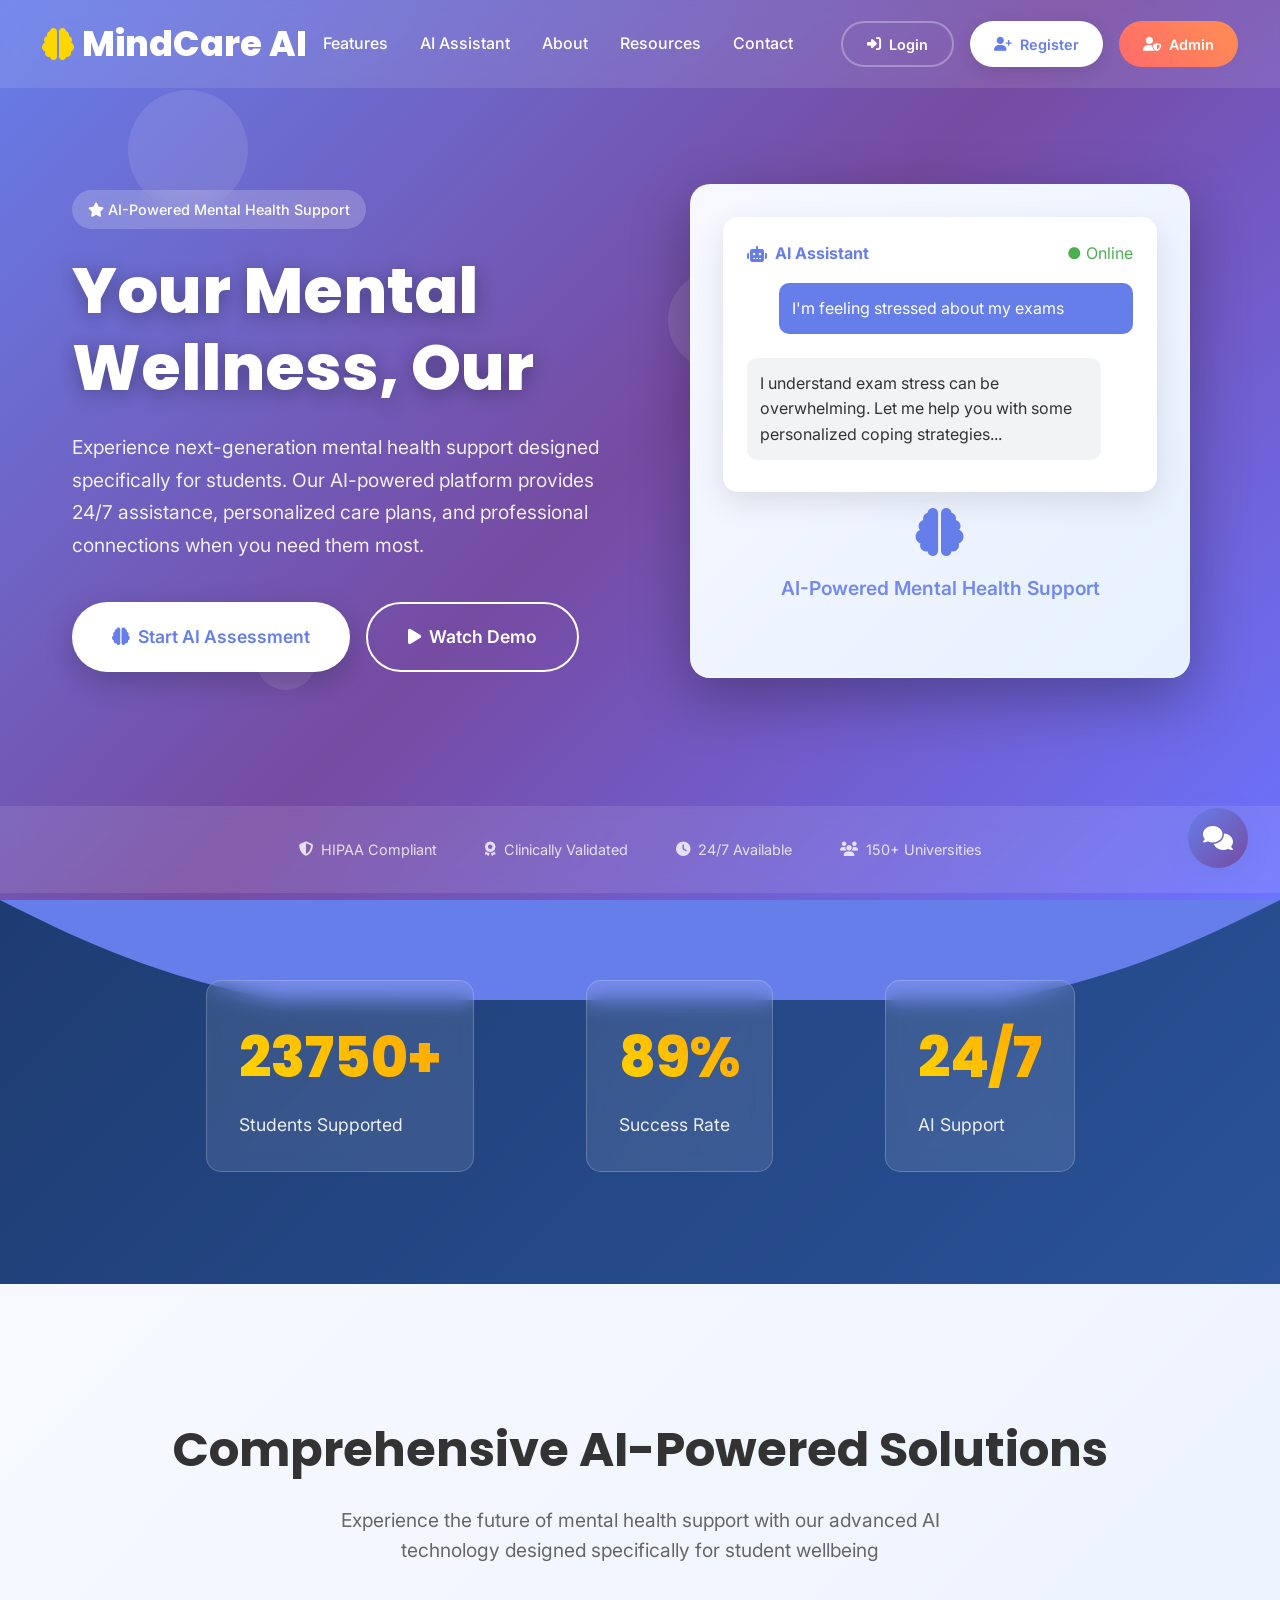
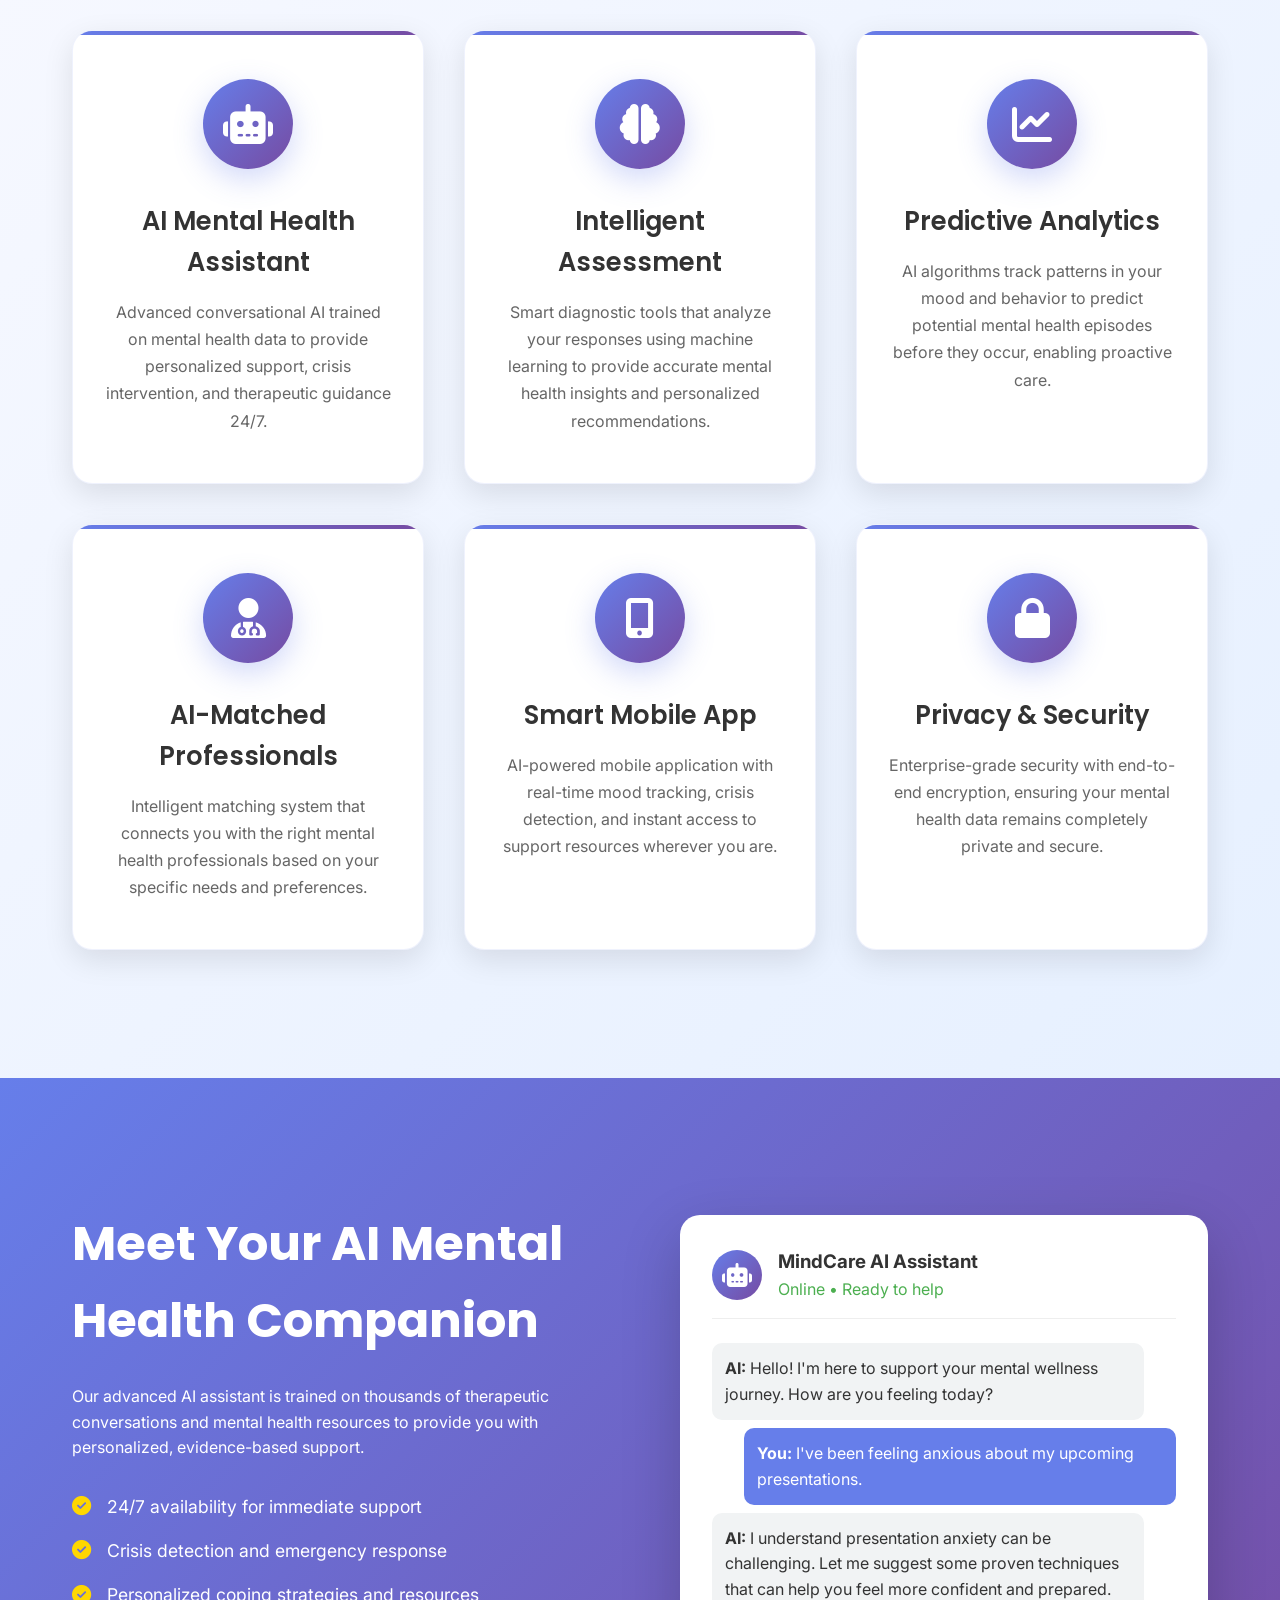
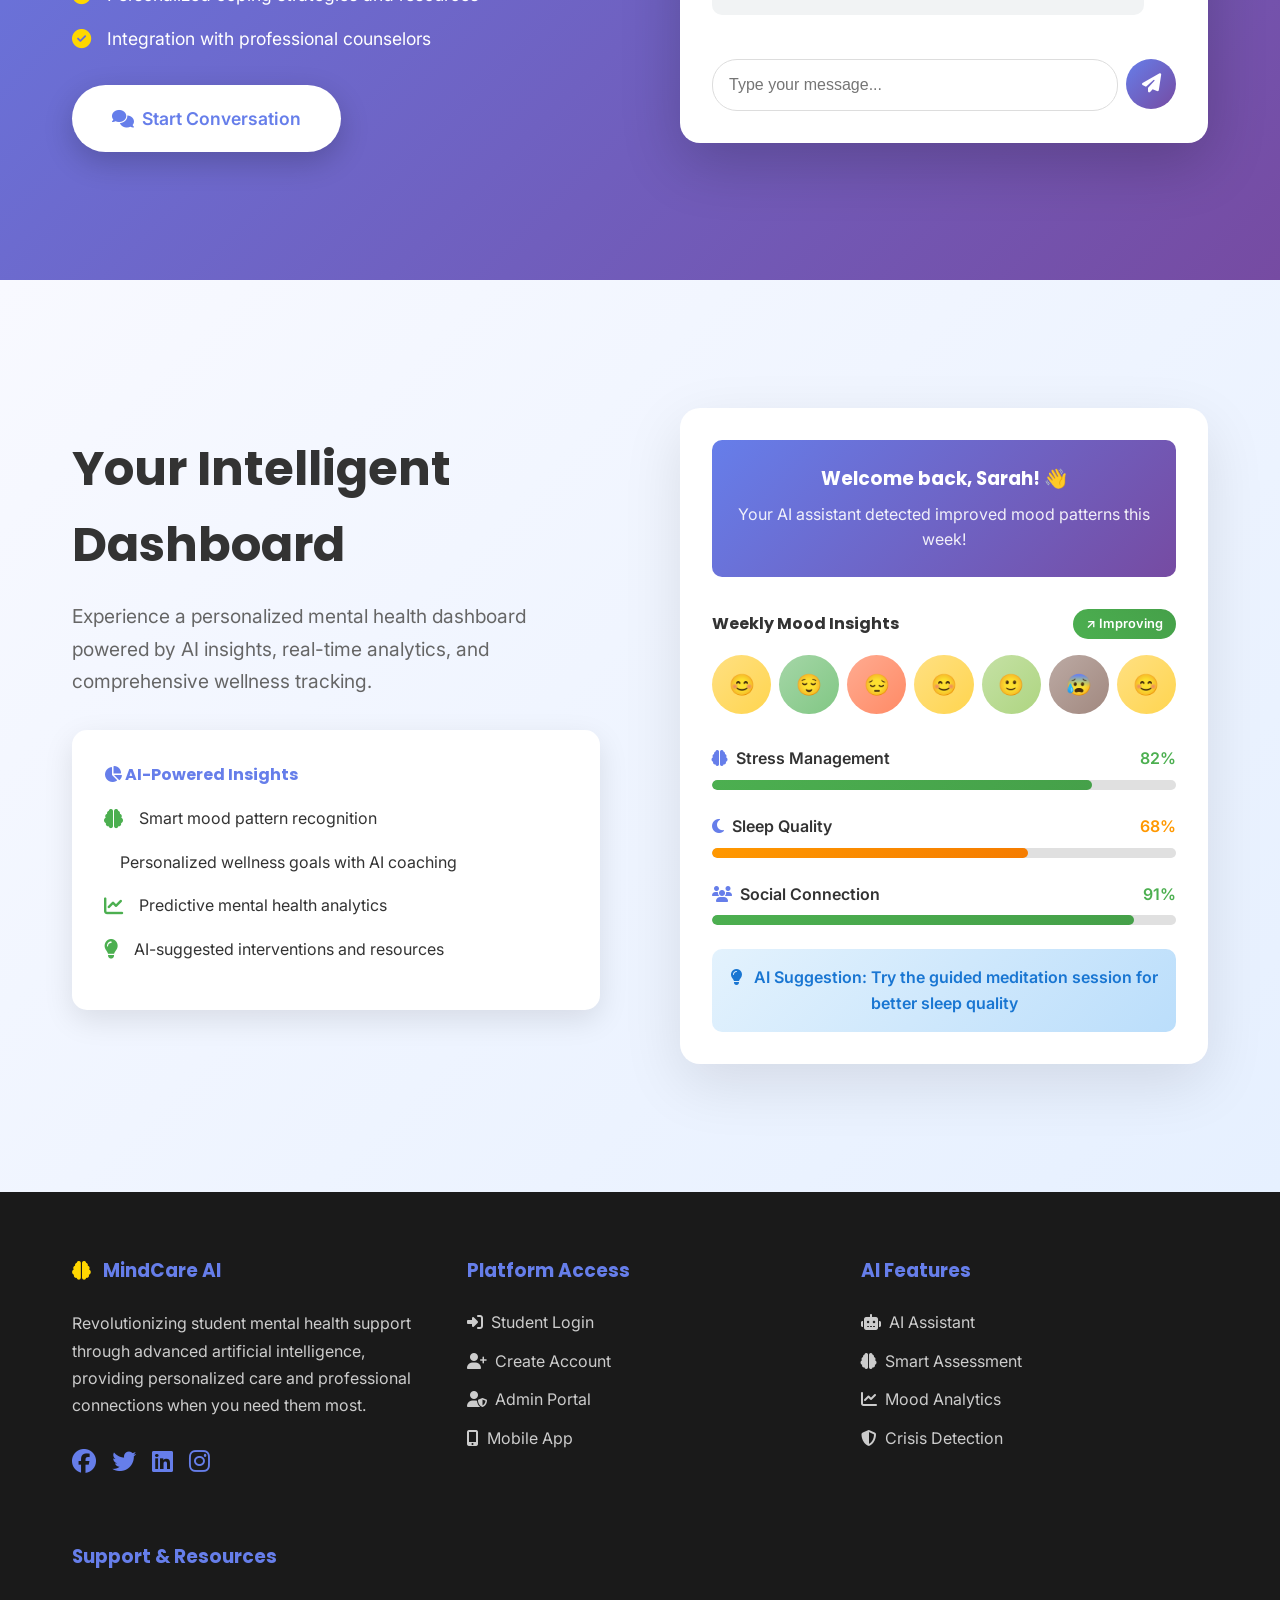
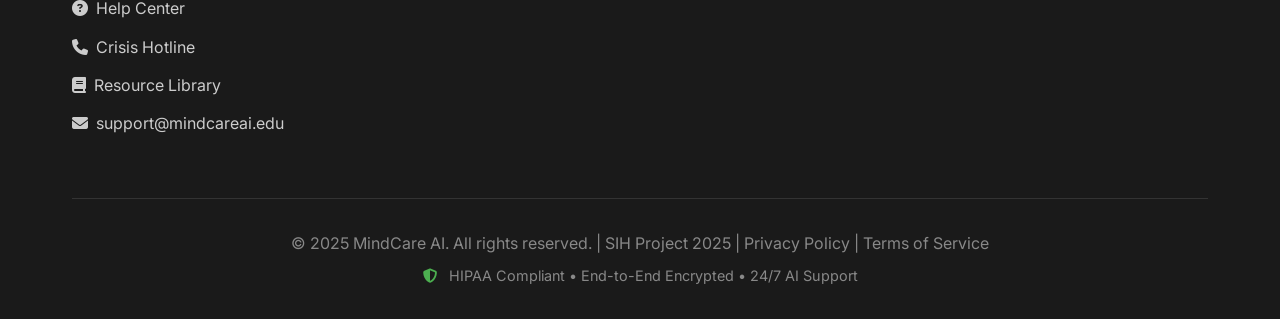
==== index.html @ 84173cb0 "Commit" ====
<!DOCTYPE html>
<html lang="en">
<head>
    <meta charset="UTF-8">
    <meta name="viewport" content="width=device-width, initial-scale=1.0">
    <title>MindCare AI - Intelligent Mental Health Support for Students</title>
    <link href="https://fonts.googleapis.com/css2?family=Poppins:wght@300;400;500;600;700;800&family=Inter:wght@300;400;500;600;700&display=swap" rel="stylesheet">
    <link rel="stylesheet" href="https://cdnjs.cloudflare.com/ajax/libs/font-awesome/6.4.0/css/all.min.css">
    <link rel="stylesheet" href="style.css">

</head>
<body>
    <div class="gradient-bg">
        <div class="floating-shapes">
            <div class="shape"></div>
            <div class="shape"></div>
            <div class="shape"></div>
            <div class="shape"></div>
        </div>
        
        <header>
            <nav>
                <a href="#" class="logo">
                    <i class="fas fa-brain"></i>
                    MindCare AI
                </a>
                <div class="nav-menu" id="navMenu">
                    <ul class="nav-links">
                        <li><a href="features.html">Features</a></li>
                        <li><a href="ai-assistant.html">AI Assistant</a></li>
                        <li><a href="about.html">About</a></li>
                        <li><a href="index.html">Resources</a></li>
                        <li><a href="index.html">Contact</a></li>
                    </ul>
                    <div class="auth-buttons">
                        <a href="login_page.html" class="btn-auth btn-login" onclick="openLogin()">
                            <i class="fas fa-sign-in-alt"></i>
                            Login
                        </a>
                        <a href="registration_page.html" class="btn-auth btn-register" onclick="openRegister()">
                            <i class="fas fa-user-plus"></i>
                            Register
                        </a>
                        <a href="admin_page.html" class="btn-auth btn-admin">
                            <i class="fas fa-user-shield"></i>
                            Admin
                        </a>
                    </div>
                </div>
                <button class="mobile-toggle" onclick="toggleMobileMenu()">
                    <i class="fas fa-bars"></i>
                </button>
            </nav>
        </header>

        <section class="hero">
            <div class="hero-content">
                <div class="hero-badge">
                    <i class="fas fa-star"></i>
                    AI-Powered Mental Health Support
                </div>
                <h1>Your Mental Wellness, Our AI Priority</h1>
                <p>Experience next-generation mental health support designed specifically for students. Our AI-powered platform provides 24/7 assistance, personalized care plans, and professional connections when you need them most.</p>
                <div class="cta-buttons">
                    <a href="#" class="btn btn-primary" onclick="startAssessment()">
                        <i class="fas fa-brain"></i>
                        Start AI Assessment
                    </a>
                    <a href="https://youtu.be/0v1TNq8cWiQ?si=-Yl5qDcn052f2ing" class="btn btn-secondary" onclick="learnMore()">
                        <i class="fas fa-play"></i>
                        Watch Demo
                    </a>
                </div>
            </div>
            <div class="hero-visual">
                <div class="hero-image">
                    <div class="ai-preview">
                        <div class="ai-header">
                            <i class="fas fa-robot"></i>
                            <strong>AI Assistant</strong>
                            <span style="color: #4CAF50; margin-left: auto;">● Online</span>
                        </div>
                        <div class="ai-messages">
                            <div class="message user-message">
                                I'm feeling stressed about my exams
                            </div>
                            <div class="message ai-message">
                                I understand exam stress can be overwhelming. Let me help you with some personalized coping strategies...
                            </div>
                        </div>
                    </div>
                    <div style="text-align: center; color: #667eea; font-weight: 600;">
                        <i class="fas fa-brain" style="font-size: 3rem; margin-bottom: 1rem;"></i>
                        <p>AI-Powered Mental Health Support</p>
                    </div>
                </div>
            </div>
        </section>

        <div class="trust-section">
            <div class="container">
                <div class="trust-logos">
                    <div class="trust-item">
                        <i class="fas fa-shield-alt"></i>
                        HIPAA Compliant
                    </div>
                    <div class="trust-item">
                        <i class="fas fa-award"></i>
                        Clinically Validated
                    </div>
                    <div class="trust-item">
                        <i class="fas fa-clock"></i>
                        24/7 Available
                    </div>
                    <div class="trust-item">
                        <i class="fas fa-users"></i>
                        150+ Universities
                    </div>
                </div>
            </div>
        </div>
    </div>

    <section class="stats">
        <div class="stats-container">
            <div class="stats-grid">
                <div class="stat-item">
                    <h3 id="students-helped">25,000+</h3>
                    <p>Students Supported</p>
                </div>
                <div class="stat-item">
                    <h3 id="success-rate">94%</h3>
                    <p>Success Rate</p>
                </div>
                <div class="stat-item">
                    <h3 id="response-time">24/7</h3>
                    <p>AI Support</p>
                </div>
            </div>
        </div>
    </section>

    <section class="features" id="features">
        <div class="container">
            <h2 class="section-title">Comprehensive AI-Powered Solutions</h2>
            <p class="section-subtitle">Experience the future of mental health support with our advanced AI technology designed specifically for student wellbeing</p>
            <div class="features-grid">
                <div class="feature-card">
                    <div class="feature-icon">
                        <i class="fas fa-robot"></i>
                    </div>
                    <h3>AI Mental Health Assistant</h3>
                    <p>Advanced conversational AI trained on mental health data to provide personalized support, crisis intervention, and therapeutic guidance 24/7.</p>
                </div>
                <div class="feature-card">
                    <div class="feature-icon">
                        <i class="fas fa-brain"></i>
                    </div>
                    <h3>Intelligent Assessment</h3>
                    <p>Smart diagnostic tools that analyze your responses using machine learning to provide accurate mental health insights and personalized recommendations.</p>
                </div>
                <div class="feature-card">
                    <div class="feature-icon">
                        <i class="fas fa-chart-line"></i>
                    </div>
                    <h3>Predictive Analytics</h3>
                    <p>AI algorithms track patterns in your mood and behavior to predict potential mental health episodes before they occur, enabling proactive care.</p>
                </div>
                <div class="feature-card">
                    <div class="feature-icon">
                        <i class="fas fa-user-md"></i>
                    </div>
                    <h3>AI-Matched Professionals</h3>
                    <p>Intelligent matching system that connects you with the right mental health professionals based on your specific needs and preferences.</p>
                </div>
                <div class="feature-card">
                    <div class="feature-icon">
                        <i class="fas fa-mobile-alt"></i>
                    </div>
                    <h3>Smart Mobile App</h3>
                    <p>AI-powered mobile application with real-time mood tracking, crisis detection, and instant access to support resources wherever you are.</p>
                </div>
                <div class="feature-card">
                    <div class="feature-icon">
                        <i class="fas fa-lock"></i>
                    </div>
                    <h3>Privacy & Security</h3>
                    <p>Enterprise-grade security with end-to-end encryption, ensuring your mental health data remains completely private and secure.</p>
                </div>
            </div>
        </div>
    </section>

    <section class="ai-section" id="ai-assistant">
        <div class="container">
            <div class="ai-container">
                <div class="ai-content">
                    <h2>Meet Your AI Mental Health Companion</h2>
                    <p>Our advanced AI assistant is trained on thousands of therapeutic conversations and mental health resources to provide you with personalized, evidence-based support.</p>
                    <ul class="ai-features">
                        <li><i class="fas fa-check-circle"></i>24/7 availability for immediate support</li>
                        <li><i class="fas fa-check-circle"></i>Crisis detection and emergency response</li>
                        <li><i class="fas fa-check-circle"></i>Personalized coping strategies and resources</li>
                        <li><i class="fas fa-check-circle"></i>Integration with professional counselors</li>
                    </ul>
                    <a href="#" class="btn btn-primary" onclick="openChatbot()">
                        <i class="fas fa-comments"></i>
                        Start Conversation
                    </a>
                </div>
                <div class="chatbot-demo">
                    <div class="chatbot-header">
                        <div class="bot-avatar">
                            <i class="fas fa-robot"></i>
                        </div>
                        <div>
                            <h3>MindCare AI Assistant</h3>
                            <p style="color: #4CAF50; margin: 0;">Online • Ready to help</p>
                        </div>
                    </div>
                    <div class="chat-messages" id="chatMessages">
                        <div class="message ai-message">
                            <p><strong>AI:</strong> Hello! I'm here to support your mental wellness journey. How are you feeling today?</p>
                        </div>
                        <div class="message user-message">
                            <p><strong>You:</strong> I've been feeling anxious about my upcoming presentations.</p>
                        </div>
                        <div class="message ai-message">
                            <p><strong>AI:</strong> I understand presentation anxiety can be challenging. Let me suggest some proven techniques that can help you feel more confident and prepared.</p>
                        </div>
                    </div>
                    <div class="chat-input">
                        <input type="text" placeholder="Type your message..." id="chatInput" onkeypress="handleChatInput(event)">
                        <button class="chat-send" onclick="sendMessage()">
                            <i class="fas fa-paper-plane"></i>
                        </button>
                    </div>
                </div>
            </div>
        </div>
    </section>

    <section class="dashboard-preview" style="background: linear-gradient(135deg, #f8f9ff 0%, #e6f0ff 100%); padding: 8rem 0;">
        <div class="container">
            <div class="dashboard-container" style="display: grid; grid-template-columns: 1fr 1fr; gap: 5rem; align-items: center;">
                <div>
                    <h2 class="section-title" style="text-align: left; font-family: 'Poppins', sans-serif;">Your Intelligent Dashboard</h2>
                    <p style="font-size: 1.2rem; margin-bottom: 2rem; color: #666; line-height: 1.7;">Experience a personalized mental health dashboard powered by AI insights, real-time analytics, and comprehensive wellness tracking.</p>
                    <div style="background: white; padding: 2rem; border-radius: 15px; box-shadow: 0 10px 30px rgba(0,0,0,0.1); margin-bottom: 2rem;">
                        <h4 style="color: #667eea; margin-bottom: 1rem; font-family: 'Poppins', sans-serif;">
                            <i class="fas fa-chart-pie"></i> AI-Powered Insights
                        </h4>
                        <ul style="list-style: none; margin: 0;">
                            <li style="display: flex; align-items: center; margin-bottom: 0.8rem; font-size: 1rem;">
                                <span style="color: #4CAF50; font-size: 1.2rem; margin-right: 1rem;"><i class="fas fa-brain"></i></span>
                                Smart mood pattern recognition
                            </li>
                            <li style="display: flex; align-items: center; margin-bottom: 0.8rem; font-size: 1rem;">
                                <span style="color: #4CAF50; font-size: 1.2rem; margin-right: 1rem;"><i class="fas fa-target"></i></span>
                                Personalized wellness goals with AI coaching
                            </li>
                            <li style="display: flex; align-items: center; margin-bottom: 0.8rem; font-size: 1rem;">
                                <span style="color: #4CAF50; font-size: 1.2rem; margin-right: 1rem;"><i class="fas fa-chart-line"></i></span>
                                Predictive mental health analytics
                            </li>
                            <li style="display: flex; align-items: center; margin-bottom: 0.8rem; font-size: 1rem;">
                                <span style="color: #4CAF50; font-size: 1.2rem; margin-right: 1rem;"><i class="fas fa-lightbulb"></i></span>
                                AI-suggested interventions and resources
                            </li>
                        </ul>
                    </div>
                </div>
                <div class="dashboard-mockup" style="background: white; border-radius: 20px; padding: 2rem; box-shadow: 0 20px 60px rgba(0,0,0,0.1); position: relative; overflow: hidden;">
                    <div class="dashboard-header" style="background: linear-gradient(135deg, #667eea, #764ba2); color: white; padding: 1.5rem; border-radius: 10px; margin-bottom: 2rem; text-align: center;">
                        <h3 style="margin: 0 0 0.5rem 0; font-family: 'Poppins', sans-serif;">Welcome back, Sarah! 👋</h3>
                        <p style="margin: 0; opacity: 0.9;">Your AI assistant detected improved mood patterns this week!</p>
                    </div>
                    
                    <div style="margin-bottom: 2rem;">
                        <div style="display: flex; justify-content: space-between; align-items: center; margin-bottom: 1rem;">
                            <h4 style="color: #333; margin: 0; font-family: 'Poppins', sans-serif;">Weekly Mood Insights</h4>
                            <span style="background: linear-gradient(45deg, #4CAF50, #45a049); color: white; padding: 0.3rem 0.8rem; border-radius: 20px; font-size: 0.8rem; font-weight: 600;">↗ Improving</span>
                        </div>
                        <div class="mood-tracker" style="display: grid; grid-template-columns: repeat(7, 1fr); gap: 0.5rem;">
                            <div class="mood-day" style="aspect-ratio: 1; border-radius: 50%; background: linear-gradient(135deg, #FFE082, #FFD54F); display: flex; align-items: center; justify-content: center; font-size: 1.3rem; cursor: pointer; transition: all 0.3s ease;">😊</div>
                            <div class="mood-day" style="aspect-ratio: 1; border-radius: 50%; background: linear-gradient(135deg, #A5D6A7, #81C784); display: flex; align-items: center; justify-content: center; font-size: 1.3rem; cursor: pointer; transition: all 0.3s ease;">😌</div>
                            <div class="mood-day" style="aspect-ratio: 1; border-radius: 50%; background: linear-gradient(135deg, #FFAB91, #FF8A65); display: flex; align-items: center; justify-content: center; font-size: 1.3rem; cursor: pointer; transition: all 0.3s ease;">😔</div>
                            <div class="mood-day" style="aspect-ratio: 1; border-radius: 50%; background: linear-gradient(135deg, #FFE082, #FFD54F); display: flex; align-items: center; justify-content: center; font-size: 1.3rem; cursor: pointer; transition: all 0.3s ease;">😊</div>
                            <div class="mood-day" style="aspect-ratio: 1; border-radius: 50%; background: linear-gradient(135deg, #C5E1A5, #AED581); display: flex; align-items: center; justify-content: center; font-size: 1.3rem; cursor: pointer; transition: all 0.3s ease;">🙂</div>
                            <div class="mood-day" style="aspect-ratio: 1; border-radius: 50%; background: linear-gradient(135deg, #BCAAA4, #A1887F); display: flex; align-items: center; justify-content: center; font-size: 1.3rem; cursor: pointer; transition: all 0.3s ease;">😰</div>
                            <div class="mood-day" style="aspect-ratio: 1; border-radius: 50%; background: linear-gradient(135deg, #FFE082, #FFD54F); display: flex; align-items: center; justify-content: center; font-size: 1.3rem; cursor: pointer; transition: all 0.3s ease;">😊</div>
                        </div>
                    </div>
                    
                    <div class="progress-bars">
                        <div class="progress-item" style="margin-bottom: 1.5rem;">
                            <div class="progress-label" style="display: flex; justify-content: space-between; margin-bottom: 0.5rem; font-weight: 600; color: #333;">
                                <span><i class="fas fa-brain" style="color: #667eea; margin-right: 0.5rem;"></i>Stress Management</span>
                                <span style="color: #4CAF50;">82%</span>
                            </div>
                            <div class="progress-bar" style="height: 10px; background: #e0e0e0; border-radius: 5px; overflow: hidden;">
                                <div class="progress-fill" style="height: 100%; background: linear-gradient(135deg, #4CAF50, #45a049); border-radius: 5px; transition: width 0.3s ease; width: 82%;"></div>
                            </div>
                        </div>
                        <div class="progress-item" style="margin-bottom: 1.5rem;">
                            <div class="progress-label" style="display: flex; justify-content: space-between; margin-bottom: 0.5rem; font-weight: 600; color: #333;">
                                <span><i class="fas fa-moon" style="color: #667eea; margin-right: 0.5rem;"></i>Sleep Quality</span>
                                <span style="color: #FF9800;">68%</span>
                            </div>
                            <div class="progress-bar" style="height: 10px; background: #e0e0e0; border-radius: 5px; overflow: hidden;">
                                <div class="progress-fill" style="height: 100%; background: linear-gradient(135deg, #FF9800, #F57C00); border-radius: 5px; transition: width 0.3s ease; width: 68%;"></div>
                            </div>
                        </div>
                        <div class="progress-item" style="margin-bottom: 1.5rem;">
                            <div class="progress-label" style="display: flex; justify-content: space-between; margin-bottom: 0.5rem; font-weight: 600; color: #333;">
                                <span><i class="fas fa-users" style="color: #667eea; margin-right: 0.5rem;"></i>Social Connection</span>
                                <span style="color: #4CAF50;">91%</span>
                            </div>
                            <div class="progress-bar" style="height: 10px; background: #e0e0e0; border-radius: 5px; overflow: hidden;">
                                <div class="progress-fill" style="height: 100%; background: linear-gradient(135deg, #4CAF50, #45a049); border-radius: 5px; transition: width 0.3s ease; width: 91%;"></div>
                            </div>
                        </div>
                    </div>
                    
                    <div style="background: linear-gradient(135deg, #E3F2FD, #BBDEFB); padding: 1rem; border-radius: 10px; text-align: center; margin-top: 1rem;">
                        <p style="margin: 0; color: #1976D2; font-weight: 600;">
                            <i class="fas fa-lightbulb" style="margin-right: 0.5rem;"></i>
                            AI Suggestion: Try the guided meditation session for better sleep quality
                        </p>
                    </div>
                </div>
            </div>
        </div>
    </section>

    <footer>
        <div class="container">
            <div class="footer-content">
                <div class="footer-section">
                    <h3>
                        <i class="fas fa-brain" style="color: #FFD700; margin-right: 0.5rem;"></i>
                        MindCare AI
                    </h3>
                    <p style="margin-bottom: 1.5rem; line-height: 1.7; color: #ccc;">Revolutionizing student mental health support through advanced artificial intelligence, providing personalized care and professional connections when you need them most.</p>
                    <div style="display: flex; gap: 1rem;">
                        <a href="#" style="color: #667eea; font-size: 1.5rem;"><i class="fab fa-facebook"></i></a>
                        <a href="#" style="color: #667eea; font-size: 1.5rem;"><i class="fab fa-twitter"></i></a>
                        <a href="#" style="color: #667eea; font-size: 1.5rem;"><i class="fab fa-linkedin"></i></a>
                        <a href="#" style="color: #667eea; font-size: 1.5rem;"><i class="fab fa-instagram"></i></a>
                    </div>
                </div>
                <div class="footer-section">
                    <h3>Platform Access</h3>
                    <a href="login_page.html" onclick="openLogin()"><i class="fas fa-sign-in-alt" style="margin-right: 0.5rem;"></i>Student Login</a>
                    <a href="registration_page.html" onclick="openRegister()"><i class="fas fa-user-plus" style="margin-right: 0.5rem;"></i>Create Account</a>
                    <a href="admin_page.html" onclick="openAdmin()"><i class="fas fa-user-shield" style="margin-right: 0.5rem;"></i>Admin Portal</a>
                    <a href="index.html"><i class="fas fa-mobile-alt" style="margin-right: 0.5rem;"></i>Mobile App</a>
                </div>
                <div class="footer-section">
                    <h3>AI Features</h3>
                    <a href="#"><i class="fas fa-robot" style="margin-right: 0.5rem;"></i>AI Assistant</a>
                    <a href="#"><i class="fas fa-brain" style="margin-right: 0.5rem;"></i>Smart Assessment</a>
                    <a href="#"><i class="fas fa-chart-line" style="margin-right: 0.5rem;"></i>Mood Analytics</a>
                    <a href="#"><i class="fas fa-shield-alt" style="margin-right: 0.5rem;"></i>Crisis Detection</a>
                </div>
                <div class="footer-section">
                    <h3>Support & Resources</h3>
                    <a href="#"><i class="fas fa-question-circle" style="margin-right: 0.5rem;"></i>Help Center</a>
                    <a href="#"><i class="fas fa-phone" style="margin-right: 0.5rem;"></i>Crisis Hotline</a>
                    <a href="#"><i class="fas fa-book" style="margin-right: 0.5rem;"></i>Resource Library</a>
                    <a href="#"><i class="fas fa-envelope" style="margin-right: 0.5rem;"></i>support@mindcareai.edu</a>
                </div>
            </div>
            <div class="footer-bottom">
                <p>&copy; 2025 MindCare AI. All rights reserved. | SIH Project 2025 | Privacy Policy | Terms of Service</p>
                <p style="margin-top: 0.5rem; font-size: 0.9rem;">
                    <i class="fas fa-shield-alt" style="color: #4CAF50; margin-right: 0.5rem;"></i>
                    HIPAA Compliant • End-to-End Encrypted • 24/7 AI Support
                </p>
            </div>
        </div>
    </footer>

    <!-- Floating Chat Button -->
    <div class="floating-chat" onclick="toggleFloatingChat()">
        <i class="fas fa-comments"></i>
    </div>

    <script>
        // Mobile menu toggle
        function toggleMobileMenu() {
            const navMenu = document.getElementById('navMenu');
            navMenu.classList.toggle('active');
        }

        // Auth functions
        function openLogin() {
            alert('Login Portal: This will redirect to the student login page with secure authentication.');
        }

        function openRegister() {
            alert('Registration: This will open the student registration form with university verification.');
        }

        function openAdmin() {
            alert('Admin Portal: This will redirect to the administrative dashboard for authorized personnel only.');
        }

        // Interactive features
        function startAssessment() {
            alert('AI Assessment: Starting comprehensive mental health evaluation powered by machine learning algorithms.');
        }

        function learnMore() {
            document.getElementById('features').scrollIntoView({ behavior: 'smooth' });
        }

        function openChatbot() {
            alert('AI Chatbot: Launching intelligent mental health assistant with 24/7 support capabilities.');
        }

        // Chat functionality
        function handleChatInput(event) {
            if (event.key === 'Enter') {
                sendMessage();
            }
        }

        function sendMessage() {
            const input = document.getElementById('chatInput');
            const messages = document.getElementById('chatMessages');
            
            if (input.value.trim() !== '') {
                // Add user message
                const userMessage = document.createElement('div');
                userMessage.className = 'message user-message';
                userMessage.innerHTML = `<p><strong>You:</strong> ${input.value}</p>`;
                messages.appendChild(userMessage);
                
                // Simulate AI response
                setTimeout(() => {
                    const aiMessage = document.createElement('div');
                    aiMessage.className = 'message ai-message';
                    aiMessage.innerHTML = `<p><strong>AI:</strong> I understand your concern. Let me provide you with some personalized support and resources that can help with your situation.</p>`;
                    messages.appendChild(aiMessage);
                    messages.scrollTop = messages.scrollHeight;
                }, 1500);
                
                input.value = '';
                messages.scrollTop = messages.scrollHeight;
            }
        }

        // Floating chat toggle
        function toggleFloatingChat() {
            alert('Quick Chat: Opening instant AI assistance for immediate mental health support.');
        }

        // Animate stats on scroll
        function animateStats() {
            const stats = [
                { element: 'students-helped', target: 25000, suffix: '+' },
                { element: 'success-rate', target: 94, suffix: '%' },
                { element: 'universities', target: 200, suffix: '+' },
            ];

            stats.forEach(stat => {
                const element = document.getElementById(stat.element);
                let current = 0;
                const increment = stat.target / 100;
                const timer = setInterval(() => {
                    current += increment;
                    if (current >= stat.target) {
                        current = stat.target;
                        clearInterval(timer);
                    }
                    element.textContent = Math.floor(current) + stat.suffix;
                }, 20);
            });
        }

        // Intersection Observer for animations
        const observer = new IntersectionObserver((entries) => {
            entries.forEach(entry => {
                if (entry.isIntersecting) {
                    if (entry.target.classList.contains('stats')) {
                        animateStats();
                        observer.unobserve(entry.target);
                    }
                    entry.target.style.opacity = '1';
                    entry.target.style.transform = 'translateY(0)';
                }
            });
        });

        // Enhanced scroll animations
        document.addEventListener('DOMContentLoaded', () => {
            // Observe stats section
            const statsSection = document.querySelector('.stats');
            if (statsSection) {
                observer.observe(statsSection);
            }
            
            // Add animation classes to elements
            const animateElements = document.querySelectorAll('.feature-card, .stat-item');
            animateElements.forEach(el => {
                el.style.opacity = '0';
                el.style.transform = 'translateY(30px)';
                el.style.transition = 'all 0.6s ease-out';
                observer.observe(el);
            });
            
            // Smooth scrolling for navigation
            document.querySelectorAll('a[href^="#"]').forEach(anchor => {
                anchor.addEventListener('click', function (e) {
                    e.preventDefault();
                    const target = document.querySelector(this.getAttribute('href'));
                    if (target) {
                        target.scrollIntoView({ behavior: 'smooth' });
                    }
                });
            });

            // Interactive mood tracker
            document.querySelectorAll('.mood-day').forEach((day, index) => {
                day.addEventListener('click', () => {
                    day.style.transform = 'scale(1.2)';
                    setTimeout(() => {
                        day.style.transform = 'scale(1)';
                    }, 200);
                });
            });

            // Add hover effects to feature cards
            document.querySelectorAll('.feature-card').forEach(card => {
                card.addEventListener('mouseenter', () => {
                    card.style.transform = 'translateY(-10px) scale(1.02)';
                });
                card.addEventListener('mouseleave', () => {
                    card.style.transform = 'translateY(0) scale(1)';
                });
            });
        });

        // Add typing effect to hero text
        function typeWriter(element, text, speed = 50) {
            let i = 0;
            element.innerHTML = '';
            function type() {
                if (i < text.length) {
                    element.innerHTML += text.charAt(i);
                    i++;
                    setTimeout(type, speed);
                }
            }
            type();
        }

        // Enhanced loading animations
        window.addEventListener('load', () => {
            const heroTitle = document.querySelector('.hero h1');
            if (heroTitle) {
                const originalText = heroTitle.textContent;
                typeWriter(heroTitle, originalText, 80);
            }
        });
    </script>
</body>
</html>
---- style.css ----
* {
            margin: 0;
            padding: 0;
            box-sizing: border-box;
        }

        body {
            font-family: 'Inter', -apple-system, BlinkMacSystemFont, sans-serif;
            line-height: 1.6;
            color: #333;
            overflow-x: hidden;
        }

        .gradient-bg {
            background: linear-gradient(135deg, #667eea 0%, #764ba2 50%, #6B73FF 100%);
            min-height: 100vh;
            position: relative;
        }

        .floating-shapes {
            position: absolute;
            width: 100%;
            height: 100%;
            overflow: hidden;
            z-index: 1;
        }

        .shape {
            position: absolute;
            background: rgba(255, 255, 255, 0.1);
            border-radius: 50%;
            animation: float 8s ease-in-out infinite;
        }

        .shape:nth-child(1) {
            width: 120px;
            height: 120px;
            top: 10%;
            left: 10%;
            animation-delay: 0s;
        }

        .shape:nth-child(2) {
            width: 80px;
            height: 80px;
            top: 50%;
            right: 15%;
            animation-delay: 2s;
        }

        .shape:nth-child(3) {
            width: 60px;
            height: 60px;
            top: 70%;
            left: 20%;
            animation-delay: 4s;
        }

        .shape:nth-child(4) {
            width: 100px;
            height: 100px;
            top: 30%;
            right: 40%;
            animation-delay: 6s;
        }

        @keyframes float {
            0%, 100% { transform: translateY(0px) rotate(0deg); }
            50% { transform: translateY(-30px) rotate(180deg); }
        }

        /* Header Styles */
        header {
            display: flex;
            align-items: center;
            justify-content: center;
            position: relative;
            z-index: 10;
            padding: 1rem 0;
            backdrop-filter: blur(10px);
            background: rgba(255, 255, 255, 0.1);
        }

        nav {
            max-width: 1200px;
            margin: 0 auto;
            /* padding: 0 2rem; */
            display: flex;
            justify-content: space-between;
            align-items: center;
        }

        .logo {
            font-family: 'Poppins', sans-serif;
            font-size: 2.2rem;
            font-weight: 800;
            color: white;
            text-decoration: none;
            display: flex;
            align-items: center;
            gap: 0.5rem;
        }

        .logo i {
            font-size: 2rem;
            color: #FFD700;
        }

        .nav-menu {
            display: flex;
            align-items: center;
            gap: 2rem;
        }

        .nav-links {
            display: flex;
            list-style: none;
            /* gap: 2rem; */
        }

        .nav-links a {
            color: white;
            text-decoration: none;
            font-weight: 500;
            transition: all 0.3s ease;
            padding: 0.5rem 1rem;
            border-radius: 25px;
            position: relative;
        }

        .nav-links a:hover {
            background: rgba(255, 255, 255, 0.2);
            transform: translateY(-2px);
        }

        .auth-buttons {
            display: flex;
            gap: 1rem;
        }

        .btn-auth {
            padding: 0.6rem 1.5rem;
            border: none;
            border-radius: 25px;
            font-size: 0.9rem;
            font-weight: 600;
            cursor: pointer;
            transition: all 0.3s ease;
            text-decoration: none;
            display: inline-flex;
            align-items: center;
            gap: 0.5rem;
        }

        .btn-login {
            background: transparent;
            color: white;
            border: 2px solid rgba(255, 255, 255, 0.3);
        }

        .btn-register {
            background: white;
            color: #667eea;
            box-shadow: 0 4px 15px rgba(0, 0, 0, 0.1);
        }

        .btn-admin {
            background: linear-gradient(45deg, #FF6B6B, #FF8E53);
            color: white;
            border: none;
        }

        .btn-auth:hover {
            transform: translateY(-2px);
            box-shadow: 0 8px 25px rgba(0, 0, 0, 0.2);
        }

        /* Mobile menu toggle */
        .mobile-toggle {
            display: none;
            background: none;
            border: none;
            color: white;
            font-size: 1.5rem;
            cursor: pointer;
        }

        /* Hero Section */
        .hero {
            position: relative;
            z-index: 10;
            max-width: 1200px;
            margin: 0 auto;
            padding: 6rem 2rem;
            display: grid;
            grid-template-columns: 1fr 1fr;
            gap: 4rem;
            align-items: center;
        }

        .hero-content {
            color: white;
        }

        .hero-badge {
            background: rgba(255, 255, 255, 0.2);
            color: white;
            padding: 0.5rem 1rem;
            border-radius: 25px;
            font-size: 0.9rem;
            font-weight: 500;
            display: inline-block;
            margin-bottom: 1.5rem;
            backdrop-filter: blur(10px);
        }

        .hero h1 {
            font-family: 'Poppins', sans-serif;
            font-size: clamp(2.5rem, 5vw, 4.5rem);
            font-weight: 800;
            margin-bottom: 1.5rem;
            text-shadow: 0 4px 20px rgba(0, 0, 0, 0.3);
            line-height: 1.2;
        }

        .hero p {
            font-size: 1.2rem;
            margin-bottom: 2.5rem;
            opacity: 0.9;
            line-height: 1.7;
        }

        .cta-buttons {
            display: flex;
            gap: 1rem;
            flex-wrap: wrap;
        }

        .btn {
            padding: 1.2rem 2.5rem;
            border: none;
            border-radius: 50px;
            font-size: 1.1rem;
            font-weight: 600;
            cursor: pointer;
            transition: all 0.3s ease;
            text-decoration: none;
            display: inline-flex;
            align-items: center;
            gap: 0.5rem;
        }

        .btn-primary {
            background: white;
            color: #667eea;
            box-shadow: 0 10px 30px rgba(0, 0, 0, 0.2);
        }

        .btn-secondary {
            background: transparent;
            color: white;
            border: 2px solid white;
        }

        .btn:hover {
            transform: translateY(-3px);
            box-shadow: 0 15px 40px rgba(0, 0, 0, 0.3);
        }

        .hero-visual {
            position: relative;
            display: flex;
            justify-content: center;
            align-items: center;
        }

        .hero-image {
            width: 100%;
            max-width: 500px;
            height: auto;
            border-radius: 20px;
            box-shadow: 0 20px 60px rgba(0, 0, 0, 0.3);
            background: linear-gradient(135deg, #f8f9ff 0%, #e6f0ff 100%);
            padding: 2rem;
            backdrop-filter: blur(10px);
            border: 1px solid rgba(255, 255, 255, 0.2);
        }

        .ai-preview {
            background: white;
            border-radius: 15px;
            padding: 1.5rem;
            margin-bottom: 1rem;
            box-shadow: 0 10px 30px rgba(0, 0, 0, 0.1);
        }

        .ai-header {
            display: flex;
            align-items: center;
            gap: 0.5rem;
            margin-bottom: 1rem;
            color: #667eea;
        }

        .ai-messages {
    display: flex;
    flex-direction: column;
    gap: 1rem;
}

        .message {
            padding: 0.8rem;
            border-radius: 10px;
            margin-bottom: 0.5rem;
        }

        .user-message {
            background: #667eea;
            color: white;
            margin-left: 2rem;
        }

        .ai-message {
            background: #f1f3f4;
            color: #333;
            margin-right: 2rem;
        }

        /* Trust Indicators */
        .trust-section {
            background: rgba(255, 255, 255, 0.1);
            backdrop-filter: blur(10px);
            padding: 2rem 0;
            margin-top: 2rem;
        }

        .trust-logos {
            display: flex;
            justify-content: center;
            align-items: center;
            gap: 3rem;
            flex-wrap: wrap;
            opacity: 0.8;
        }

        .trust-item {
            color: white;
            font-size: 0.9rem;
            display: flex;
            align-items: center;
            gap: 0.5rem;
        }

        /* Statistics Section */
        .stats {
            background: linear-gradient(135deg, #1e3c72 0%, #2a5298 100%);
            padding: 5rem 0;
            color: white;
            position: relative;
        }

        .stats::before {
            content: '';
            position: absolute;
            top: 0;
            left: 0;
            right: 0;
            height: 100px;
            background: url("data:image/svg+xml,%3Csvg xmlns='http://www.w3.org/2000/svg' viewBox='0 0 1200 120'%3E%3Cpath d='M1200,120V0H0C120,60 240,120 600,120C960,120 1080,60 1200,0V120Z' fill='%23667eea'/%3E%3C/svg%3E") no-repeat center top;
            background-size: cover;
        }

        .stats-container {
            max-width: 1200px;
            margin: 0 auto;
            padding: 0 2rem;
        }

        .stats-grid {
            display: flex;
            flex-direction: row;
            /* grid-template-columns: repeat(auto-fit, minmax(220px, 1fr)); */
            gap: 7rem;
            justify-content: center;
            margin-bottom: 2rem;
        }


        .stat-item {
            background: rgba(255, 255, 255, 0.1);
            padding: 2rem;
            border-radius: 15px;
            backdrop-filter: blur(10px);
            border: 1px solid rgba(255, 255, 255, 0.2);
        }

        .stat-card {
    background: white;
    padding: 2rem;
    margin: 0.5rem;   /* 👈 adds spacing around each card */
    border-radius: 15px;
    box-shadow: 0 10px 30px rgba(0, 0, 0, 0.1);
    position: relative;
    overflow: hidden;
    transition: all 0.3s ease;
}


        .stat-item h3 {
            font-family: 'Poppins', sans-serif;
            font-size: 3.5rem;
            font-weight: 800;
            margin-bottom: 0.5rem;
            background: linear-gradient(45deg, #FFD700, #FFA500);
            -webkit-background-clip: text;
            -webkit-text-fill-color: transparent;
            background-clip: text;
        }

        .stat-item p {
            font-size: 1.1rem;
            opacity: 0.9;
        }

        /* Features Section */
        .features {
            background: linear-gradient(135deg, #f8f9ff 0%, #e6f0ff 100%);
            padding: 8rem 0;
        }

        .container {
            max-width: 1200px;
            margin: 0 auto;
            padding: 0 2rem;
        }

        .section-title {
            text-align: center;
            font-family: 'Poppins', sans-serif;
            font-size: 3rem;
            font-weight: 700;
            margin-bottom: 1rem;
            color: #333;
        }

        .section-subtitle {
            text-align: center;
            font-size: 1.2rem;
            color: #666;
            margin-bottom: 4rem;
            max-width: 600px;
            margin-left: auto;
            margin-right: auto;
        }

        .features-grid {
            display: grid;
            grid-template-columns: repeat(auto-fit, minmax(350px, 1fr));
            gap: 2.5rem;
            margin-top: 4rem;
        }

        .feature-card {
            background: white;
            padding: 3rem 2rem;
            border-radius: 20px;
            text-align: center;
            transition: all 0.3s ease;
            box-shadow: 0 10px 30px rgba(0, 0, 0, 0.1);
            border: 1px solid rgba(102, 126, 234, 0.1);
            position: relative;
            overflow: hidden;
        }

        .feature-card::before {
            content: '';
            position: absolute;
            top: 0;
            left: 0;
            right: 0;
            height: 4px;
            background: linear-gradient(90deg, #667eea, #764ba2);
        }

        .feature-card:hover {
            transform: translateY(-10px);
            box-shadow: 0 25px 60px rgba(102, 126, 234, 0.2);
        }

        .feature-icon {
            width: 90px;
            height: 90px;
            background: linear-gradient(135deg, #667eea, #764ba2);
            border-radius: 50%;
            display: flex;
            align-items: center;
            justify-content: center;
            margin: 0 auto 2rem;
            font-size: 2.5rem;
            color: white;
            box-shadow: 0 10px 30px rgba(102, 126, 234, 0.3);
        }

        .feature-card h3 {
            font-family: 'Poppins', sans-serif;
            font-size: 1.6rem;
            font-weight: 600;
            margin-bottom: 1rem;
            color: #333;
        }

        .feature-card p {
            color: #666;
            line-height: 1.7;
        }

        /* AI Chatbot Section */
        .ai-section {
            background: linear-gradient(135deg, #667eea 0%, #764ba2 100%);
            padding: 8rem 0;
            color: white;
        }

        .ai-container {
            display: grid;
            grid-template-columns: 1fr 1fr;
            gap: 5rem;
            align-items: center;
        }

        .ai-content h2 {
            font-family: 'Poppins', sans-serif;
            font-size: 3rem;
            font-weight: 700;
            margin-bottom: 1.5rem;
        }

        .ai-features {
            list-style: none;
            margin: 2rem 0;
        }

        .ai-features li {
            display: flex;
            align-items: center;
            margin-bottom: 1rem;
            font-size: 1.1rem;
        }

        .ai-features li i {
            color: #FFD700;
            margin-right: 1rem;
            font-size: 1.2rem;
        }

        .chatbot-demo {
            background: white;
            border-radius: 20px;
            padding: 2rem;
            color: #333;
            box-shadow: 0 20px 60px rgba(0, 0, 0, 0.2);
        }

        .chatbot-header {
            display: flex;
            align-items: center;
            gap: 1rem;
            margin-bottom: 1.5rem;
            padding-bottom: 1rem;
            border-bottom: 1px solid #eee;
        }

        .bot-avatar {
            width: 50px;
            height: 50px;
            background: linear-gradient(135deg, #667eea, #764ba2);
            border-radius: 50%;
            display: flex;
            align-items: center;
            justify-content: center;
            color: white;
            font-size: 1.5rem;
        }

        .chat-messages {
            height: 300px;
            overflow-y: auto;
            margin-bottom: 1rem;
        }

        .chat-input {
            display: flex;
            gap: 0.5rem;
        }

        .chat-input input {
            flex: 1;
            padding: 1rem;
            border: 1px solid #ddd;
            border-radius: 25px;
            font-size: 1rem;
        }

        .chat-send {
            background: linear-gradient(135deg, #667eea, #764ba2);
            color: white;
            border: none;
            border-radius: 50%;
            width: 50px;
            height: 50px;
            cursor: pointer;
            font-size: 1.2rem;
        }

        /* Footer */
        footer {
            background: #1a1a1a;
            color: white;
            padding: 4rem 0 2rem;
        }

        .footer-content {
            display: grid;
            grid-template-columns: repeat(auto-fit, minmax(250px, 1fr));
            gap: 3rem;
            margin-bottom: 3rem;
        }

        .footer-section h3 {
            font-family: 'Poppins', sans-serif;
            margin-bottom: 1.5rem;
            color: #667eea;
        }

        .footer-section a {
            color: #ccc;
            text-decoration: none;
            display: block;
            margin-bottom: 0.8rem;
            transition: color 0.3s ease;
        }

        .footer-section a:hover {
            color: #667eea;
        }

        .footer-bottom {
            text-align: center;
            padding-top: 2rem;
            border-top: 1px solid #333;
            color: #888;
        }

        /* Floating Chat Button */
        .floating-chat {
            position: fixed;
            bottom: 2rem;
            right: 2rem;
            width: 60px;
            height: 60px;
            background: linear-gradient(135deg, #667eea, #764ba2);
            border-radius: 50%;
            display: flex;
            align-items: center;
            justify-content: center;
            color: white;
            font-size: 1.5rem;
            cursor: pointer;
            box-shadow: 0 4px 20px rgba(102, 126, 234, 0.4);
            z-index: 1000;
            animation: pulse 2s infinite;
        }

        @keyframes pulse {
            0% { box-shadow: 0 0 0 0 rgba(102, 126, 234, 0.7); }
            70% { box-shadow: 0 0 0 10px rgba(102, 126, 234, 0); }
            100% { box-shadow: 0 0 0 0 rgba(102, 126, 234, 0); }
        }

        /* Responsive Design */
        @media (max-width: 768px) {
            .mobile-toggle {
                display: block;
            }
            
            .nav-menu {
                position: absolute;
                top: 100%;
                left: 0;
                right: 0;
                background: rgba(102, 126, 234, 0.95);
                backdrop-filter: blur(10px);
                flex-direction: column;
                padding: 2rem;
                transform: translateY(-100%);
                opacity: 0;
                visibility: hidden;
                transition: all 0.3s ease;
            }
            
            .nav-menu.active {
                transform: translateY(0);
                opacity: 1;
                visibility: visible;
            }
            
            .nav-links {
                flex-direction: column;
                gap: 1rem;
            }
            
            .hero {
                grid-template-columns: 1fr;
                text-align: center;
                padding: 4rem 2rem;
            }
            
            .ai-container {
                grid-template-columns: 1fr;
                gap: 3rem;
            }
            
            .cta-buttons {
                justify-content: center;
            }
            
            .features-grid {
                grid-template-columns: 1fr;
            }
        }

/* NAvbar features */
        * {
            margin: 0;
            padding: 0;
            box-sizing: border-box;
        }

        body {
            font-family: 'Inter', -apple-system, BlinkMacSystemFont, sans-serif;
            line-height: 1.6;
            color: #333;
            overflow-x: hidden;
        }

        .gradient-bg {
            background: linear-gradient(135deg, #667eea 0%, #764ba2 50%, #6B73FF 100%);
            min-height: 100vh;
            position: relative;
        }

        .floating-shapes {
            position: absolute;
            width: 100%;
            height: 100%;
            overflow: hidden;
            z-index: 1;
        }

        .shape {
            position: absolute;
            background: rgba(255, 255, 255, 0.1);
            border-radius: 50%;
            animation: float 8s ease-in-out infinite;
        }

        .shape:nth-child(1) {
            width: 120px;
            height: 120px;
            top: 10%;
            left: 10%;
            animation-delay: 0s;
        }

        .shape:nth-child(2) {
            width: 80px;
            height: 80px;
            top: 50%;
            right: 15%;
            animation-delay: 2s;
        }

        .shape:nth-child(3) {
            width: 60px;
            height: 60px;
            top: 70%;
            left: 20%;
            animation-delay: 4s;
        }

        .shape:nth-child(4) {
            width: 100px;
            height: 100px;
            top: 30%;
            right: 40%;
            animation-delay: 6s;
        }

        @keyframes float {
            0%, 100% { transform: translateY(0px) rotate(0deg); }
            50% { transform: translateY(-30px) rotate(180deg); }
        }

        /* Header Styles */
        header {
            display: flex;
            align-items: center;
            justify-content: center;
            position: relative;
            z-index: 10;
            padding: 1rem 0;
            backdrop-filter: blur(10px);
            background: rgba(255, 255, 255, 0.1);
        }

        nav {
            max-width: 1200px;
            margin: 0 auto;
            /* padding: 0 2rem; */
            display: flex;
            justify-content: space-between;
            align-items: center;
        }

        .logo {
            font-family: 'Poppins', sans-serif;
            font-size: 2.2rem;
            font-weight: 800;
            color: white;
            text-decoration: none;
            display: flex;
            align-items: center;
            gap: 0.5rem;
        }

        .logo i {
            font-size: 2rem;
            color: #FFD700;
        }

        .nav-menu {
            display: flex;
            align-items: center;
            gap: 2rem;
        }

        .nav-links {
            display: flex;
            list-style: none;
            /* gap: 2rem; */
        }

        .nav-links a {
            color: white;
            text-decoration: none;
            font-weight: 500;
            transition: all 0.3s ease;
            padding: 0.5rem 1rem;
            border-radius: 25px;
            position: relative;
        }

        .nav-links a:hover {
            background: rgba(255, 255, 255, 0.2);
            transform: translateY(-2px);
        }

        .auth-buttons {
            display: flex;
            gap: 1rem;
        }

        .btn-auth {
            padding: 0.6rem 1.5rem;
            border: none;
            border-radius: 25px;
            font-size: 0.9rem;
            font-weight: 600;
            cursor: pointer;
            transition: all 0.3s ease;
            text-decoration: none;
            display: inline-flex;
            align-items: center;
            gap: 0.5rem;
        }

        .btn-login {
            background: transparent;
            color: white;
            border: 2px solid rgba(255, 255, 255, 0.3);
        }

        .btn-register {
            background: white;
            color: #667eea;
            box-shadow: 0 4px 15px rgba(0, 0, 0, 0.1);
        }

        .btn-admin {
            background: linear-gradient(45deg, #FF6B6B, #FF8E53);
            color: white;
            border: none;
        }

        .btn-auth:hover {
            transform: translateY(-2px);
            box-shadow: 0 8px 25px rgba(0, 0, 0, 0.2);
        }

        /* Mobile menu toggle */
        .mobile-toggle {
            display: none;
            background: none;
            border: none;
            color: white;
            font-size: 1.5rem;
            cursor: pointer;
        }

        /* Hero Section */
        .hero {
            position: relative;
            z-index: 10;
            max-width: 1200px;
            margin: 0 auto;
            padding: 6rem 2rem;
            display: grid;
            grid-template-columns: 1fr 1fr;
            gap: 4rem;
            align-items: center;
        }

        .hero-content {
            color: white;
        }

        .hero-badge {
            background: rgba(255, 255, 255, 0.2);
            color: white;
            padding: 0.5rem 1rem;
            border-radius: 25px;
            font-size: 0.9rem;
            font-weight: 500;
            display: inline-block;
            margin-bottom: 1.5rem;
            backdrop-filter: blur(10px);
        }

        .hero h1 {
            font-family: 'Poppins', sans-serif;
            font-size: clamp(2.5rem, 5vw, 4.5rem);
            font-weight: 800;
            margin-bottom: 1.5rem;
            text-shadow: 0 4px 20px rgba(0, 0, 0, 0.3);
            line-height: 1.2;
        }

        .hero p {
            font-size: 1.2rem;
            margin-bottom: 2.5rem;
            opacity: 0.9;
            line-height: 1.7;
        }

        .cta-buttons {
            display: flex;
            gap: 1rem;
            flex-wrap: wrap;
        }

        .btn {
            padding: 1.2rem 2.5rem;
            border: none;
            border-radius: 50px;
            font-size: 1.1rem;
            font-weight: 600;
            cursor: pointer;
            transition: all 0.3s ease;
            text-decoration: none;
            display: inline-flex;
            align-items: center;
            gap: 0.5rem;
        }

        .btn-primary {
            background: white;
            color: #667eea;
            box-shadow: 0 10px 30px rgba(0, 0, 0, 0.2);
        }

        .btn-secondary {
            background: transparent;
            color: white;
            border: 2px solid white;
        }

        .btn:hover {
            transform: translateY(-3px);
            box-shadow: 0 15px 40px rgba(0, 0, 0, 0.3);
        }

        .hero-visual {
            position: relative;
            display: flex;
            justify-content: center;
            align-items: center;
        }

        .hero-image {
            width: 100%;
            max-width: 500px;
            height: auto;
            border-radius: 20px;
            box-shadow: 0 20px 60px rgba(0, 0, 0, 0.3);
            background: linear-gradient(135deg, #f8f9ff 0%, #e6f0ff 100%);
            padding: 2rem;
            backdrop-filter: blur(10px);
            border: 1px solid rgba(255, 255, 255, 0.2);
        }

        .ai-preview {
            background: white;
            border-radius: 15px;
            padding: 1.5rem;
            margin-bottom: 1rem;
            box-shadow: 0 10px 30px rgba(0, 0, 0, 0.1);
        }

        .ai-header {
            display: flex;
            align-items: center;
            gap: 0.5rem;
            margin-bottom: 1rem;
            color: #667eea;
        }

        .ai-messages {
    display: flex;
    flex-direction: column;
    gap: 1rem;
}

        .message {
            padding: 0.8rem;
            border-radius: 10px;
            margin-bottom: 0.5rem;
        }

        .user-message {
            background: #667eea;
            color: white;
            margin-left: 2rem;
        }

        .ai-message {
            background: #f1f3f4;
            color: #333;
            margin-right: 2rem;
        }

        /* Trust Indicators */
        .trust-section {
            background: rgba(255, 255, 255, 0.1);
            backdrop-filter: blur(10px);
            padding: 2rem 0;
            margin-top: 2rem;
        }

        .trust-logos {
            display: flex;
            justify-content: center;
            align-items: center;
            gap: 3rem;
            flex-wrap: wrap;
            opacity: 0.8;
        }

        .trust-item {
            color: white;
            font-size: 0.9rem;
            display: flex;
            align-items: center;
            gap: 0.5rem;
        }

        /* Statistics Section */
        .stats {
            background: linear-gradient(135deg, #1e3c72 0%, #2a5298 100%);
            padding: 5rem 0;
            color: white;
            position: relative;
        }

        .stats::before {
            content: '';
            position: absolute;
            top: 0;
            left: 0;
            right: 0;
            height: 100px;
            background: url("data:image/svg+xml,%3Csvg xmlns='http://www.w3.org/2000/svg' viewBox='0 0 1200 120'%3E%3Cpath d='M1200,120V0H0C120,60 240,120 600,120C960,120 1080,60 1200,0V120Z' fill='%23667eea'/%3E%3C/svg%3E") no-repeat center top;
            background-size: cover;
        }

        .stats-container {
            max-width: 1200px;
            margin: 0 auto;
            padding: 0 2rem;
        }

        .stats-grid {
            display: flex;
            flex-direction: row;
            /* grid-template-columns: repeat(auto-fit, minmax(220px, 1fr)); */
            gap: 7rem;
            justify-content: center;
            margin-bottom: 2rem;
        }


        .stat-item {
            background: rgba(255, 255, 255, 0.1);
            padding: 2rem;
            border-radius: 15px;
            backdrop-filter: blur(10px);
            border: 1px solid rgba(255, 255, 255, 0.2);
        }

        .stat-card {
    background: white;
    padding: 2rem;
    margin: 0.5rem;   /* 👈 adds spacing around each card */
    border-radius: 15px;
    box-shadow: 0 10px 30px rgba(0, 0, 0, 0.1);
    position: relative;
    overflow: hidden;
    transition: all 0.3s ease;
}


        .stat-item h3 {
            font-family: 'Poppins', sans-serif;
            font-size: 3.5rem;
            font-weight: 800;
            margin-bottom: 0.5rem;
            background: linear-gradient(45deg, #FFD700, #FFA500);
            -webkit-background-clip: text;
            -webkit-text-fill-color: transparent;
            background-clip: text;
        }

        .stat-item p {
            font-size: 1.1rem;
            opacity: 0.9;
        }

        /* Features Section */
        .features {
            background: linear-gradient(135deg, #f8f9ff 0%, #e6f0ff 100%);
            padding: 8rem 0;
        }

        .container {
            max-width: 1200px;
            margin: 0 auto;
            padding: 0 2rem;
        }

        .section-title {
            text-align: center;
            font-family: 'Poppins', sans-serif;
            font-size: 3rem;
            font-weight: 700;
            margin-bottom: 1rem;
            color: #333;
        }

        .section-subtitle {
            text-align: center;
            font-size: 1.2rem;
            color: #666;
            margin-bottom: 4rem;
            max-width: 600px;
            margin-left: auto;
            margin-right: auto;
        }

        .features-grid {
            display: grid;
            grid-template-columns: repeat(auto-fit, minmax(350px, 1fr));
            gap: 2.5rem;
            margin-top: 4rem;
        }

        .feature-card {
            background: white;
            padding: 3rem 2rem;
            border-radius: 20px;
            text-align: center;
            transition: all 0.3s ease;
            box-shadow: 0 10px 30px rgba(0, 0, 0, 0.1);
            border: 1px solid rgba(102, 126, 234, 0.1);
            position: relative;
            overflow: hidden;
        }

        .feature-card::before {
            content: '';
            position: absolute;
            top: 0;
            left: 0;
            right: 0;
            height: 4px;
            background: linear-gradient(90deg, #667eea, #764ba2);
        }

        .feature-card:hover {
            transform: translateY(-10px);
            box-shadow: 0 25px 60px rgba(102, 126, 234, 0.2);
        }

        .feature-icon {
            width: 90px;
            height: 90px;
            background: linear-gradient(135deg, #667eea, #764ba2);
            border-radius: 50%;
            display: flex;
            align-items: center;
            justify-content: center;
            margin: 0 auto 2rem;
            font-size: 2.5rem;
            color: white;
            box-shadow: 0 10px 30px rgba(102, 126, 234, 0.3);
        }

        .feature-card h3 {
            font-family: 'Poppins', sans-serif;
            font-size: 1.6rem;
            font-weight: 600;
            margin-bottom: 1rem;
            color: #333;
        }

        .feature-card p {
            color: #666;
            line-height: 1.7;
        }

        /* AI Chatbot Section */
        .ai-section {
            background: linear-gradient(135deg, #667eea 0%, #764ba2 100%);
            padding: 8rem 0;
            color: white;
        }

        .ai-container {
            display: grid;
            grid-template-columns: 1fr 1fr;
            gap: 5rem;
            align-items: center;
        }

        .ai-content h2 {
            font-family: 'Poppins', sans-serif;
            font-size: 3rem;
            font-weight: 700;
            margin-bottom: 1.5rem;
        }

        .ai-features {
            list-style: none;
            margin: 2rem 0;
        }

        .ai-features li {
            display: flex;
            align-items: center;
            margin-bottom: 1rem;
            font-size: 1.1rem;
        }

        .ai-features li i {
            color: #FFD700;
            margin-right: 1rem;
            font-size: 1.2rem;
        }

        .chatbot-demo {
            background: white;
            border-radius: 20px;
            padding: 2rem;
            color: #333;
            box-shadow: 0 20px 60px rgba(0, 0, 0, 0.2);
        }

        .chatbot-header {
            display: flex;
            align-items: center;
            gap: 1rem;
            margin-bottom: 1.5rem;
            padding-bottom: 1rem;
            border-bottom: 1px solid #eee;
        }

        .bot-avatar {
            width: 50px;
            height: 50px;
            background: linear-gradient(135deg, #667eea, #764ba2);
            border-radius: 50%;
            display: flex;
            align-items: center;
            justify-content: center;
            color: white;
            font-size: 1.5rem;
        }

        .chat-messages {
            height: 300px;
            overflow-y: auto;
            margin-bottom: 1rem;
        }

        .chat-input {
            display: flex;
            gap: 0.5rem;
        }

        .chat-input input {
            flex: 1;
            padding: 1rem;
            border: 1px solid #ddd;
            border-radius: 25px;
            font-size: 1rem;
        }

        .chat-send {
            background: linear-gradient(135deg, #667eea, #764ba2);
            color: white;
            border: none;
            border-radius: 50%;
            width: 50px;
            height: 50px;
            cursor: pointer;
            font-size: 1.2rem;
        }

        /* Footer */
        footer {
            background: #1a1a1a;
            color: white;
            padding: 4rem 0 2rem;
        }

        .footer-content {
            display: grid;
            grid-template-columns: repeat(auto-fit, minmax(250px, 1fr));
            gap: 3rem;
            margin-bottom: 3rem;
        }

        .footer-section h3 {
            font-family: 'Poppins', sans-serif;
            margin-bottom: 1.5rem;
            color: #667eea;
        }

        .footer-section a {
            color: #ccc;
            text-decoration: none;
            display: block;
            margin-bottom: 0.8rem;
            transition: color 0.3s ease;
        }

        .footer-section a:hover {
            color: #667eea;
        }

        .footer-bottom {
            text-align: center;
            padding-top: 2rem;
            border-top: 1px solid #333;
            color: #888;
        }

        /* Floating Chat Button */
        .floating-chat {
            position: fixed;
            bottom: 2rem;
            right: 2rem;
            width: 60px;
            height: 60px;
            background: linear-gradient(135deg, #667eea, #764ba2);
            border-radius: 50%;
            display: flex;
            align-items: center;
            justify-content: center;
            color: white;
            font-size: 1.5rem;
            cursor: pointer;
            box-shadow: 0 4px 20px rgba(102, 126, 234, 0.4);
            z-index: 1000;
            animation: pulse 2s infinite;
        }

        @keyframes pulse {
            0% { box-shadow: 0 0 0 0 rgba(102, 126, 234, 0.7); }
            70% { box-shadow: 0 0 0 10px rgba(102, 126, 234, 0); }
            100% { box-shadow: 0 0 0 0 rgba(102, 126, 234, 0); }
        }

        /* Responsive Design */
        @media (max-width: 768px) {
            .mobile-toggle {
                display: block;
            }
            
            .nav-menu {
                position: absolute;
                top: 100%;
                left: 0;
                right: 0;
                background: rgba(102, 126, 234, 0.95);
                backdrop-filter: blur(10px);
                flex-direction: column;
                padding: 2rem;
                transform: translateY(-100%);
                opacity: 0;
                visibility: hidden;
                transition: all 0.3s ease;
            }
            
            .nav-menu.active {
                transform: translateY(0);
                opacity: 1;
                visibility: visible;
            }
            
            .nav-links {
                flex-direction: column;
                gap: 1rem;
            }
            
            .hero {
                grid-template-columns: 1fr;
                text-align: center;
                padding: 4rem 2rem;
            }
            
            .ai-container {
                grid-template-columns: 1fr;
                gap: 3rem;
            }
            
            .cta-buttons {
                justify-content: center;
            }
            
            .features-grid {
                grid-template-columns: 1fr;
            }
        }
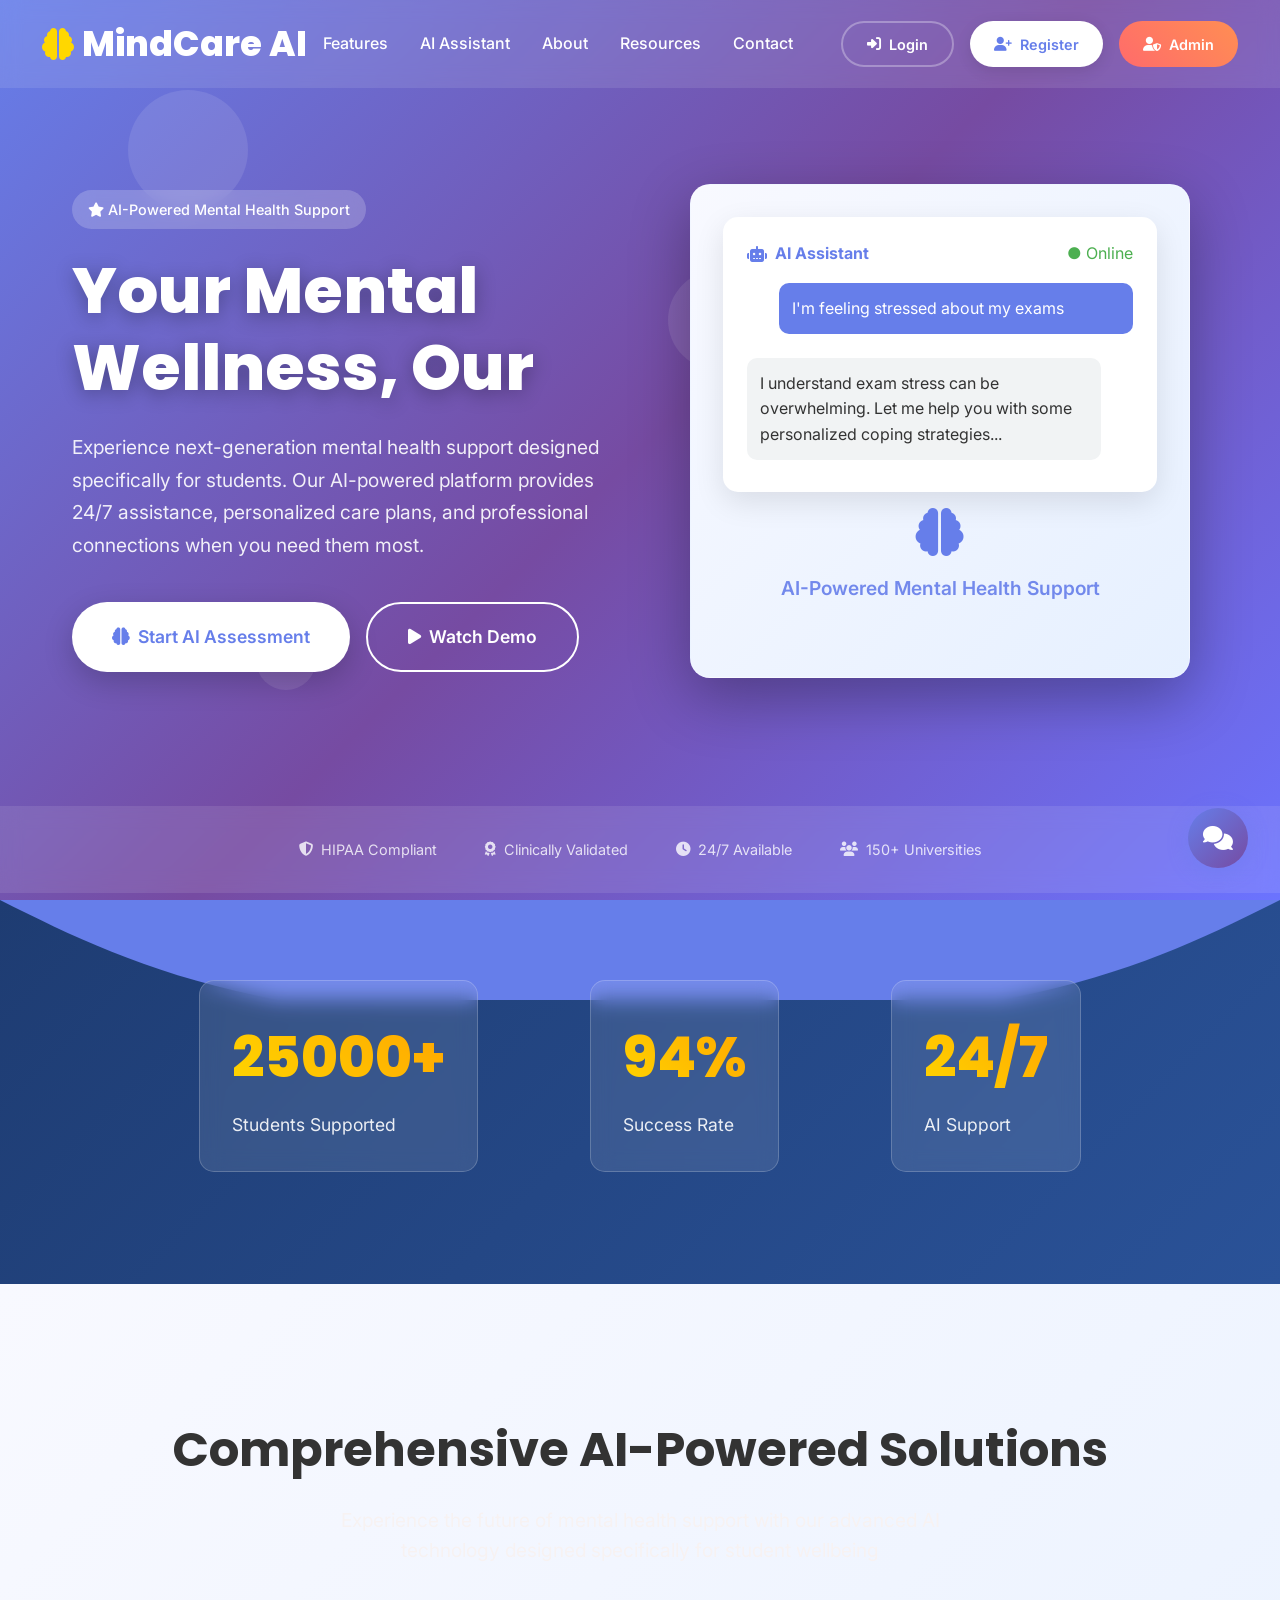
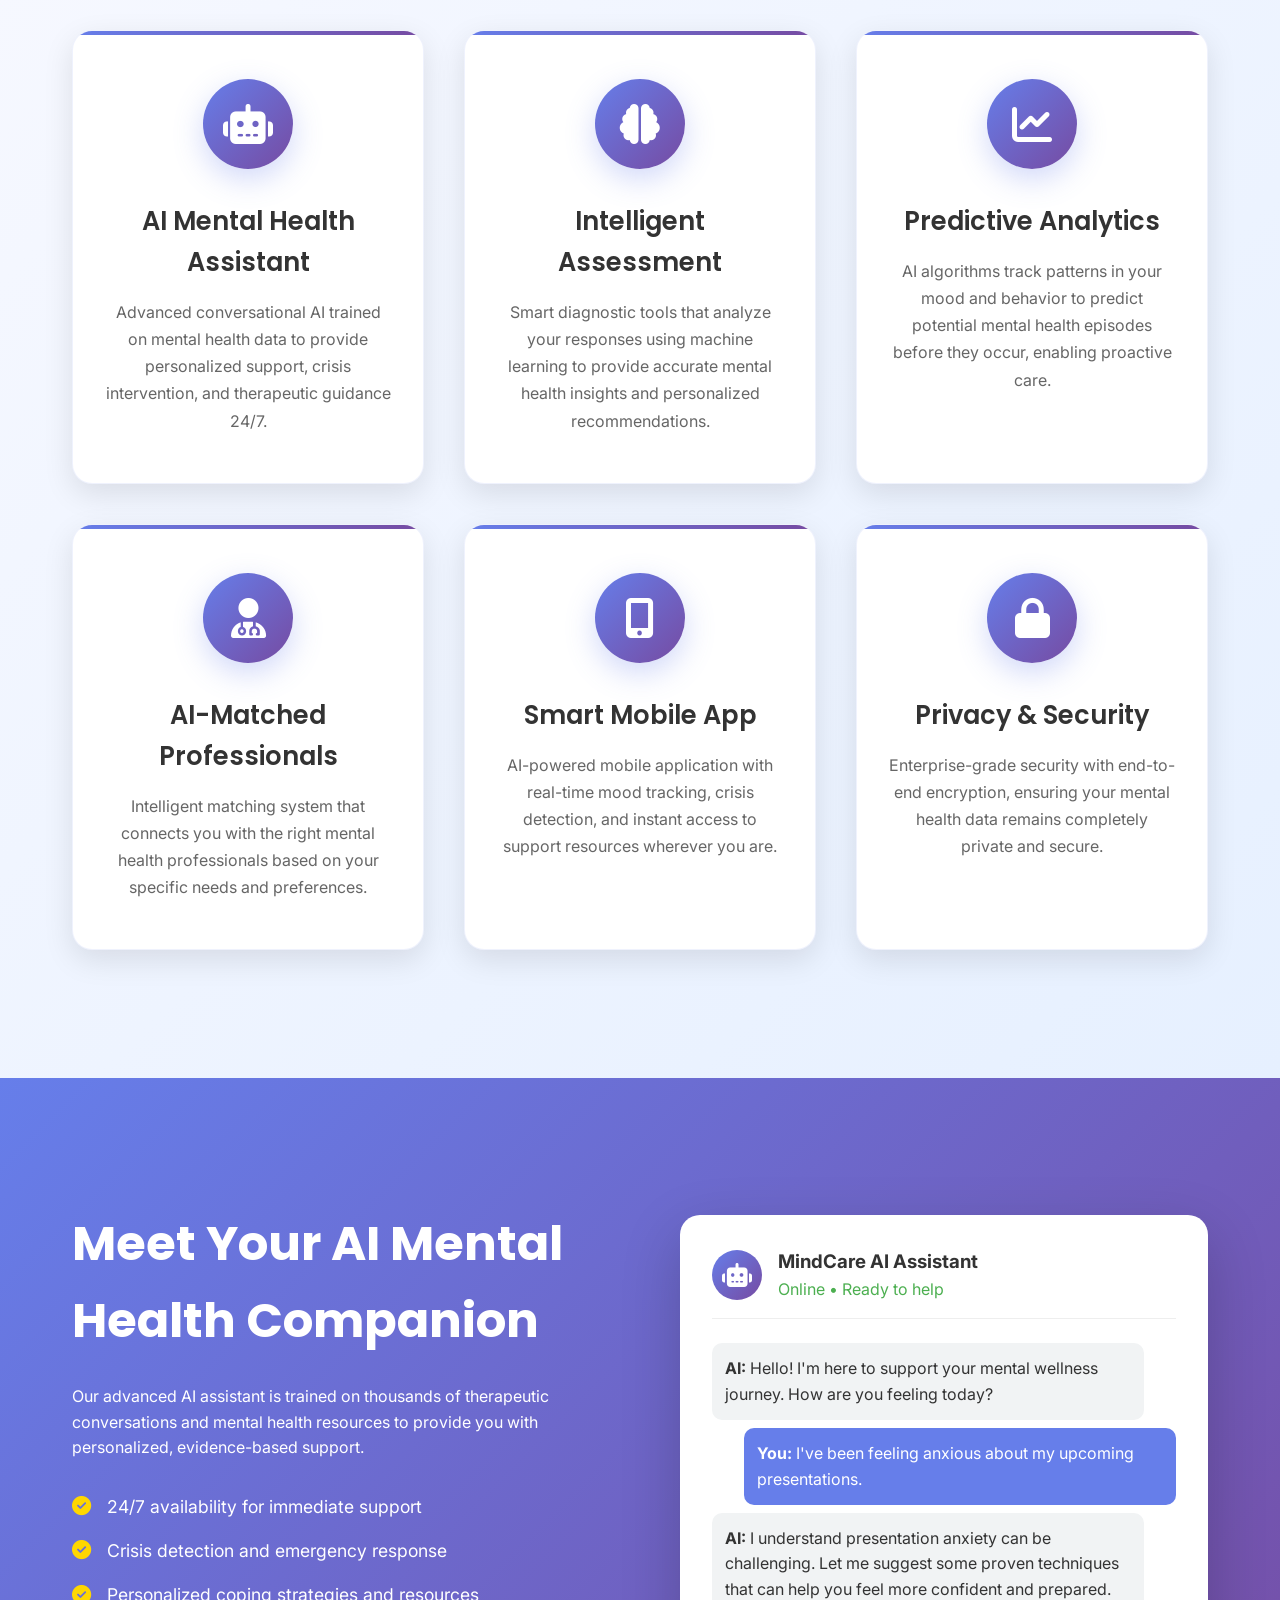
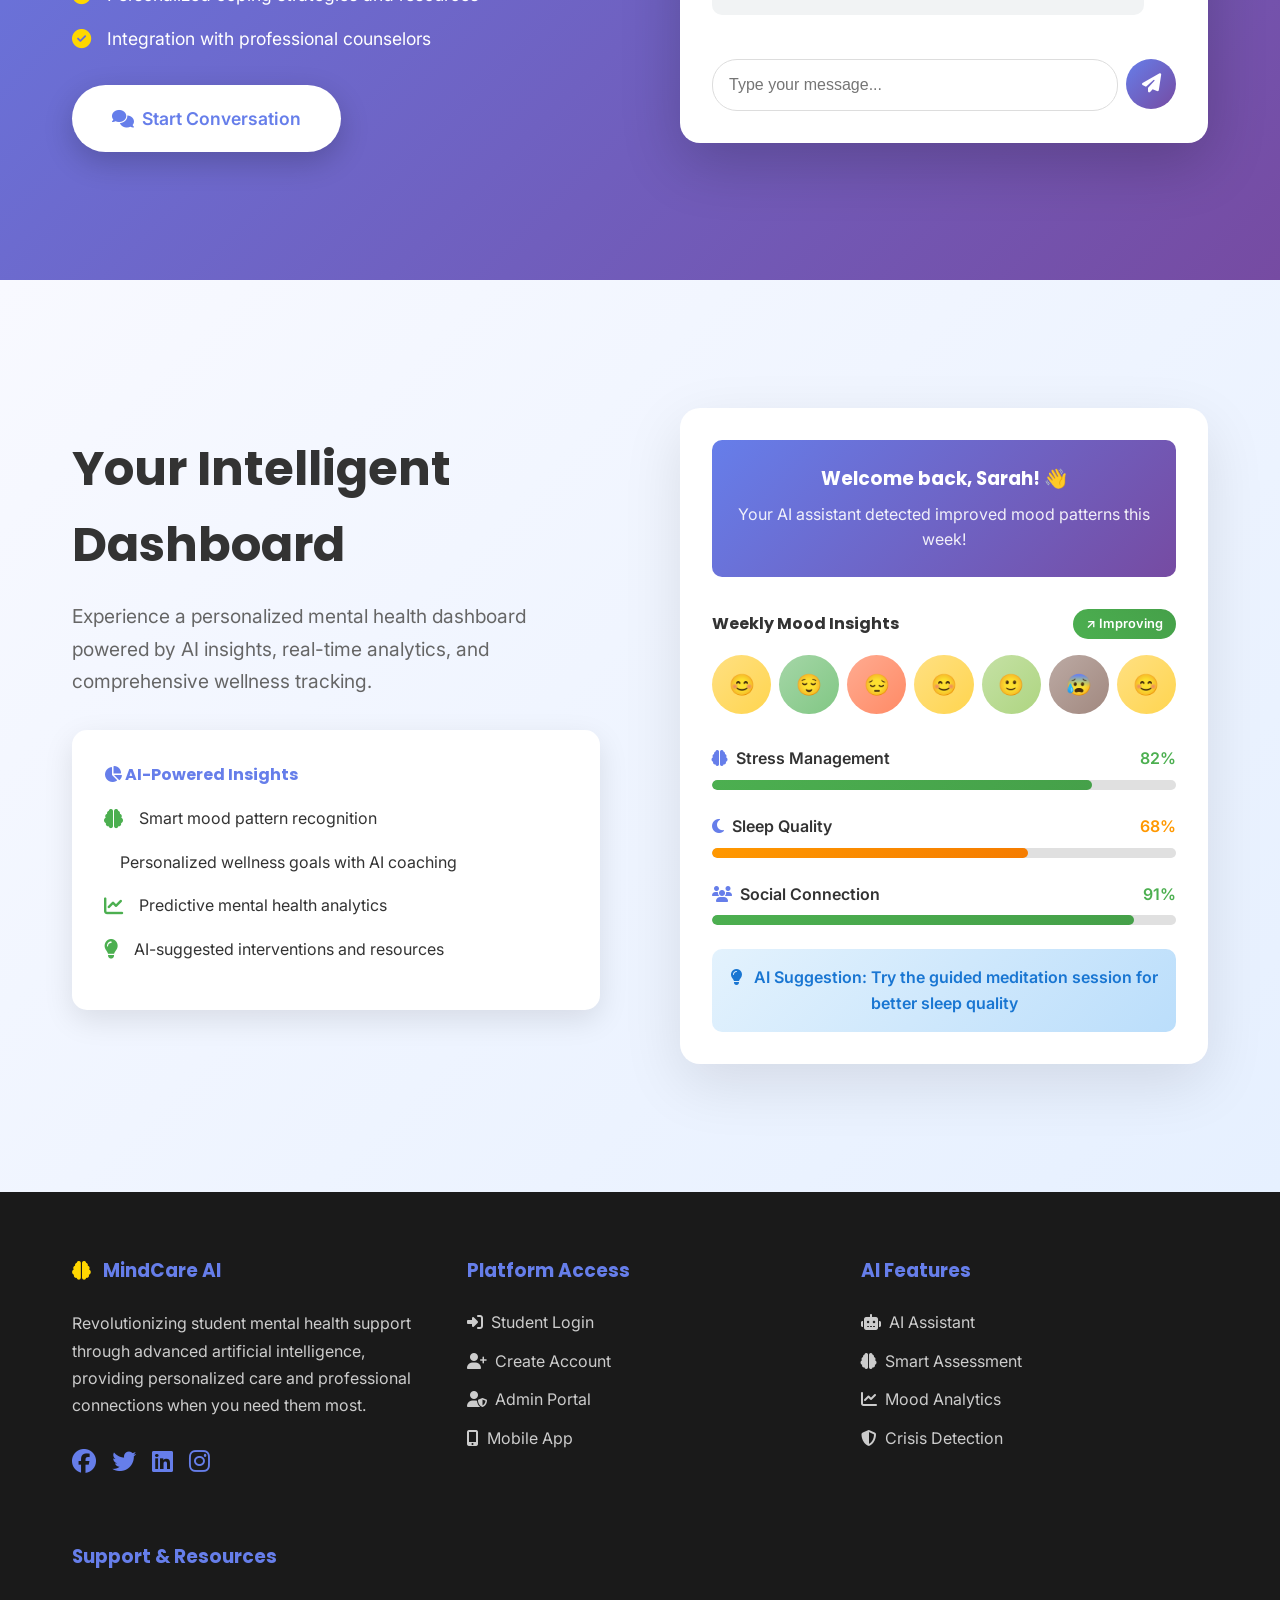
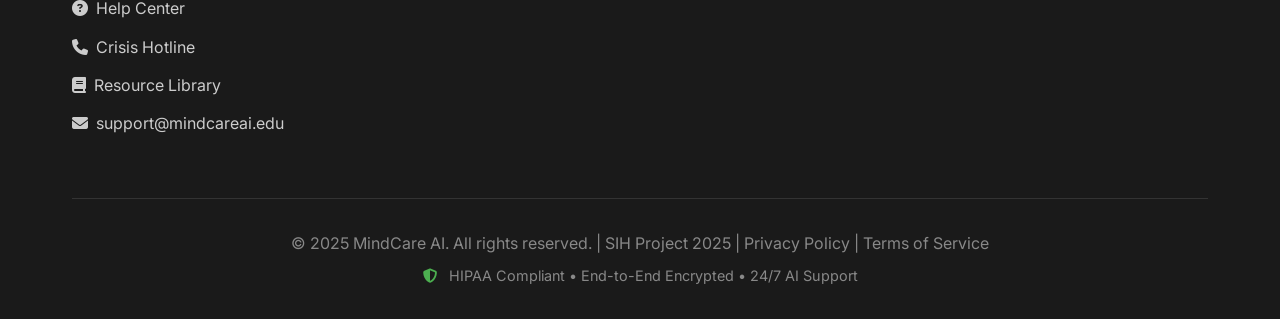
==== commit 97a1dc2e: "commit" ====
--- a/index.html
+++ b/index.html
@@ -29,7 +29,7 @@
                         <li><a href="features.html">Features</a></li>
                         <li><a href="ai-assistant.html">AI Assistant</a></li>
                         <li><a href="about.html">About</a></li>
-                        <li><a href="index.html">Resources</a></li>
+                        <li><a href="resources.html">Resources</a></li>
                         <li><a href="index.html">Contact</a></li>
                     </ul>
                     <div class="auth-buttons">
@@ -41,7 +41,7 @@
                             <i class="fas fa-user-plus"></i>
                             Register
                         </a>
-                        <a href="admin_page.html" class="btn-auth btn-admin">
+                        <a href="admin_login.html" class="btn-auth btn-admin">
                             <i class="fas fa-user-shield"></i>
                             Admin
                         </a>
--- a/style.css
+++ b/style.css
@@ -1178,7 +1178,7 @@
         .section-subtitle {
             text-align: center;
             font-size: 1.2rem;
-            color: #666;
+            color: #f7f2f2;
             margin-bottom: 4rem;
             max-width: 600px;
             margin-left: auto;
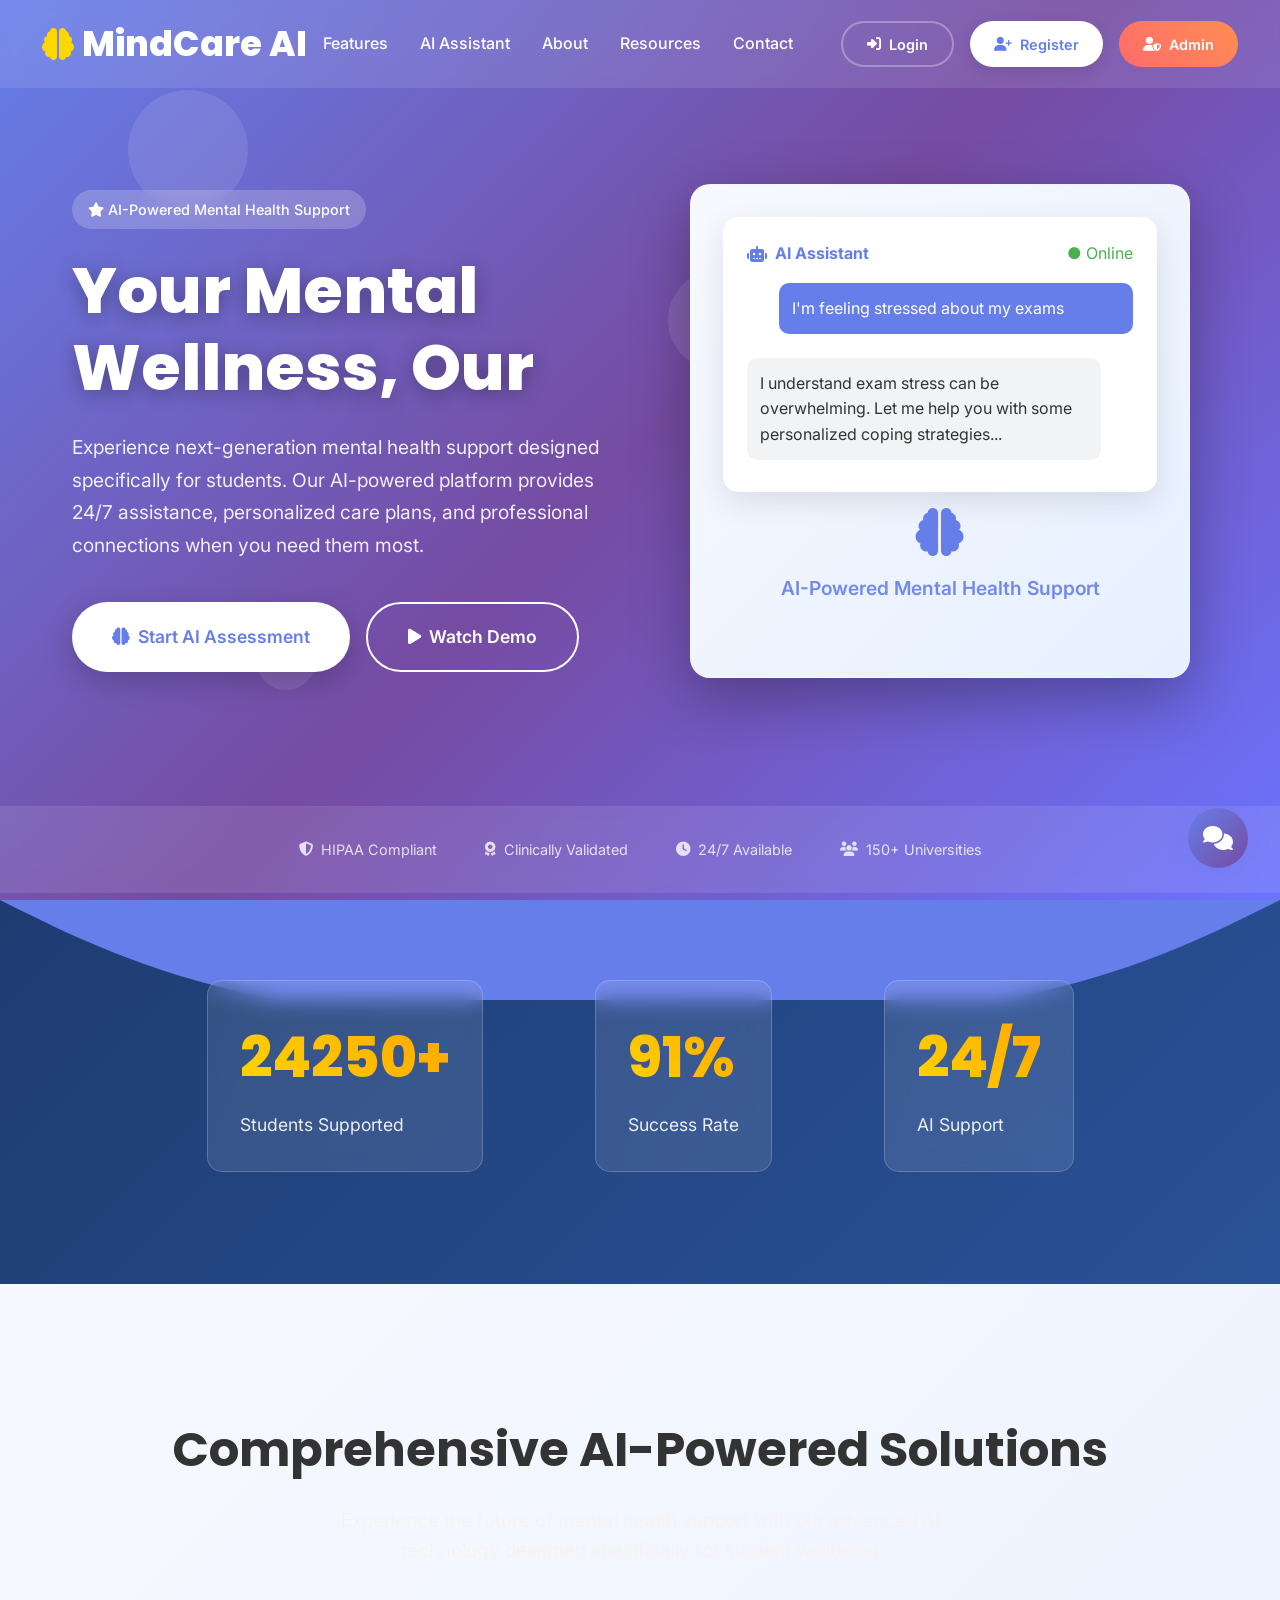
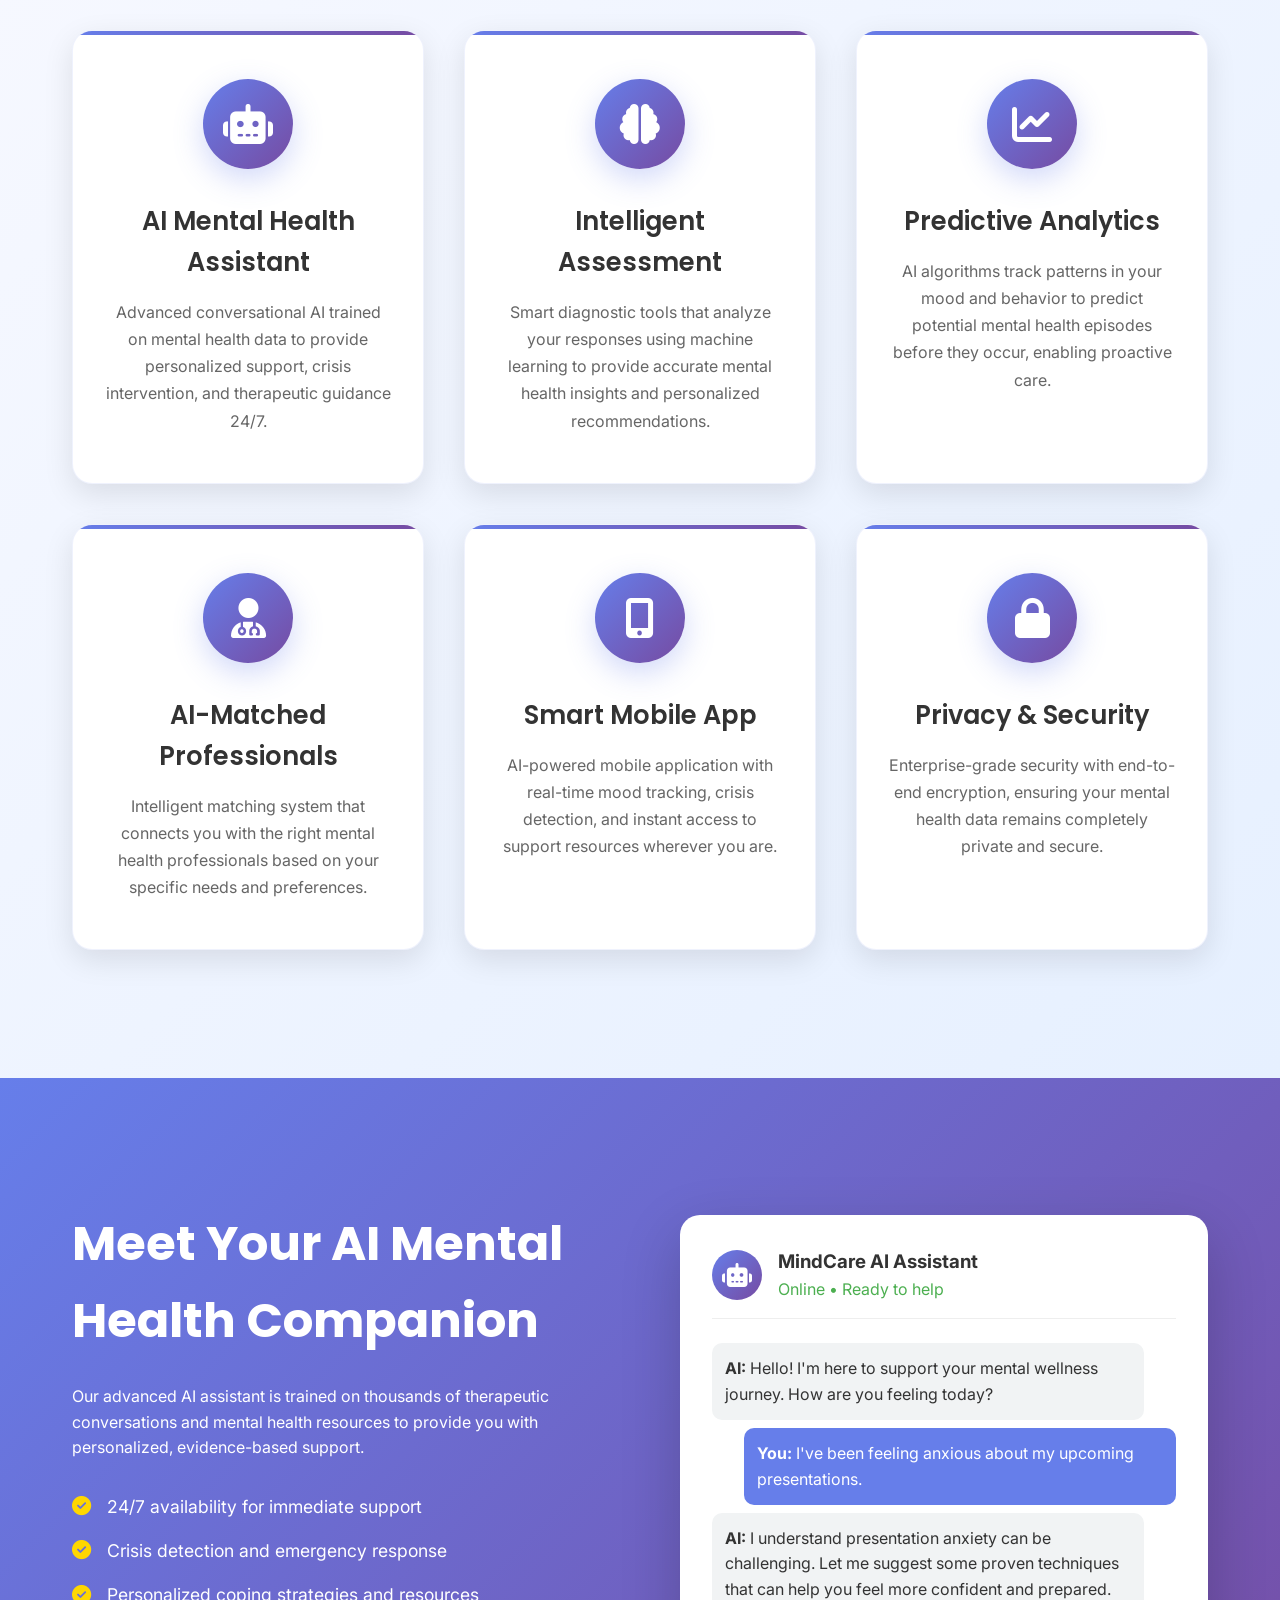
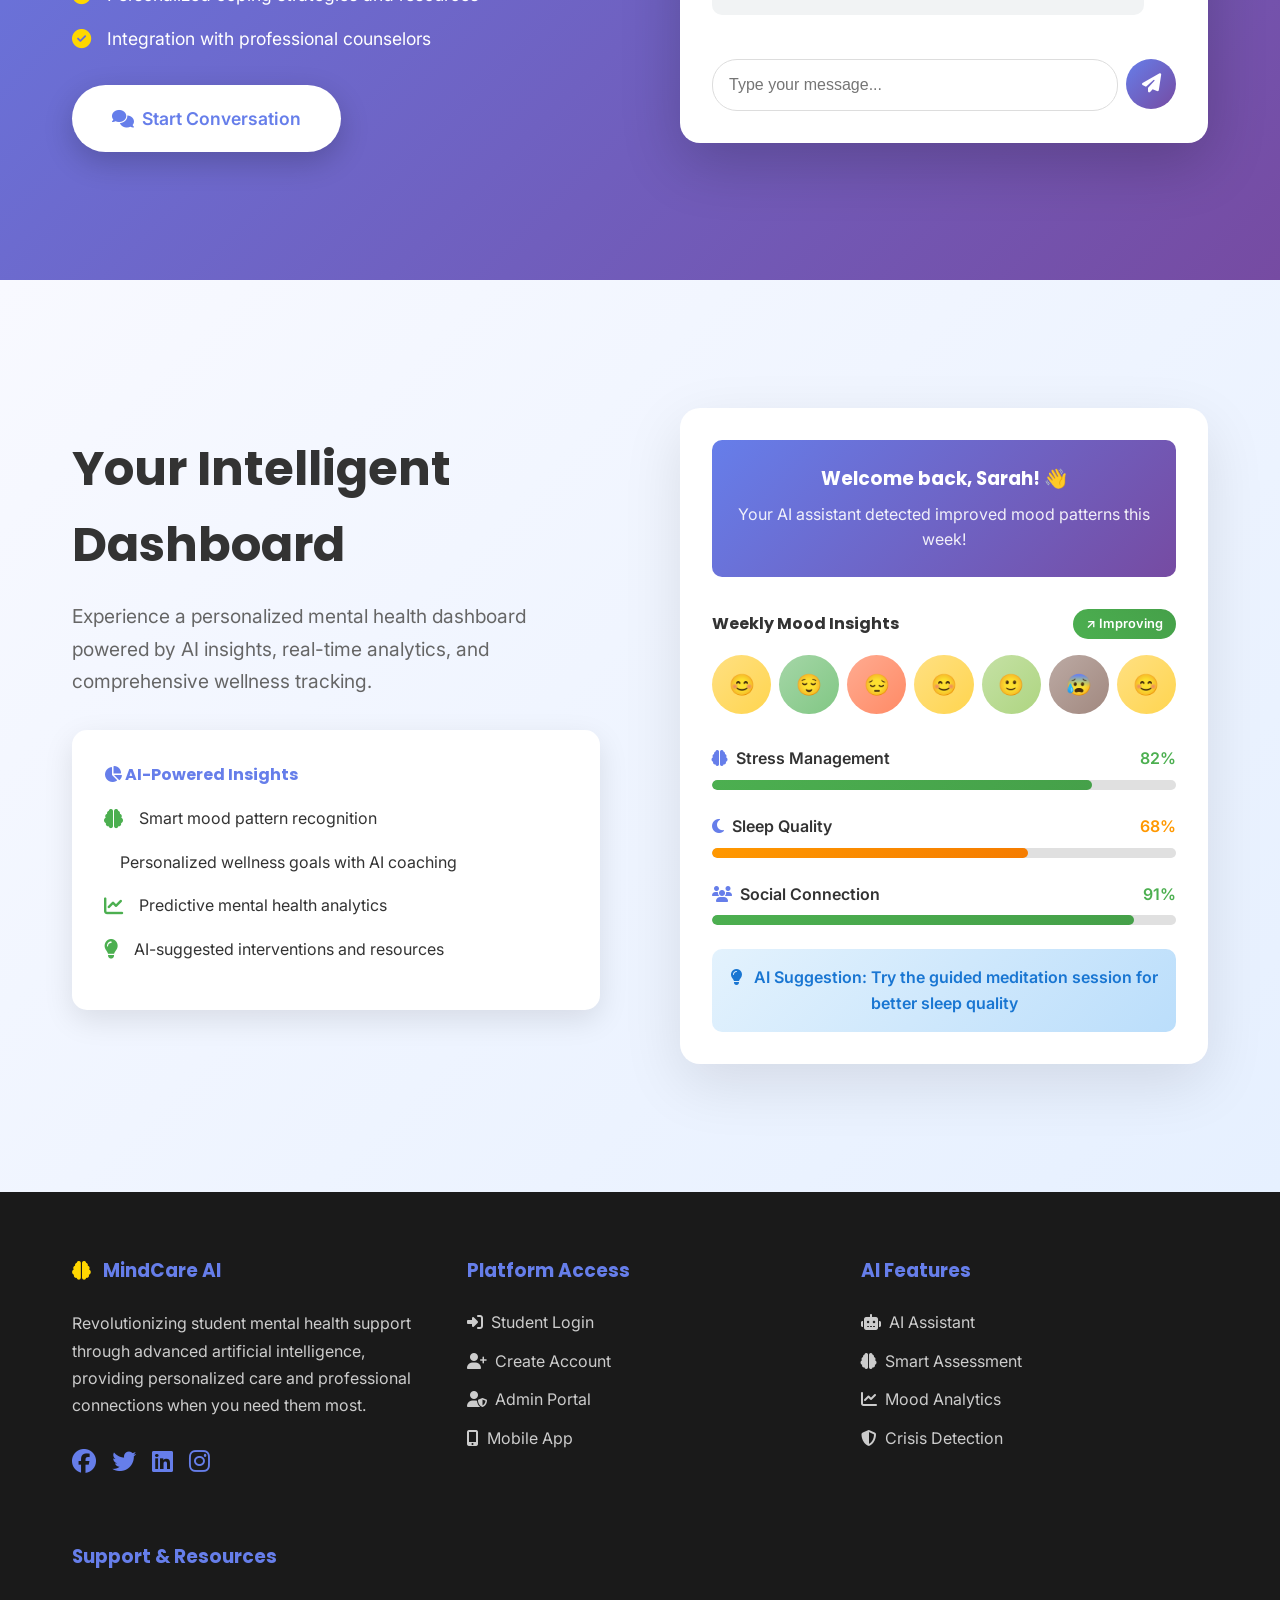
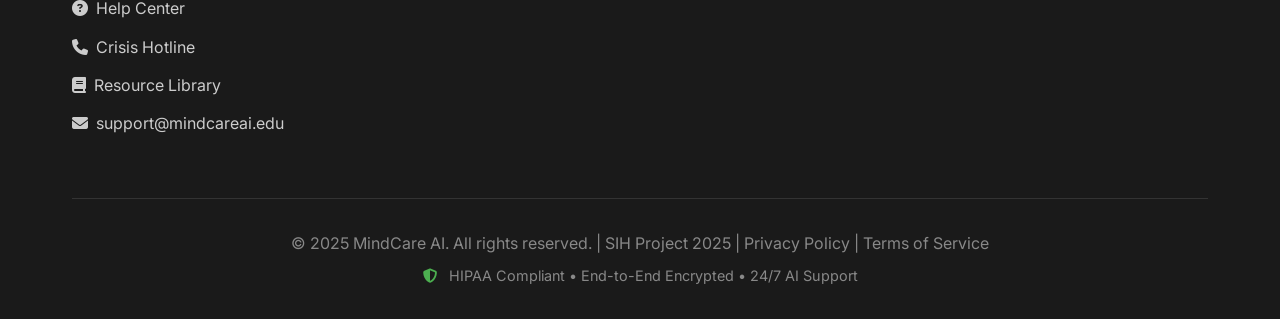
==== commit 3dab676f: "commit" ====
--- a/index.html
+++ b/index.html
@@ -30,7 +30,7 @@
                         <li><a href="ai-assistant.html">AI Assistant</a></li>
                         <li><a href="about.html">About</a></li>
                         <li><a href="resources.html">Resources</a></li>
-                        <li><a href="index.html">Contact</a></li>
+                        <li><a href="my-app/src/App.js">Contact</a></li>
                     </ul>
                     <div class="auth-buttons">
                         <a href="login_page.html" class="btn-auth btn-login" onclick="openLogin()">
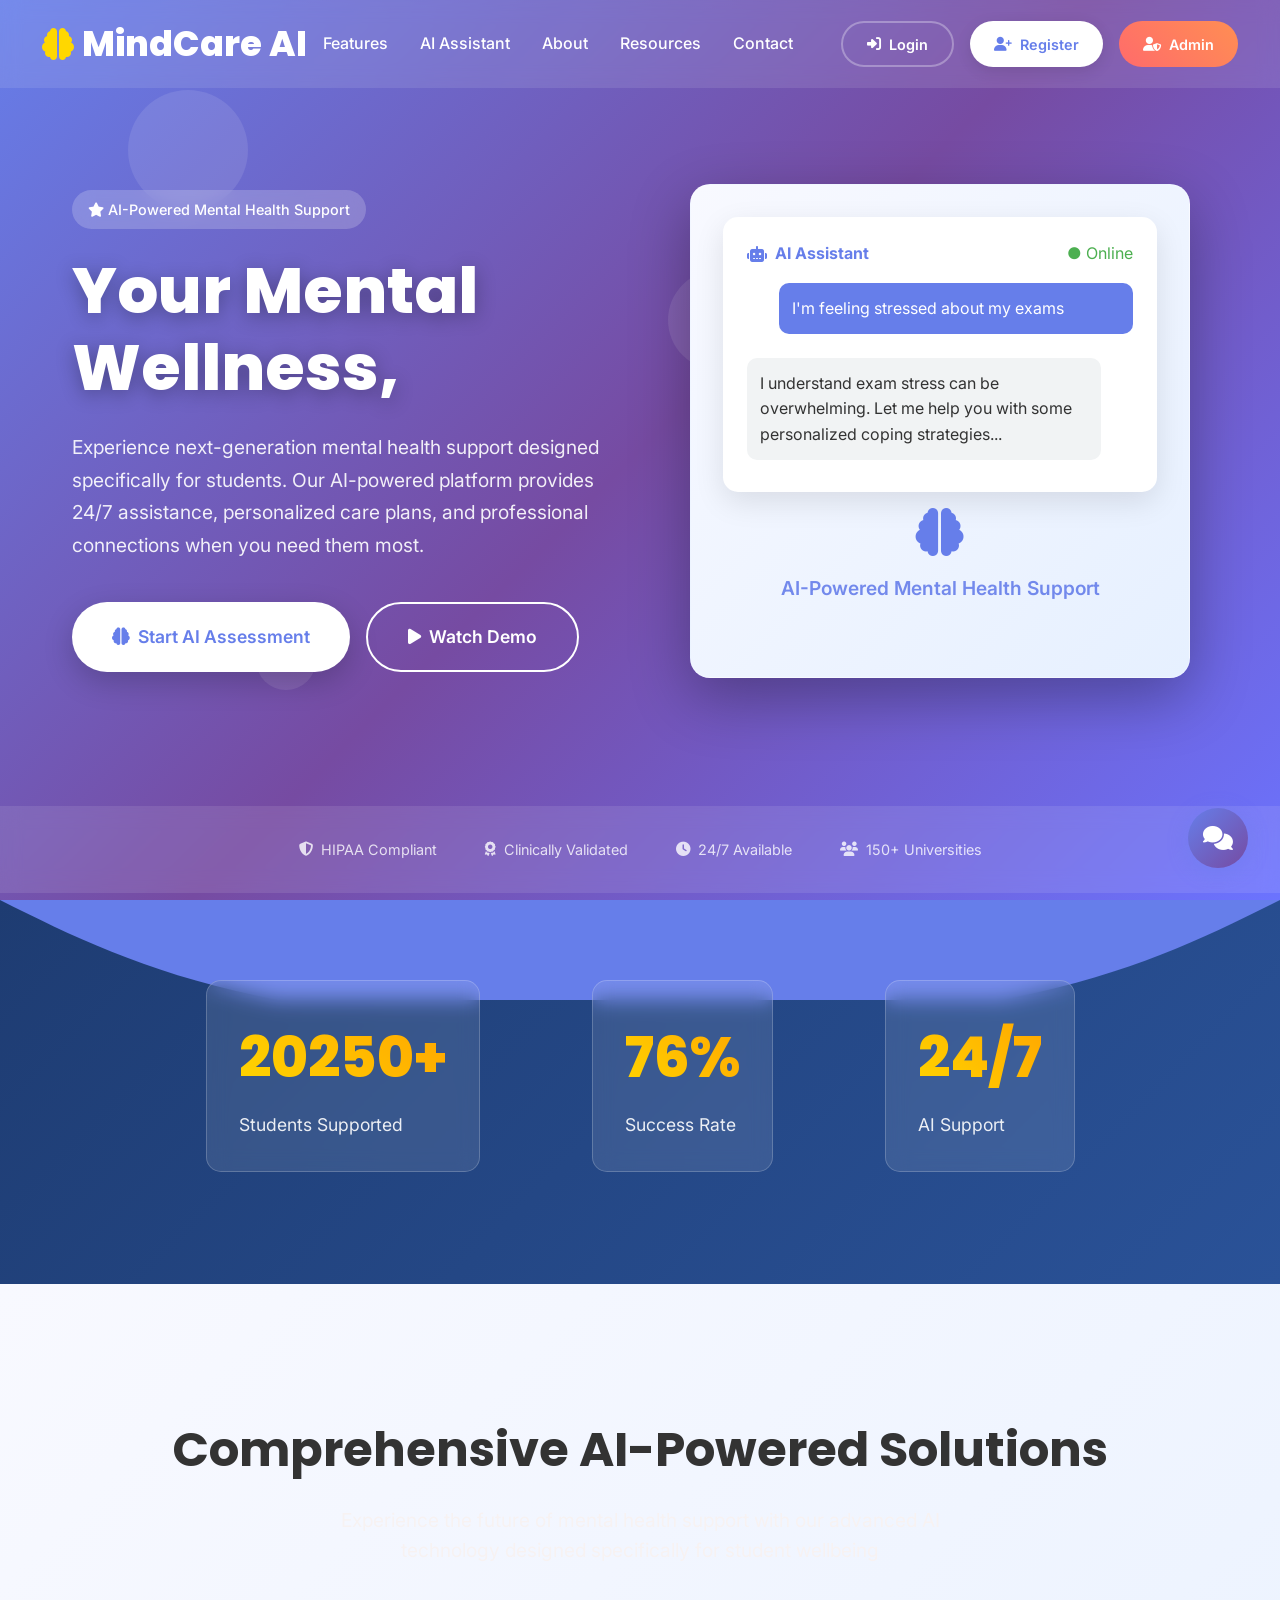
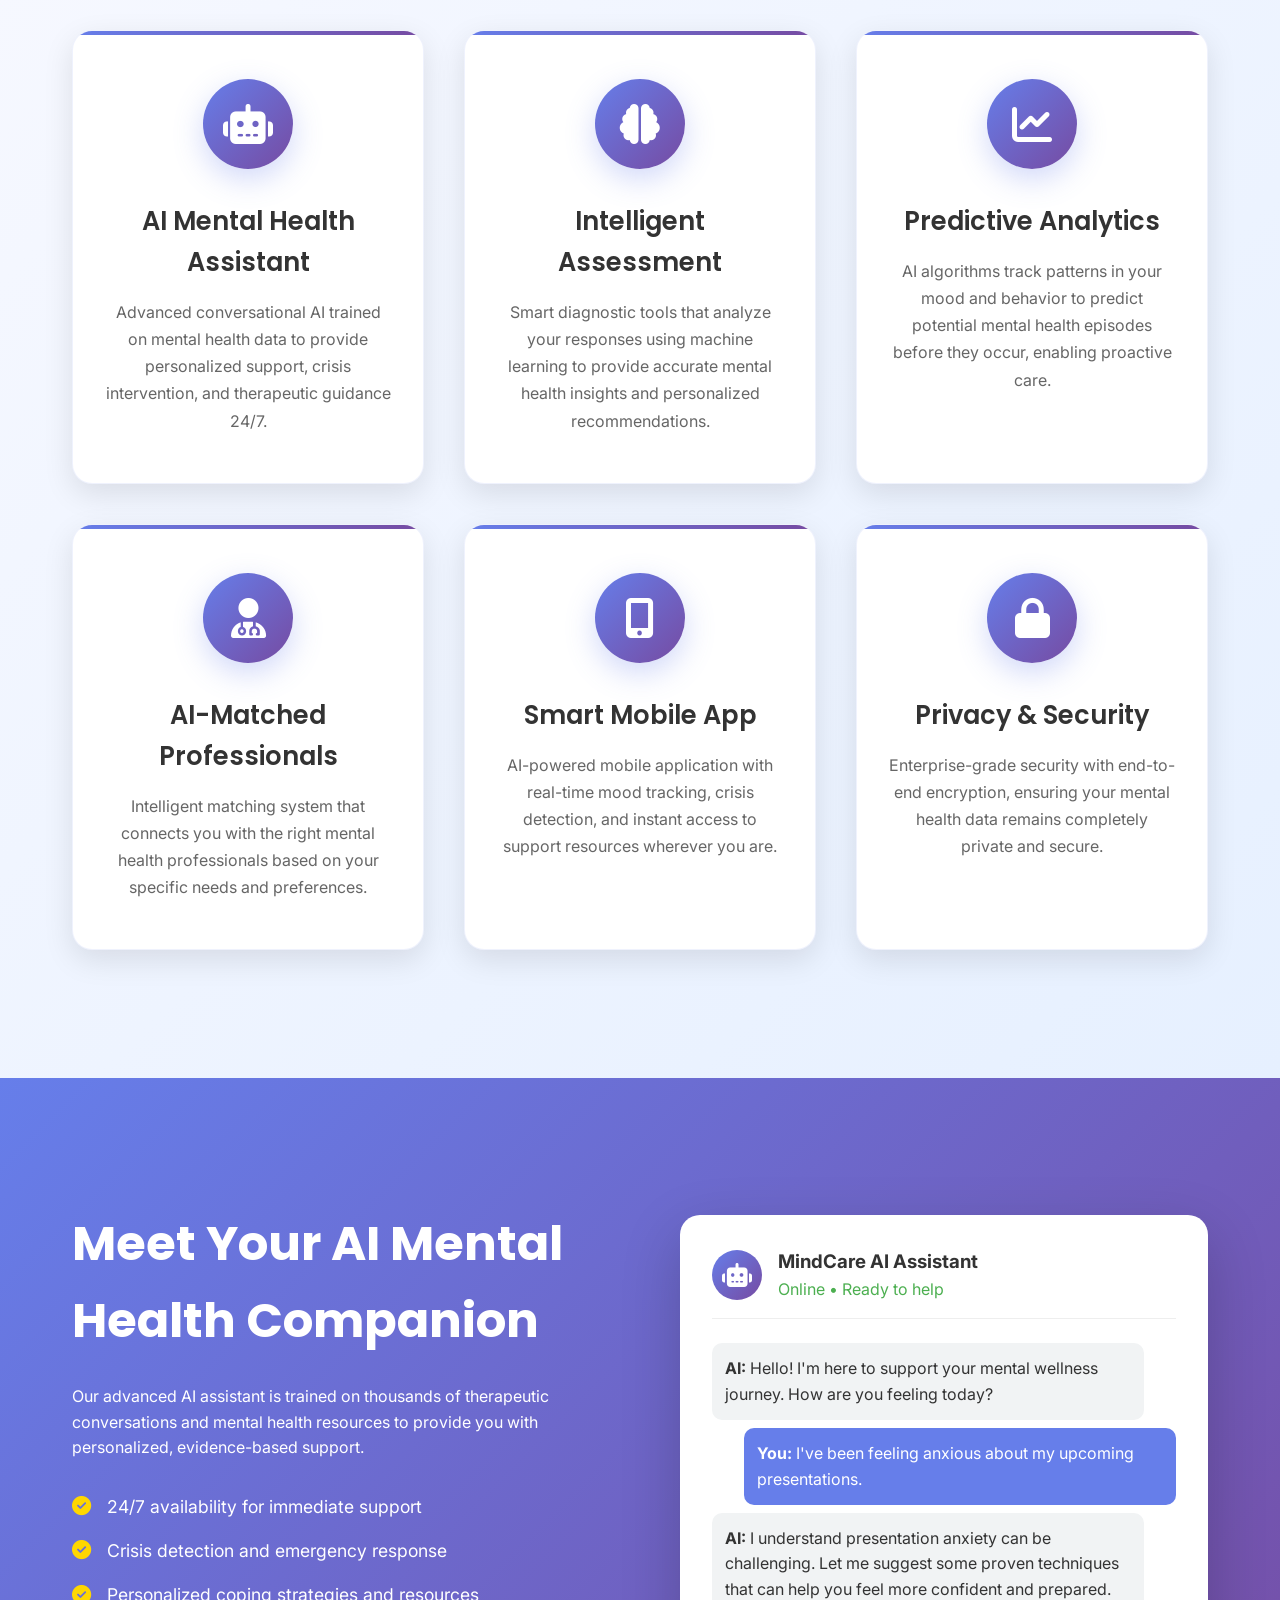
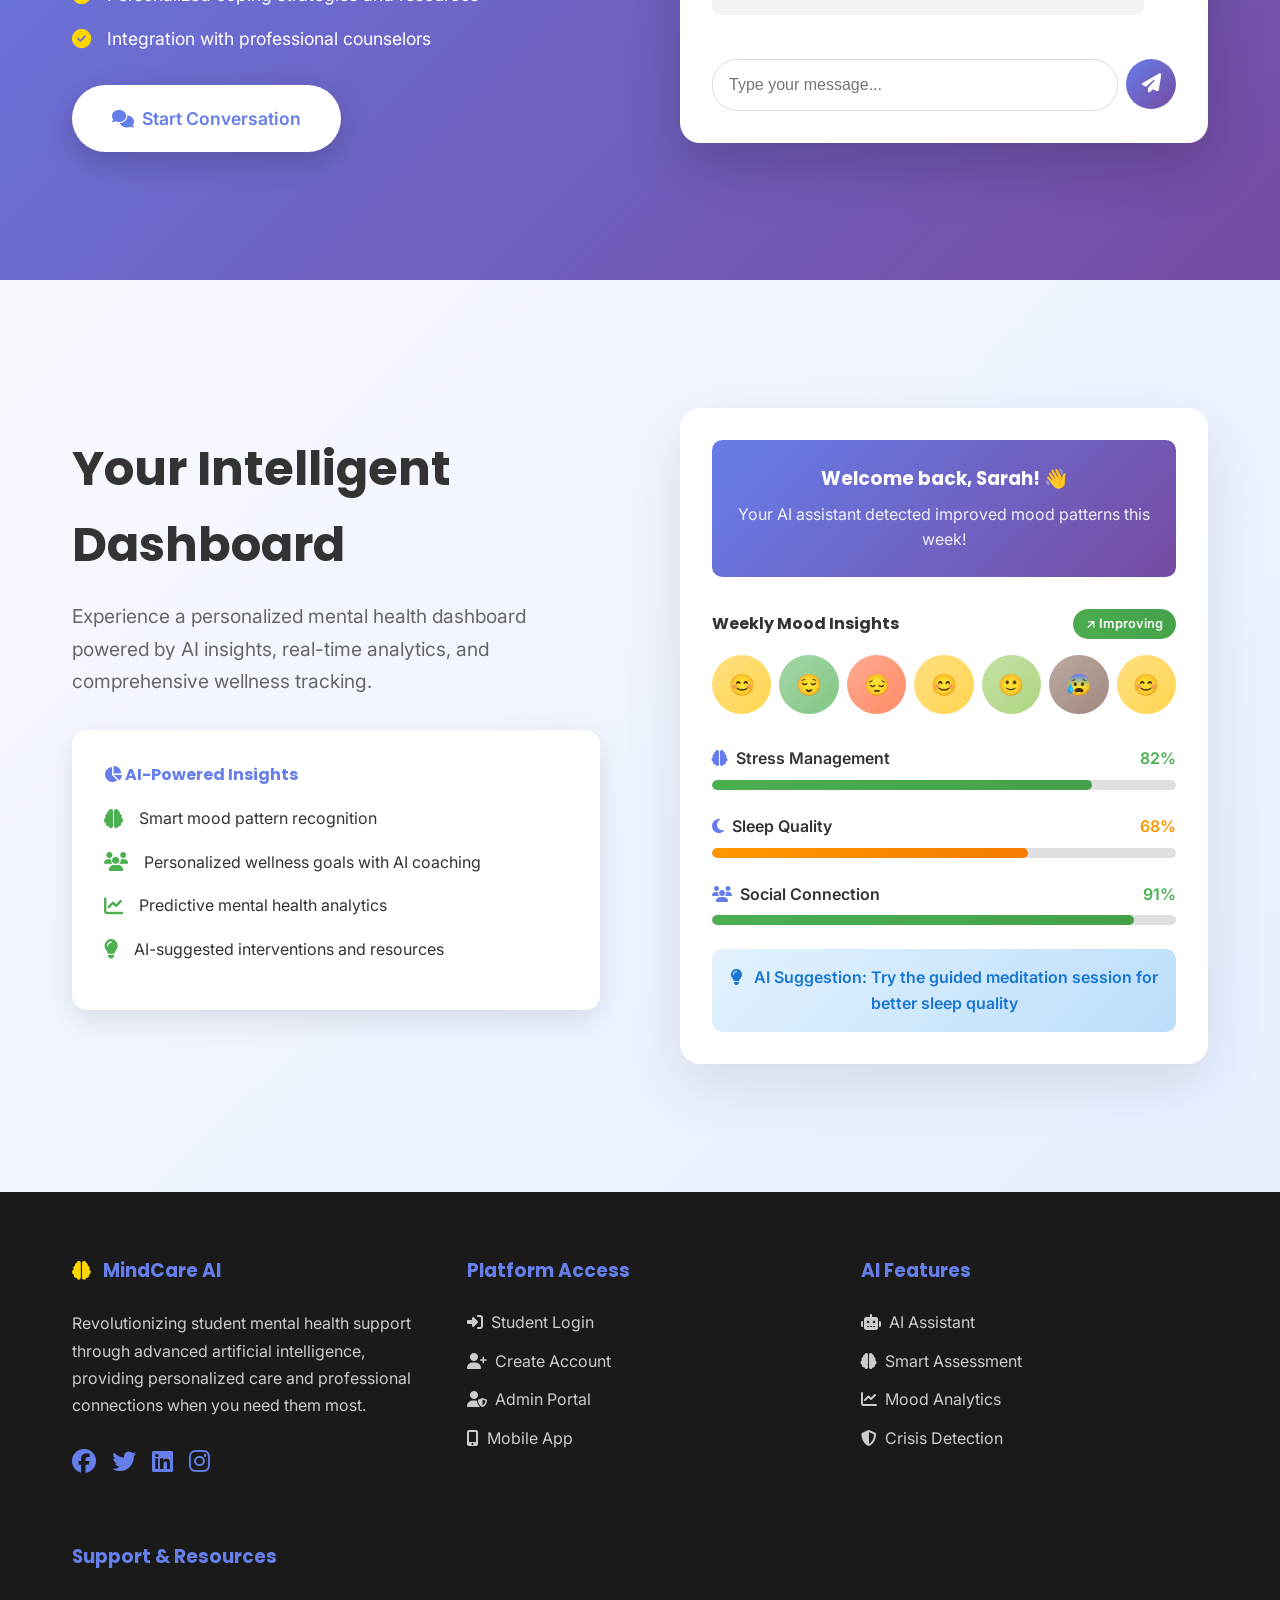
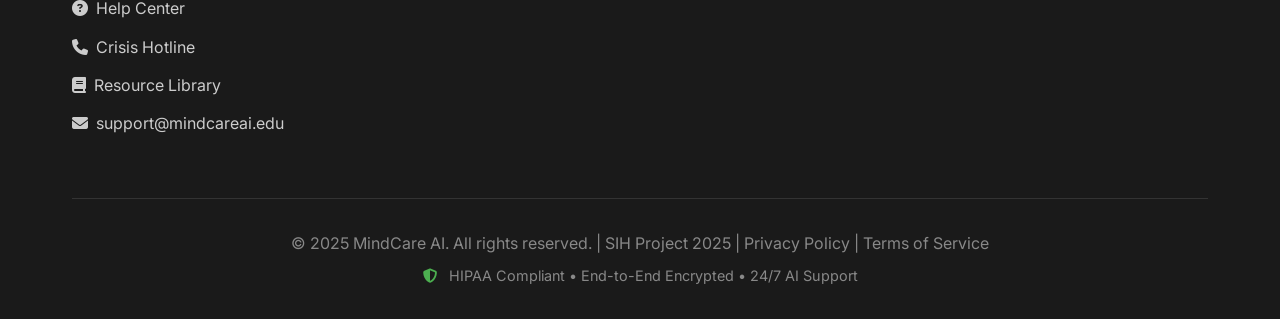
==== commit 01816537: "commit" ====
--- a/index.html
+++ b/index.html
@@ -6,6 +6,7 @@
     <title>MindCare AI - Intelligent Mental Health Support for Students</title>
     <link href="https://fonts.googleapis.com/css2?family=Poppins:wght@300;400;500;600;700;800&family=Inter:wght@300;400;500;600;700&display=swap" rel="stylesheet">
     <link rel="stylesheet" href="https://cdnjs.cloudflare.com/ajax/libs/font-awesome/6.4.0/css/all.min.css">
+    <link rel="icon" type="image/svg+xml" href="assest/img/mindcare_favicon.svg">
     <link rel="stylesheet" href="style.css">
 
 </head>
@@ -256,7 +257,7 @@
                                 Smart mood pattern recognition
                             </li>
                             <li style="display: flex; align-items: center; margin-bottom: 0.8rem; font-size: 1rem;">
-                                <span style="color: #4CAF50; font-size: 1.2rem; margin-right: 1rem;"><i class="fas fa-target"></i></span>
+                                <span style="color: #4CAF50; font-size: 1.2rem; margin-right: 1rem;"><i class="fas fa-users"></i></span>
                                 Personalized wellness goals with AI coaching
                             </li>
                             <li style="display: flex; align-items: center; margin-bottom: 0.8rem; font-size: 1rem;">
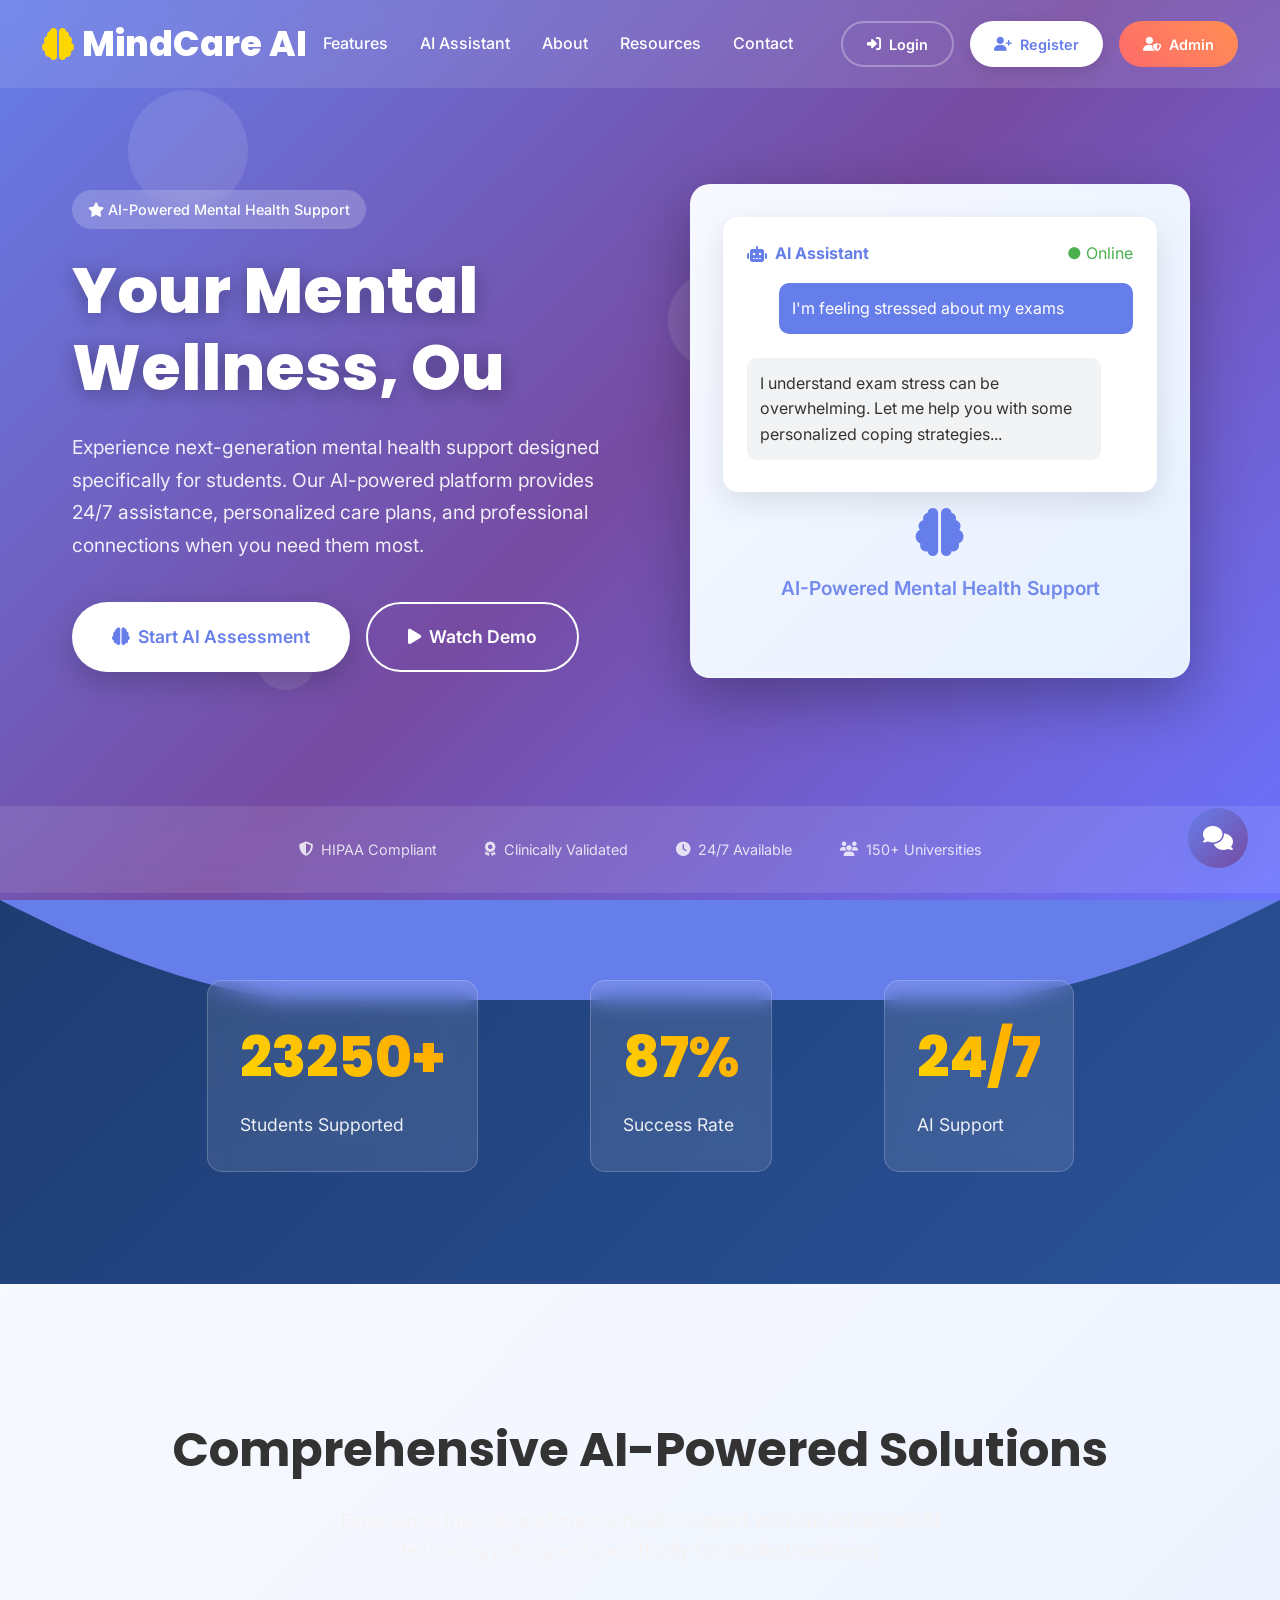
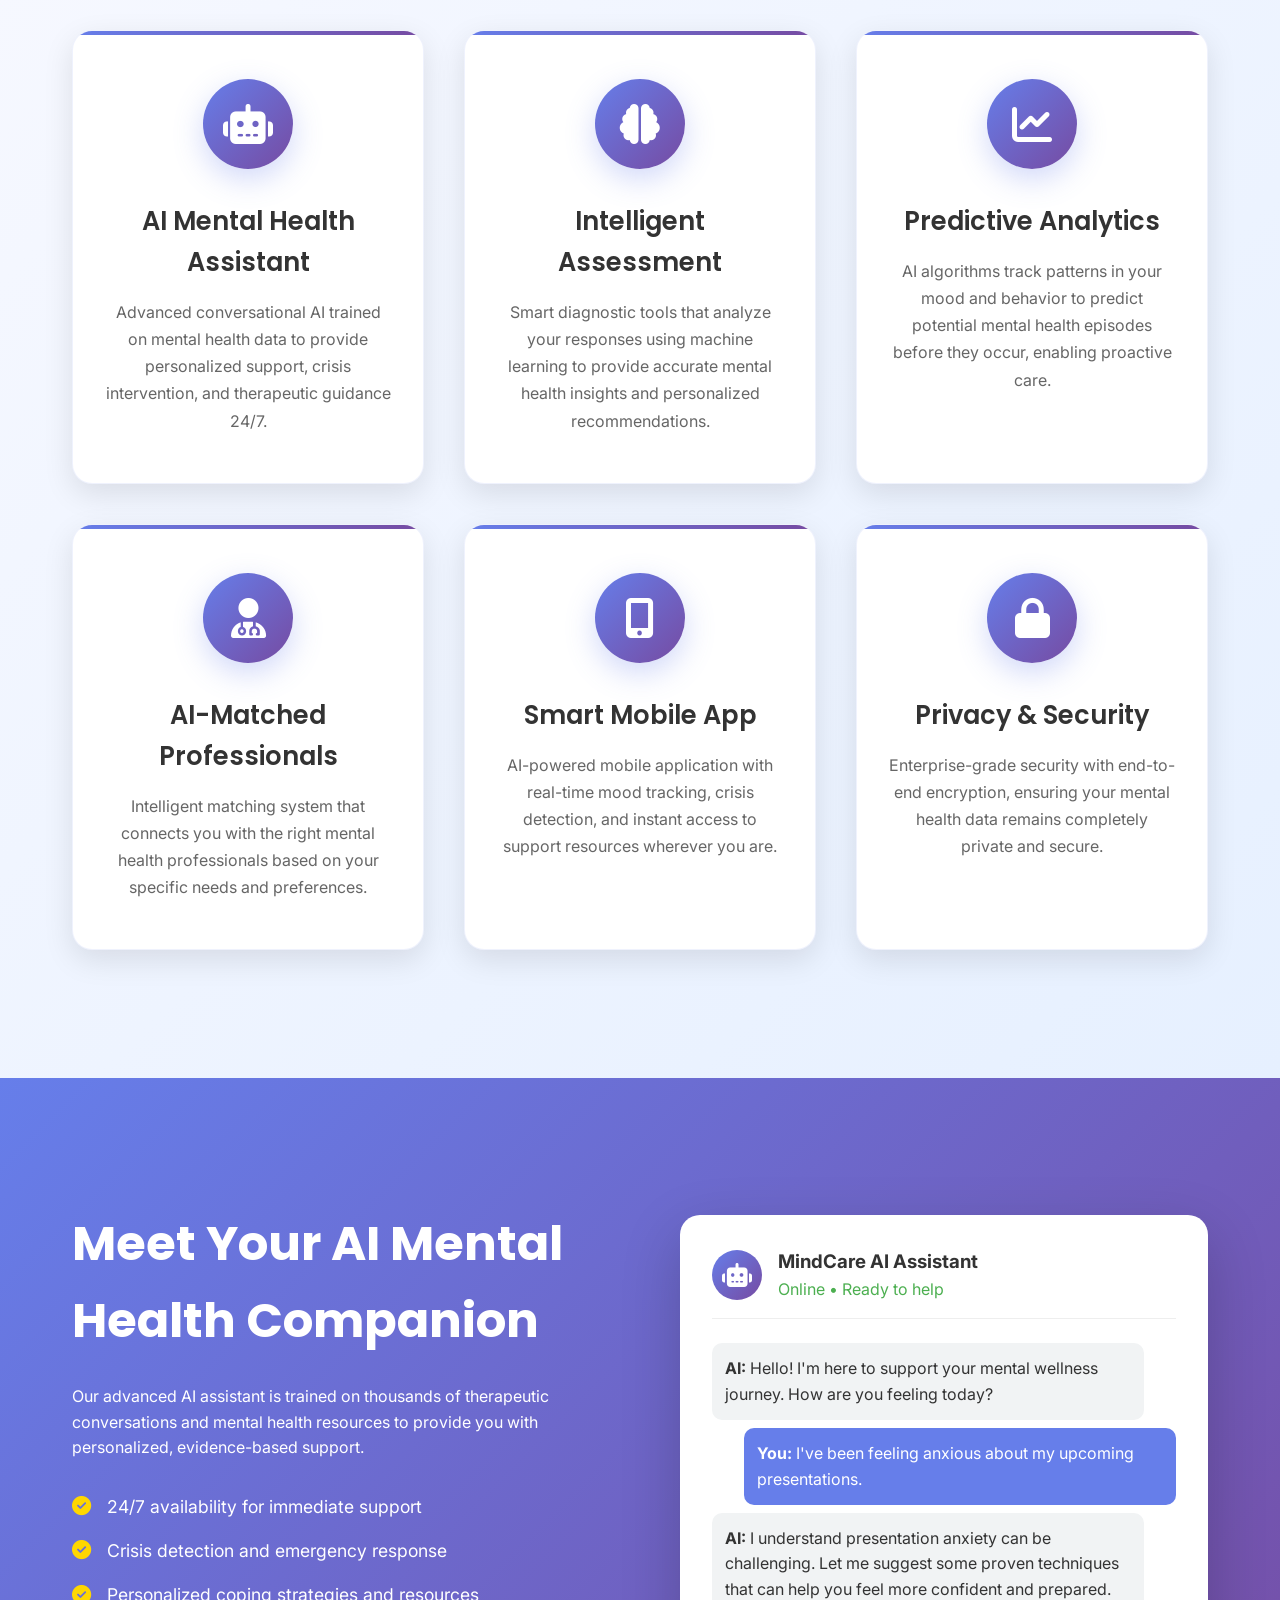
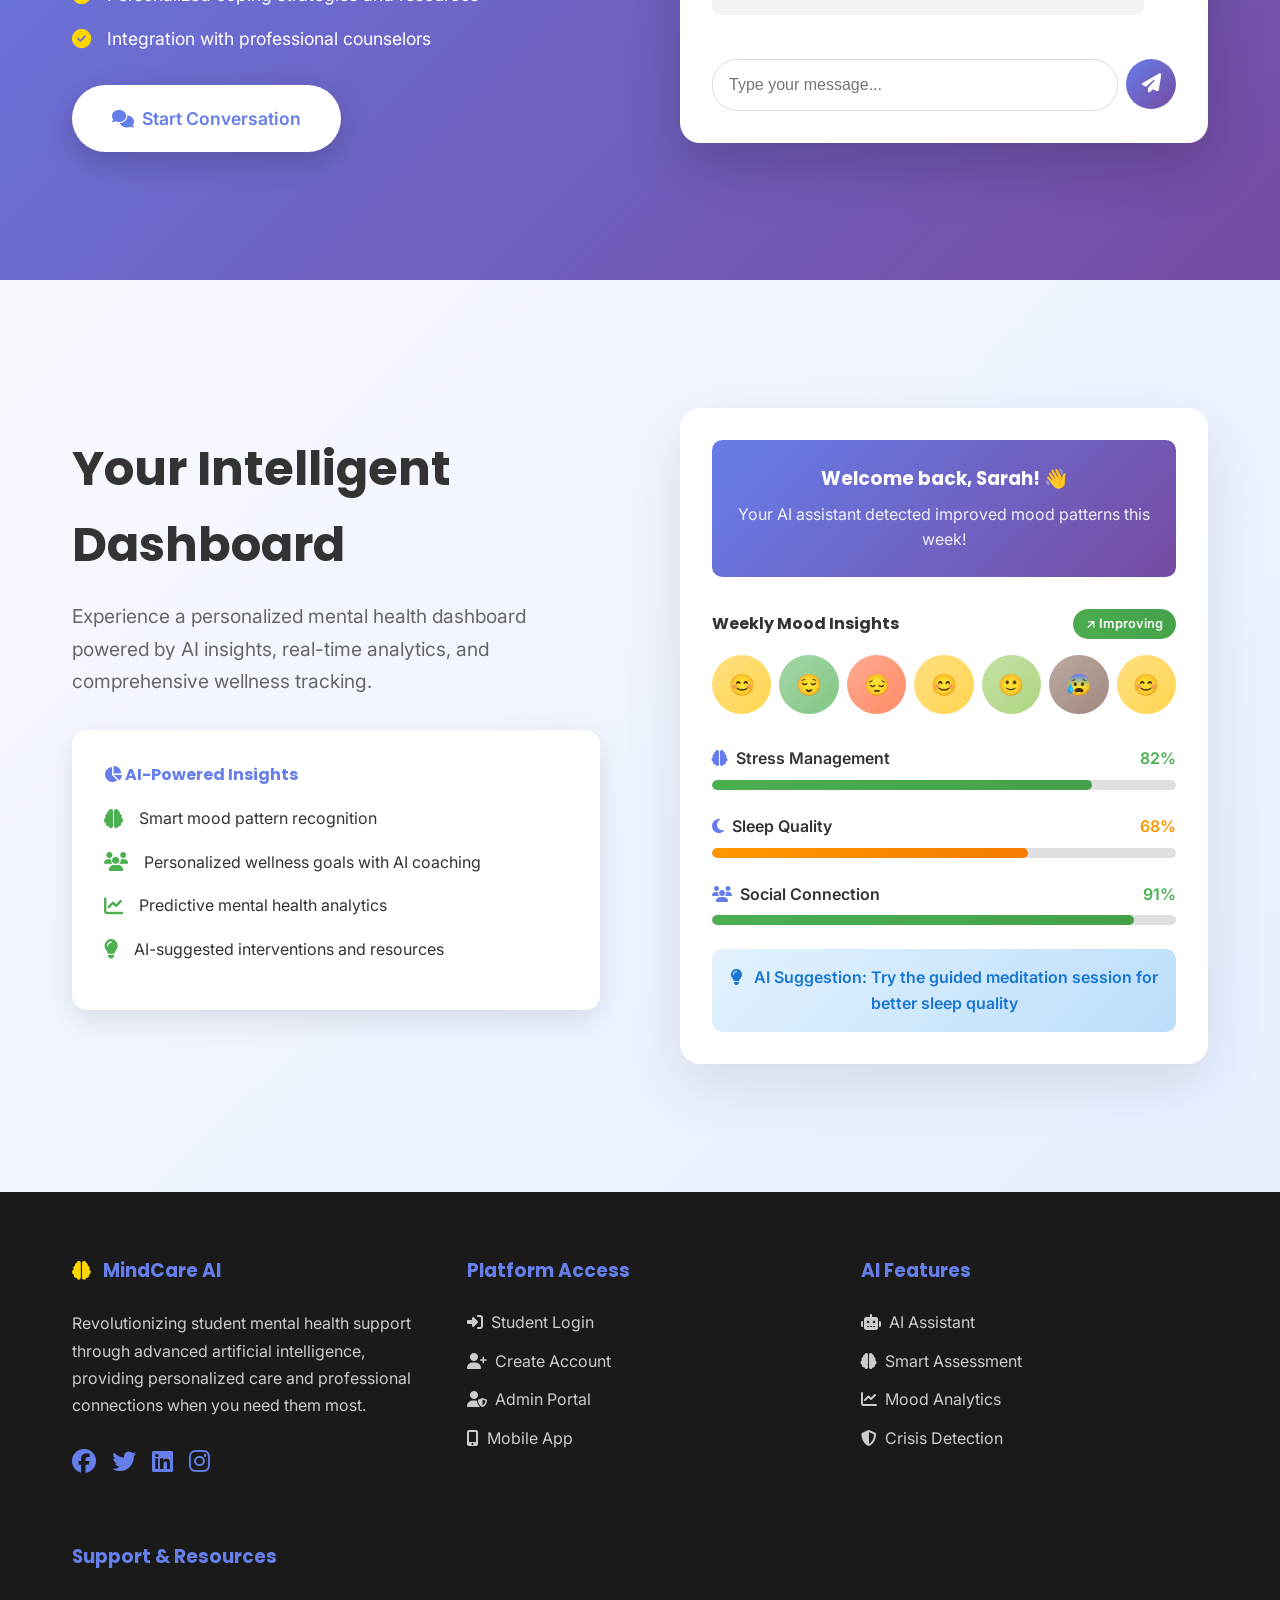
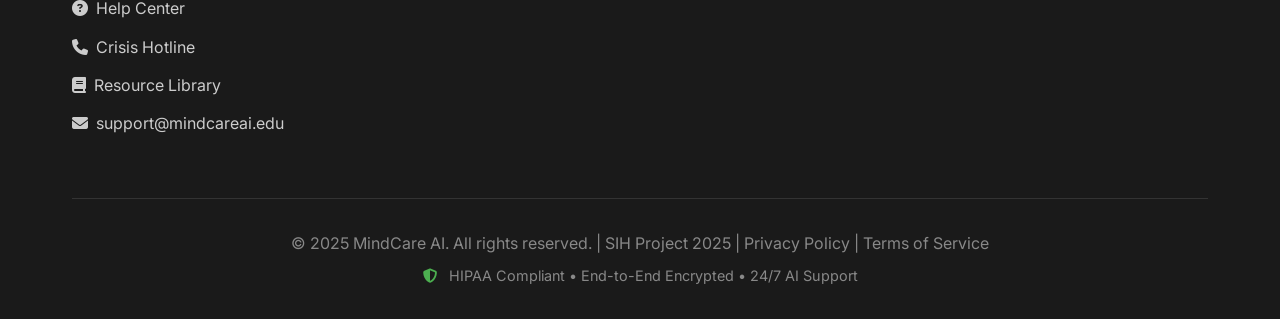
==== commit f6682b4d: "Added video page" ====
--- a/index.html
+++ b/index.html
@@ -67,7 +67,7 @@
                         <i class="fas fa-brain"></i>
                         Start AI Assessment
                     </a>
-                    <a href="https://youtu.be/0v1TNq8cWiQ?si=-Yl5qDcn052f2ing" class="btn btn-secondary" onclick="learnMore()">
+                    <a href="mindfulness-videos.html" class="btn btn-secondary">
                         <i class="fas fa-play"></i>
                         Watch Demo
                     </a>
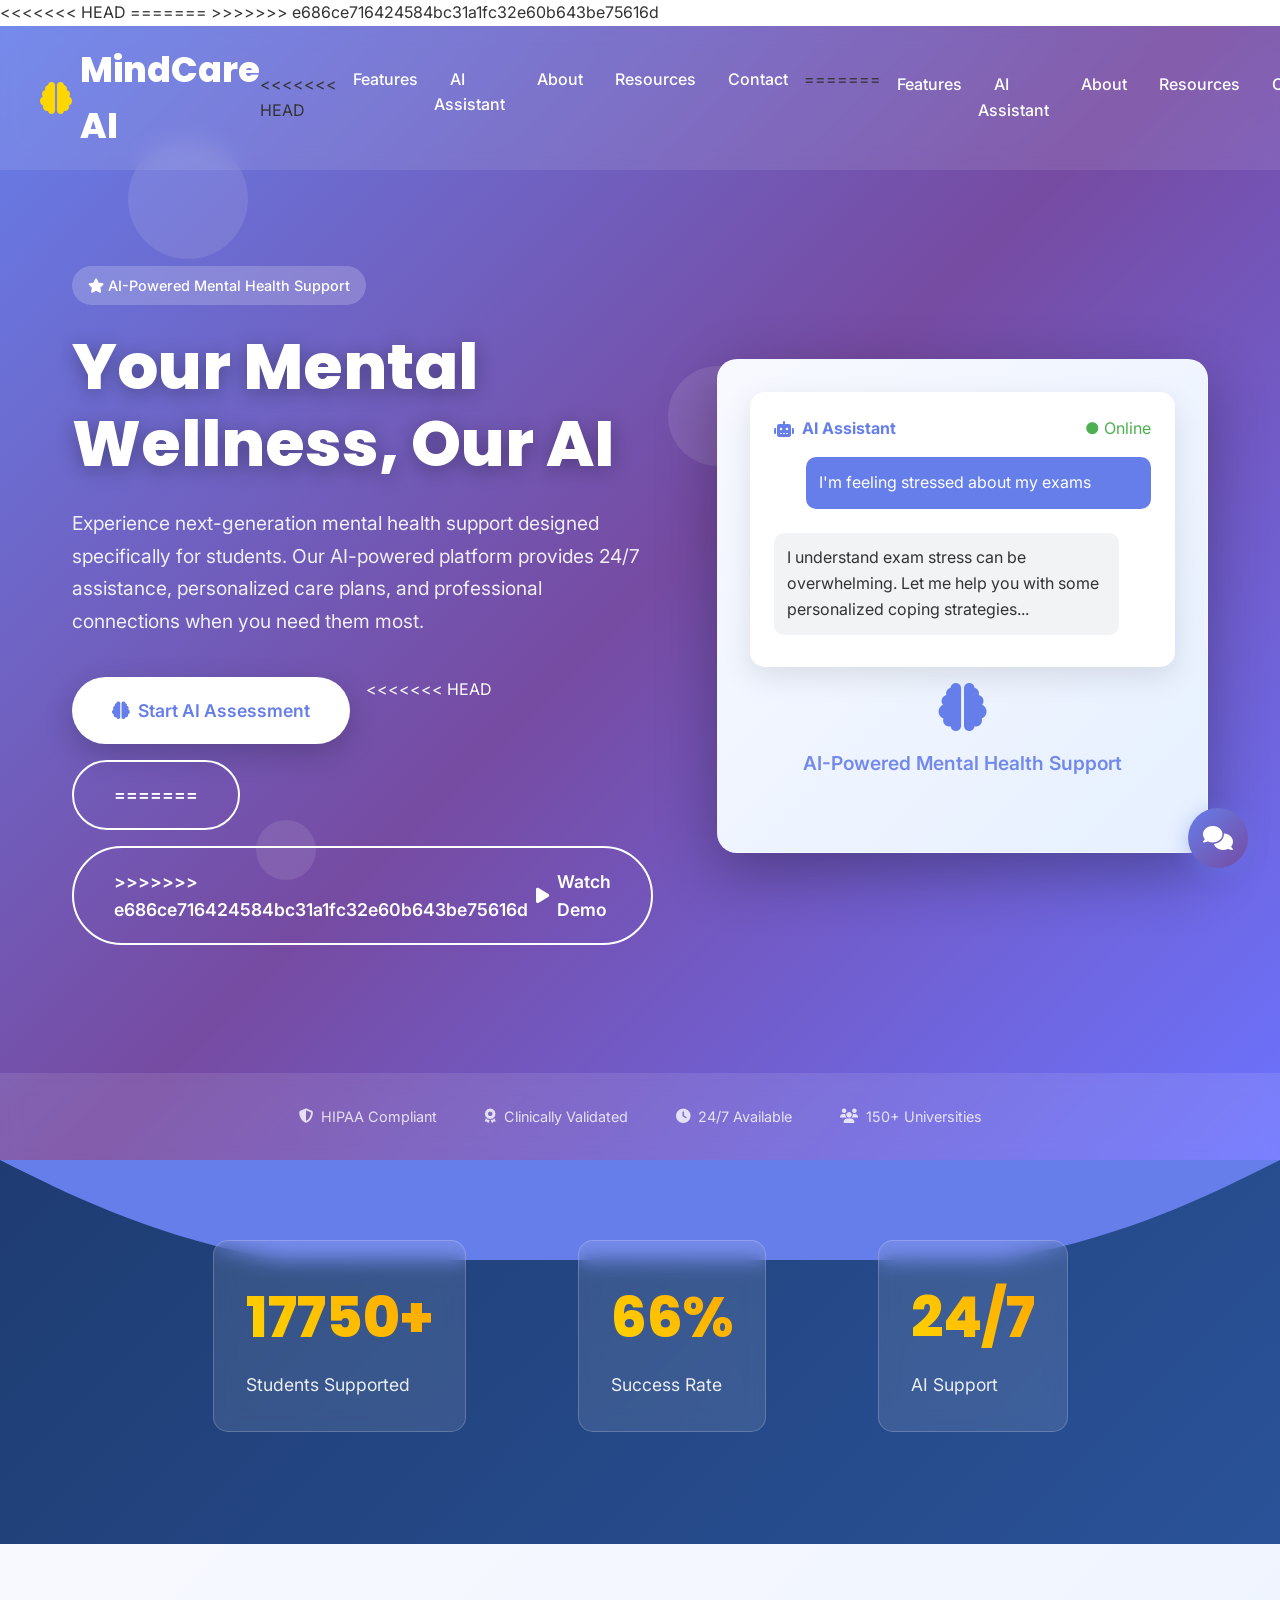
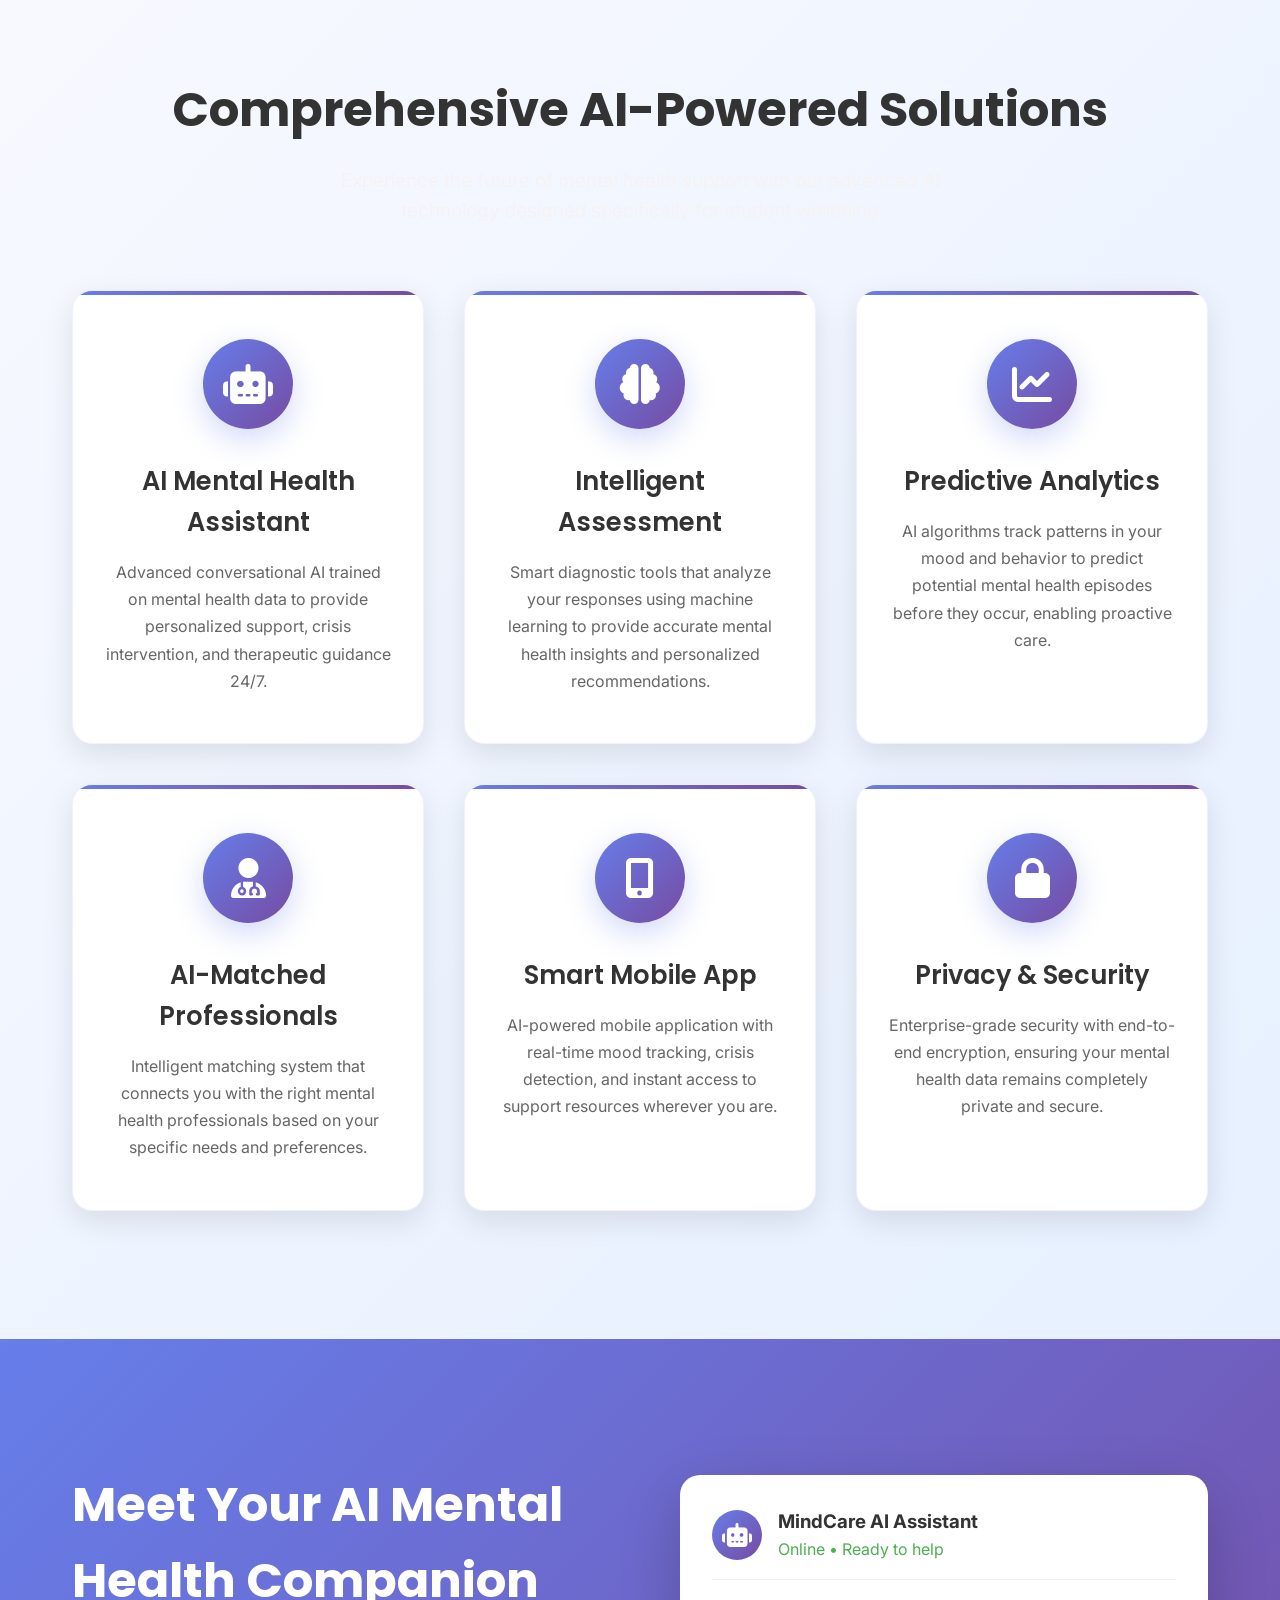
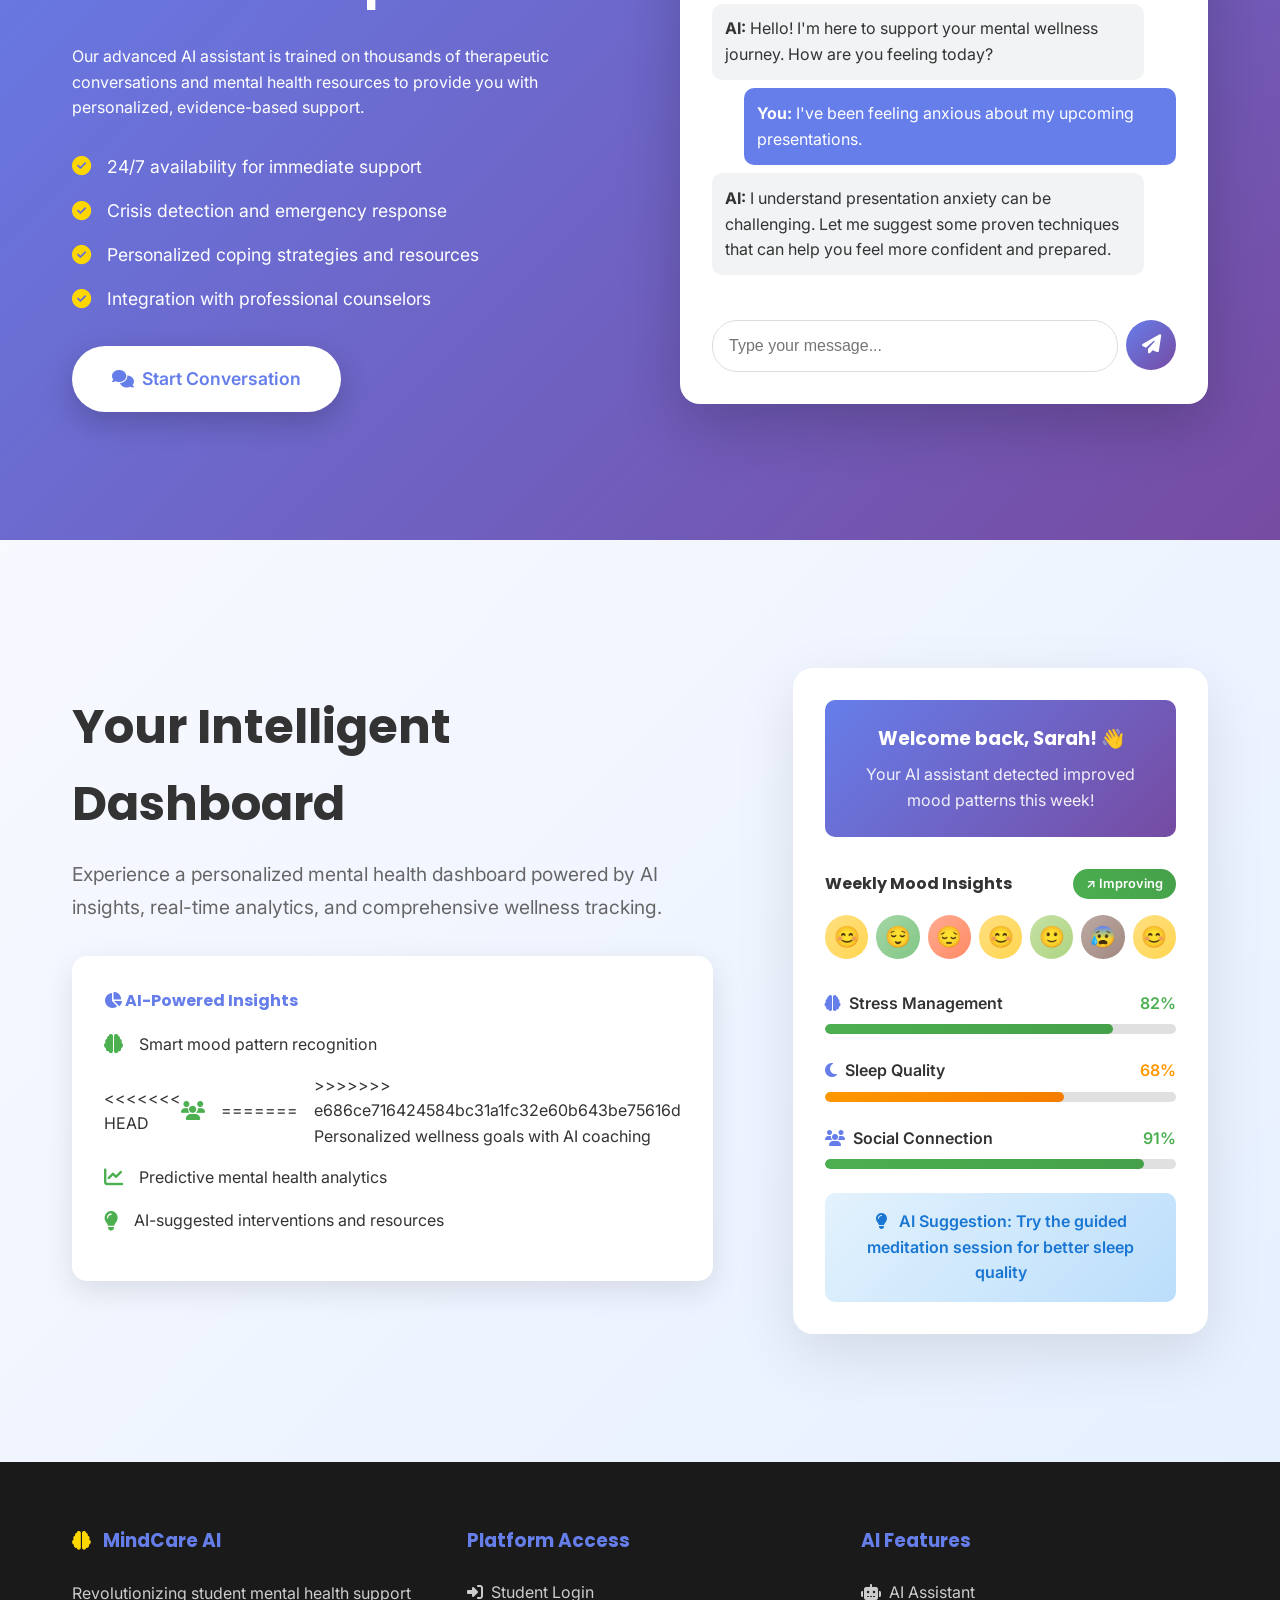
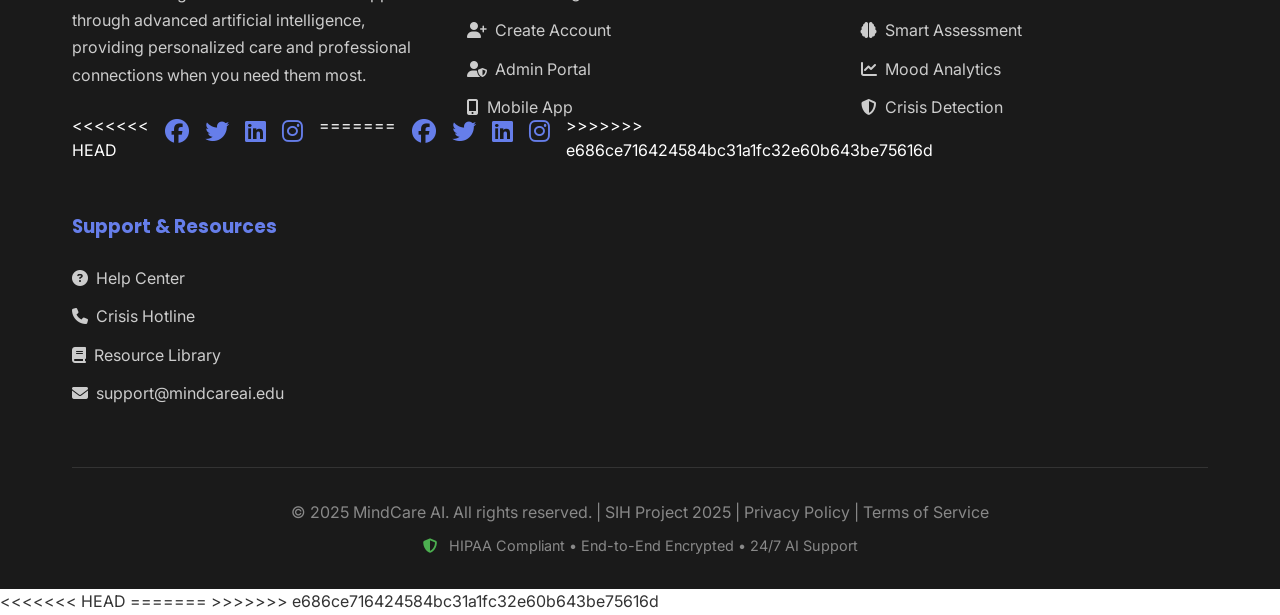
==== commit 6addf0a7: "Resolved conflicts by keeping local files" ====
--- a/index.html
+++ b/index.html
@@ -6,7 +6,10 @@
     <title>MindCare AI - Intelligent Mental Health Support for Students</title>
     <link href="https://fonts.googleapis.com/css2?family=Poppins:wght@300;400;500;600;700;800&family=Inter:wght@300;400;500;600;700&display=swap" rel="stylesheet">
     <link rel="stylesheet" href="https://cdnjs.cloudflare.com/ajax/libs/font-awesome/6.4.0/css/all.min.css">
+<<<<<<< HEAD
     <link rel="icon" type="image/svg+xml" href="assest/img/mindcare_favicon.svg">
+=======
+>>>>>>> e686ce716424584bc31a1fc32e60b643be75616d
     <link rel="stylesheet" href="style.css">
 
 </head>
@@ -25,6 +28,7 @@
                     <i class="fas fa-brain"></i>
                     MindCare AI
                 </a>
+<<<<<<< HEAD
                 <div class="nav-menu" id="navMenu">
                     <ul class="nav-links">
                         <li><a href="features.html">Features</a></li>
@@ -32,6 +36,22 @@
                         <li><a href="about.html">About</a></li>
                         <li><a href="resources.html">Resources</a></li>
                         <li><a href="my-app/src/App.js">Contact</a></li>
+=======
+                <!-- <ul class="nav-links">
+                         <li><a href="features.html" target="_blank">Features</a></li>
+                         <li><a href="ai-assistant.html" target="_blank">AI Assistant</a></li>
+                         <li><a href="about.html" target="_blank">About</a></li>
+                         <li><a href="index.html">Resources</a></li>
+                         <li><a href="index.html">Contact</a></li>
+                    </ul> -->
+                <div class="nav-menu" id="navMenu">
+                    <ul class="nav-links">
+                        <li><a href="features.html" target="_blank">Features</a></li>
+                        <li><a href="ai-assistant.html" target="_blank">AI Assistant</a></li>
+                        <li><a href="about.html" target="_blank">About</a></li>
+                        <li><a href="index.html" target="_blank">Resources</a></li>
+                        <li><a href="index.html" target="_blank">Contact</a></li>
+>>>>>>> e686ce716424584bc31a1fc32e60b643be75616d
                     </ul>
                     <div class="auth-buttons">
                         <a href="login_page.html" class="btn-auth btn-login" onclick="openLogin()">
@@ -42,7 +62,11 @@
                             <i class="fas fa-user-plus"></i>
                             Register
                         </a>
+<<<<<<< HEAD
                         <a href="admin_login.html" class="btn-auth btn-admin">
+=======
+                        <a href="admin_page.html" class="btn-auth btn-admin">
+>>>>>>> e686ce716424584bc31a1fc32e60b643be75616d
                             <i class="fas fa-user-shield"></i>
                             Admin
                         </a>
@@ -67,7 +91,11 @@
                         <i class="fas fa-brain"></i>
                         Start AI Assessment
                     </a>
+<<<<<<< HEAD
                     <a href="mindfulness-videos.html" class="btn btn-secondary">
+=======
+                    <a href="https://youtu.be/0v1TNq8cWiQ?si=-Yl5qDcn052f2ing" class="btn btn-secondary" onclick="learnMore()">
+>>>>>>> e686ce716424584bc31a1fc32e60b643be75616d
                         <i class="fas fa-play"></i>
                         Watch Demo
                     </a>
@@ -257,7 +285,11 @@
                                 Smart mood pattern recognition
                             </li>
                             <li style="display: flex; align-items: center; margin-bottom: 0.8rem; font-size: 1rem;">
+<<<<<<< HEAD
                                 <span style="color: #4CAF50; font-size: 1.2rem; margin-right: 1rem;"><i class="fas fa-users"></i></span>
+=======
+                                <span style="color: #4CAF50; font-size: 1.2rem; margin-right: 1rem;"><i class="fas fa-target"></i></span>
+>>>>>>> e686ce716424584bc31a1fc32e60b643be75616d
                                 Personalized wellness goals with AI coaching
                             </li>
                             <li style="display: flex; align-items: center; margin-bottom: 0.8rem; font-size: 1rem;">
@@ -344,10 +376,17 @@
                     </h3>
                     <p style="margin-bottom: 1.5rem; line-height: 1.7; color: #ccc;">Revolutionizing student mental health support through advanced artificial intelligence, providing personalized care and professional connections when you need them most.</p>
                     <div style="display: flex; gap: 1rem;">
+<<<<<<< HEAD
                         <a href="#" style="color: #667eea; font-size: 1.5rem;"><i class="fab fa-facebook"></i></a>
                         <a href="#" style="color: #667eea; font-size: 1.5rem;"><i class="fab fa-twitter"></i></a>
                         <a href="#" style="color: #667eea; font-size: 1.5rem;"><i class="fab fa-linkedin"></i></a>
                         <a href="#" style="color: #667eea; font-size: 1.5rem;"><i class="fab fa-instagram"></i></a>
+=======
+                        <a href="https://www.facebook.com/" style="color: #667eea; font-size: 1.5rem;"><i class="fab fa-facebook"></i></a>
+                        <a href="#" style="color: #667eea; font-size: 1.5rem;"><i class="fab fa-twitter"></i></a>
+                        <a href="#" style="color: #667eea; font-size: 1.5rem;"><i class="fab fa-linkedin"></i></a>
+                        <a href="https://www.instagram.com/" style="color: #667eea; font-size: 1.5rem;"><i class="fab fa-instagram"></i></a>
+>>>>>>> e686ce716424584bc31a1fc32e60b643be75616d
                     </div>
                 </div>
                 <div class="footer-section">
@@ -567,4 +606,8 @@
         });
     </script>
 </body>
-</html> +<<<<<<< HEAD
+</html> 
+=======
+</html>
+>>>>>>> e686ce716424584bc31a1fc32e60b643be75616d
--- a/style.css
+++ b/style.css
@@ -727,6 +727,7 @@
             .features-grid {
                 grid-template-columns: 1fr;
             }
+<<<<<<< HEAD
         }
 
 /* NAvbar features */
@@ -1459,4 +1460,6 @@
             .features-grid {
                 grid-template-columns: 1fr;
             }
+=======
+>>>>>>> e686ce716424584bc31a1fc32e60b643be75616d
         }
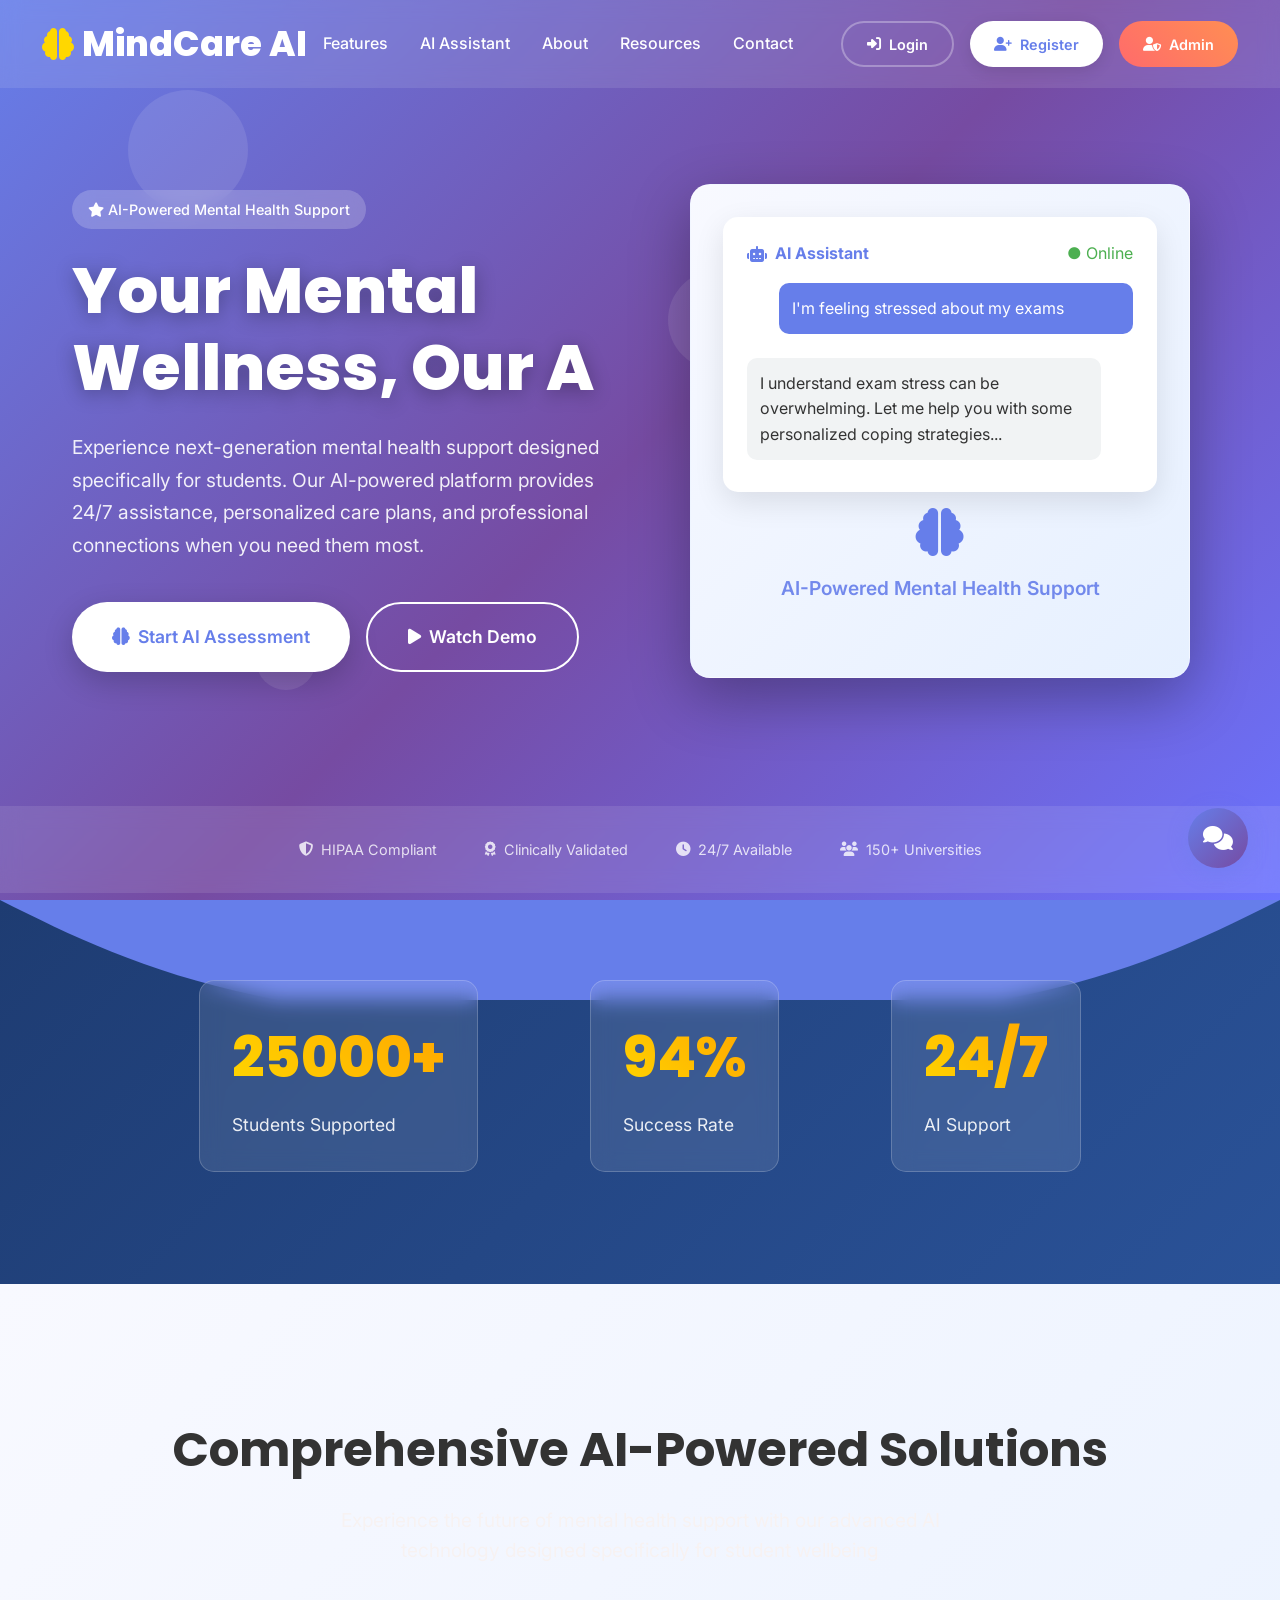
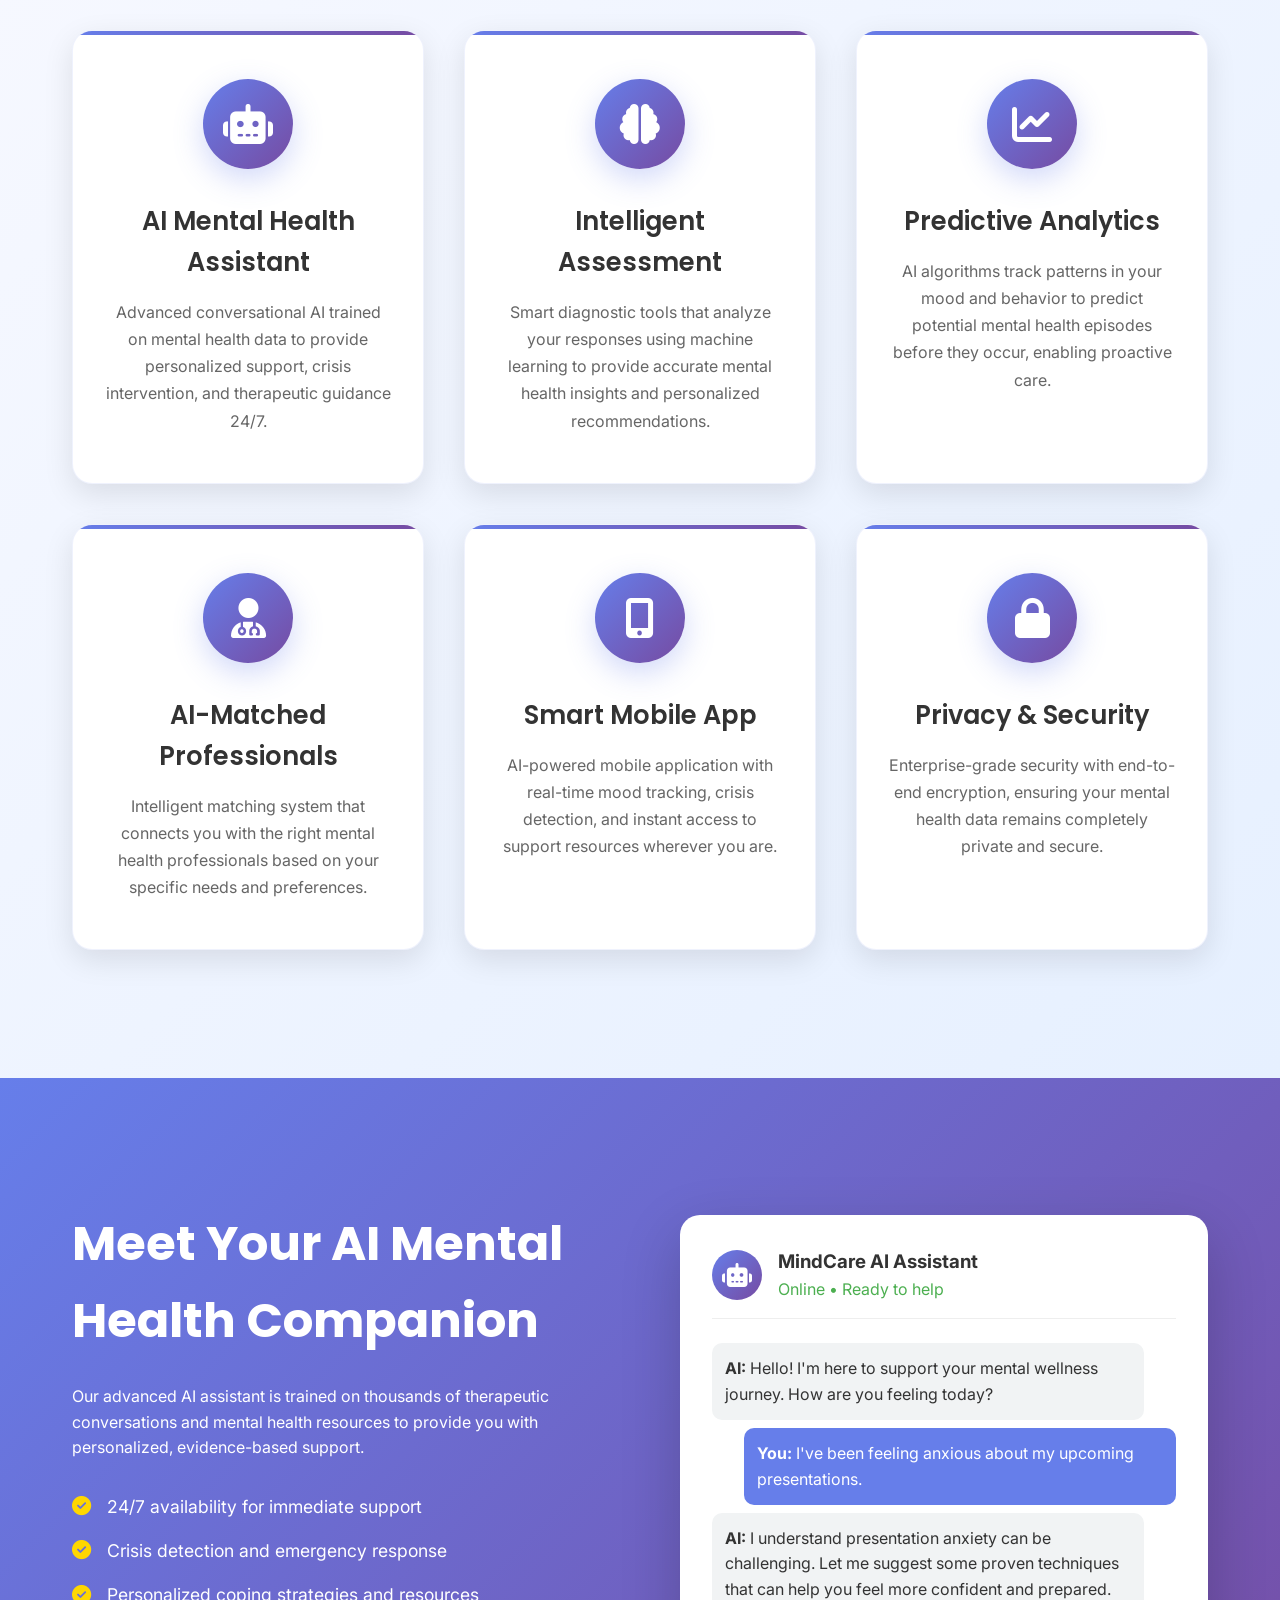
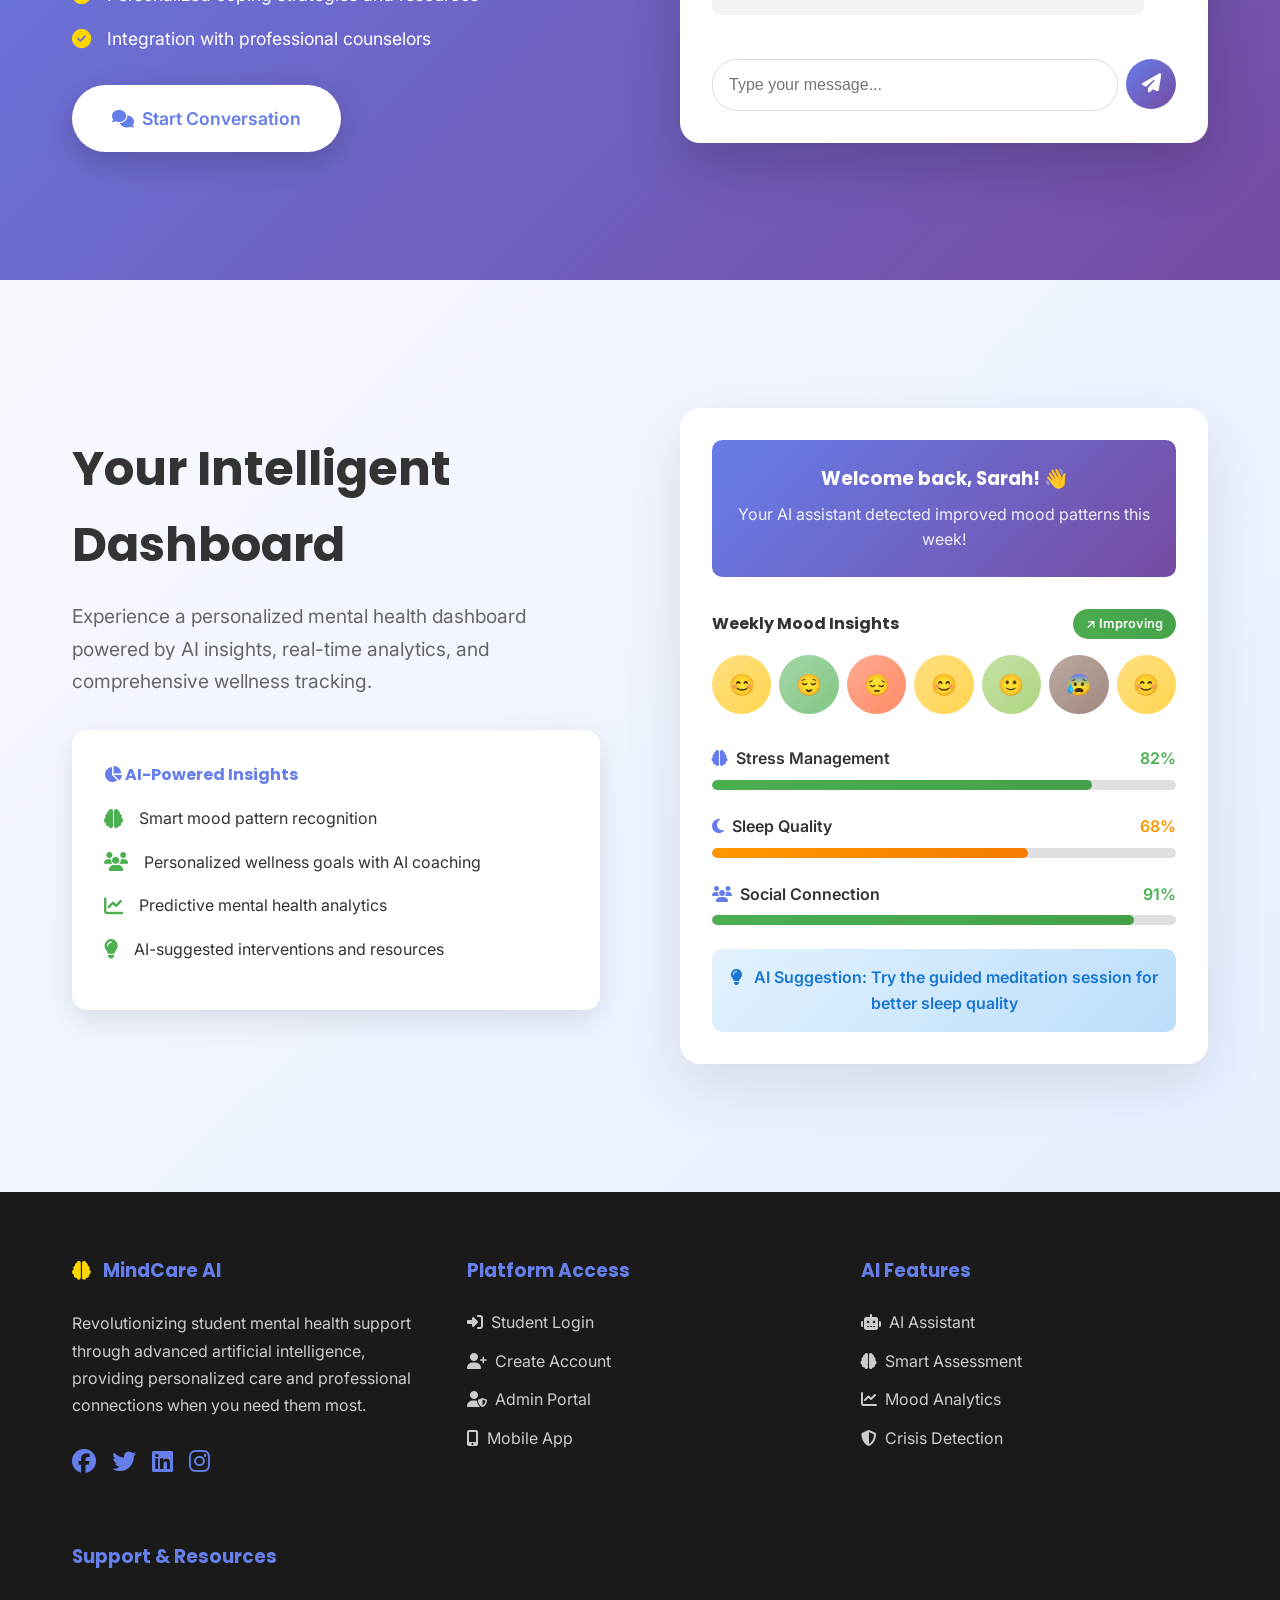
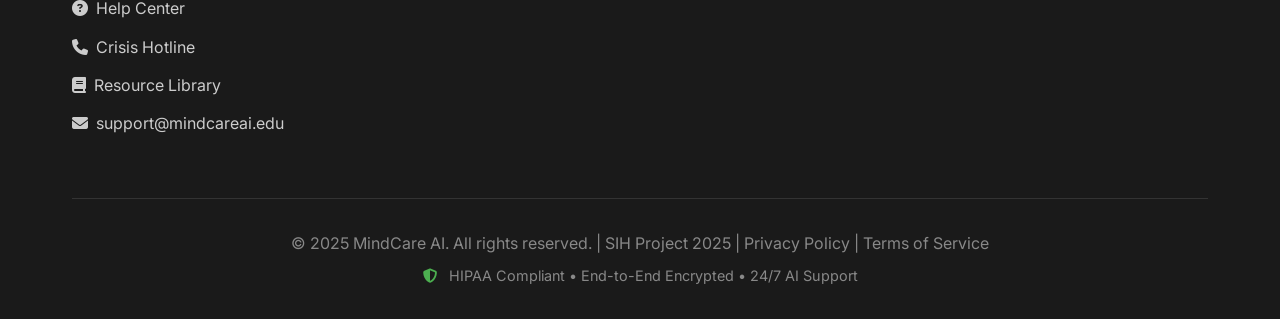
==== commit 70aaf3dc: "final changes done" ====
--- a/index.html
+++ b/index.html
@@ -6,10 +6,7 @@
     <title>MindCare AI - Intelligent Mental Health Support for Students</title>
     <link href="https://fonts.googleapis.com/css2?family=Poppins:wght@300;400;500;600;700;800&family=Inter:wght@300;400;500;600;700&display=swap" rel="stylesheet">
     <link rel="stylesheet" href="https://cdnjs.cloudflare.com/ajax/libs/font-awesome/6.4.0/css/all.min.css">
-<<<<<<< HEAD
     <link rel="icon" type="image/svg+xml" href="assest/img/mindcare_favicon.svg">
-=======
->>>>>>> e686ce716424584bc31a1fc32e60b643be75616d
     <link rel="stylesheet" href="style.css">
 
 </head>
@@ -28,7 +25,6 @@
                     <i class="fas fa-brain"></i>
                     MindCare AI
                 </a>
-<<<<<<< HEAD
                 <div class="nav-menu" id="navMenu">
                     <ul class="nav-links">
                         <li><a href="features.html">Features</a></li>
@@ -36,22 +32,6 @@
                         <li><a href="about.html">About</a></li>
                         <li><a href="resources.html">Resources</a></li>
                         <li><a href="my-app/src/App.js">Contact</a></li>
-=======
-                <!-- <ul class="nav-links">
-                         <li><a href="features.html" target="_blank">Features</a></li>
-                         <li><a href="ai-assistant.html" target="_blank">AI Assistant</a></li>
-                         <li><a href="about.html" target="_blank">About</a></li>
-                         <li><a href="index.html">Resources</a></li>
-                         <li><a href="index.html">Contact</a></li>
-                    </ul> -->
-                <div class="nav-menu" id="navMenu">
-                    <ul class="nav-links">
-                        <li><a href="features.html" target="_blank">Features</a></li>
-                        <li><a href="ai-assistant.html" target="_blank">AI Assistant</a></li>
-                        <li><a href="about.html" target="_blank">About</a></li>
-                        <li><a href="index.html" target="_blank">Resources</a></li>
-                        <li><a href="index.html" target="_blank">Contact</a></li>
->>>>>>> e686ce716424584bc31a1fc32e60b643be75616d
                     </ul>
                     <div class="auth-buttons">
                         <a href="login_page.html" class="btn-auth btn-login" onclick="openLogin()">
@@ -62,11 +42,7 @@
                             <i class="fas fa-user-plus"></i>
                             Register
                         </a>
-<<<<<<< HEAD
-                        <a href="admin_login.html" class="btn-auth btn-admin">
-=======
                         <a href="admin_page.html" class="btn-auth btn-admin">
->>>>>>> e686ce716424584bc31a1fc32e60b643be75616d
                             <i class="fas fa-user-shield"></i>
                             Admin
                         </a>
@@ -91,11 +67,7 @@
                         <i class="fas fa-brain"></i>
                         Start AI Assessment
                     </a>
-<<<<<<< HEAD
                     <a href="mindfulness-videos.html" class="btn btn-secondary">
-=======
-                    <a href="https://youtu.be/0v1TNq8cWiQ?si=-Yl5qDcn052f2ing" class="btn btn-secondary" onclick="learnMore()">
->>>>>>> e686ce716424584bc31a1fc32e60b643be75616d
                         <i class="fas fa-play"></i>
                         Watch Demo
                     </a>
@@ -285,11 +257,7 @@
                                 Smart mood pattern recognition
                             </li>
                             <li style="display: flex; align-items: center; margin-bottom: 0.8rem; font-size: 1rem;">
-<<<<<<< HEAD
                                 <span style="color: #4CAF50; font-size: 1.2rem; margin-right: 1rem;"><i class="fas fa-users"></i></span>
-=======
-                                <span style="color: #4CAF50; font-size: 1.2rem; margin-right: 1rem;"><i class="fas fa-target"></i></span>
->>>>>>> e686ce716424584bc31a1fc32e60b643be75616d
                                 Personalized wellness goals with AI coaching
                             </li>
                             <li style="display: flex; align-items: center; margin-bottom: 0.8rem; font-size: 1rem;">
@@ -376,17 +344,10 @@
                     </h3>
                     <p style="margin-bottom: 1.5rem; line-height: 1.7; color: #ccc;">Revolutionizing student mental health support through advanced artificial intelligence, providing personalized care and professional connections when you need them most.</p>
                     <div style="display: flex; gap: 1rem;">
-<<<<<<< HEAD
                         <a href="#" style="color: #667eea; font-size: 1.5rem;"><i class="fab fa-facebook"></i></a>
                         <a href="#" style="color: #667eea; font-size: 1.5rem;"><i class="fab fa-twitter"></i></a>
                         <a href="#" style="color: #667eea; font-size: 1.5rem;"><i class="fab fa-linkedin"></i></a>
                         <a href="#" style="color: #667eea; font-size: 1.5rem;"><i class="fab fa-instagram"></i></a>
-=======
-                        <a href="https://www.facebook.com/" style="color: #667eea; font-size: 1.5rem;"><i class="fab fa-facebook"></i></a>
-                        <a href="#" style="color: #667eea; font-size: 1.5rem;"><i class="fab fa-twitter"></i></a>
-                        <a href="#" style="color: #667eea; font-size: 1.5rem;"><i class="fab fa-linkedin"></i></a>
-                        <a href="https://www.instagram.com/" style="color: #667eea; font-size: 1.5rem;"><i class="fab fa-instagram"></i></a>
->>>>>>> e686ce716424584bc31a1fc32e60b643be75616d
                     </div>
                 </div>
                 <div class="footer-section">
@@ -606,8 +567,4 @@
         });
     </script>
 </body>
-<<<<<<< HEAD
-</html> 
-=======
-</html>
->>>>>>> e686ce716424584bc31a1fc32e60b643be75616d
+</html> 
--- a/style.css
+++ b/style.css
@@ -727,7 +727,6 @@
             .features-grid {
                 grid-template-columns: 1fr;
             }
-<<<<<<< HEAD
         }
 
 /* NAvbar features */
@@ -1460,6 +1459,4 @@
             .features-grid {
                 grid-template-columns: 1fr;
             }
-=======
->>>>>>> e686ce716424584bc31a1fc32e60b643be75616d
         }
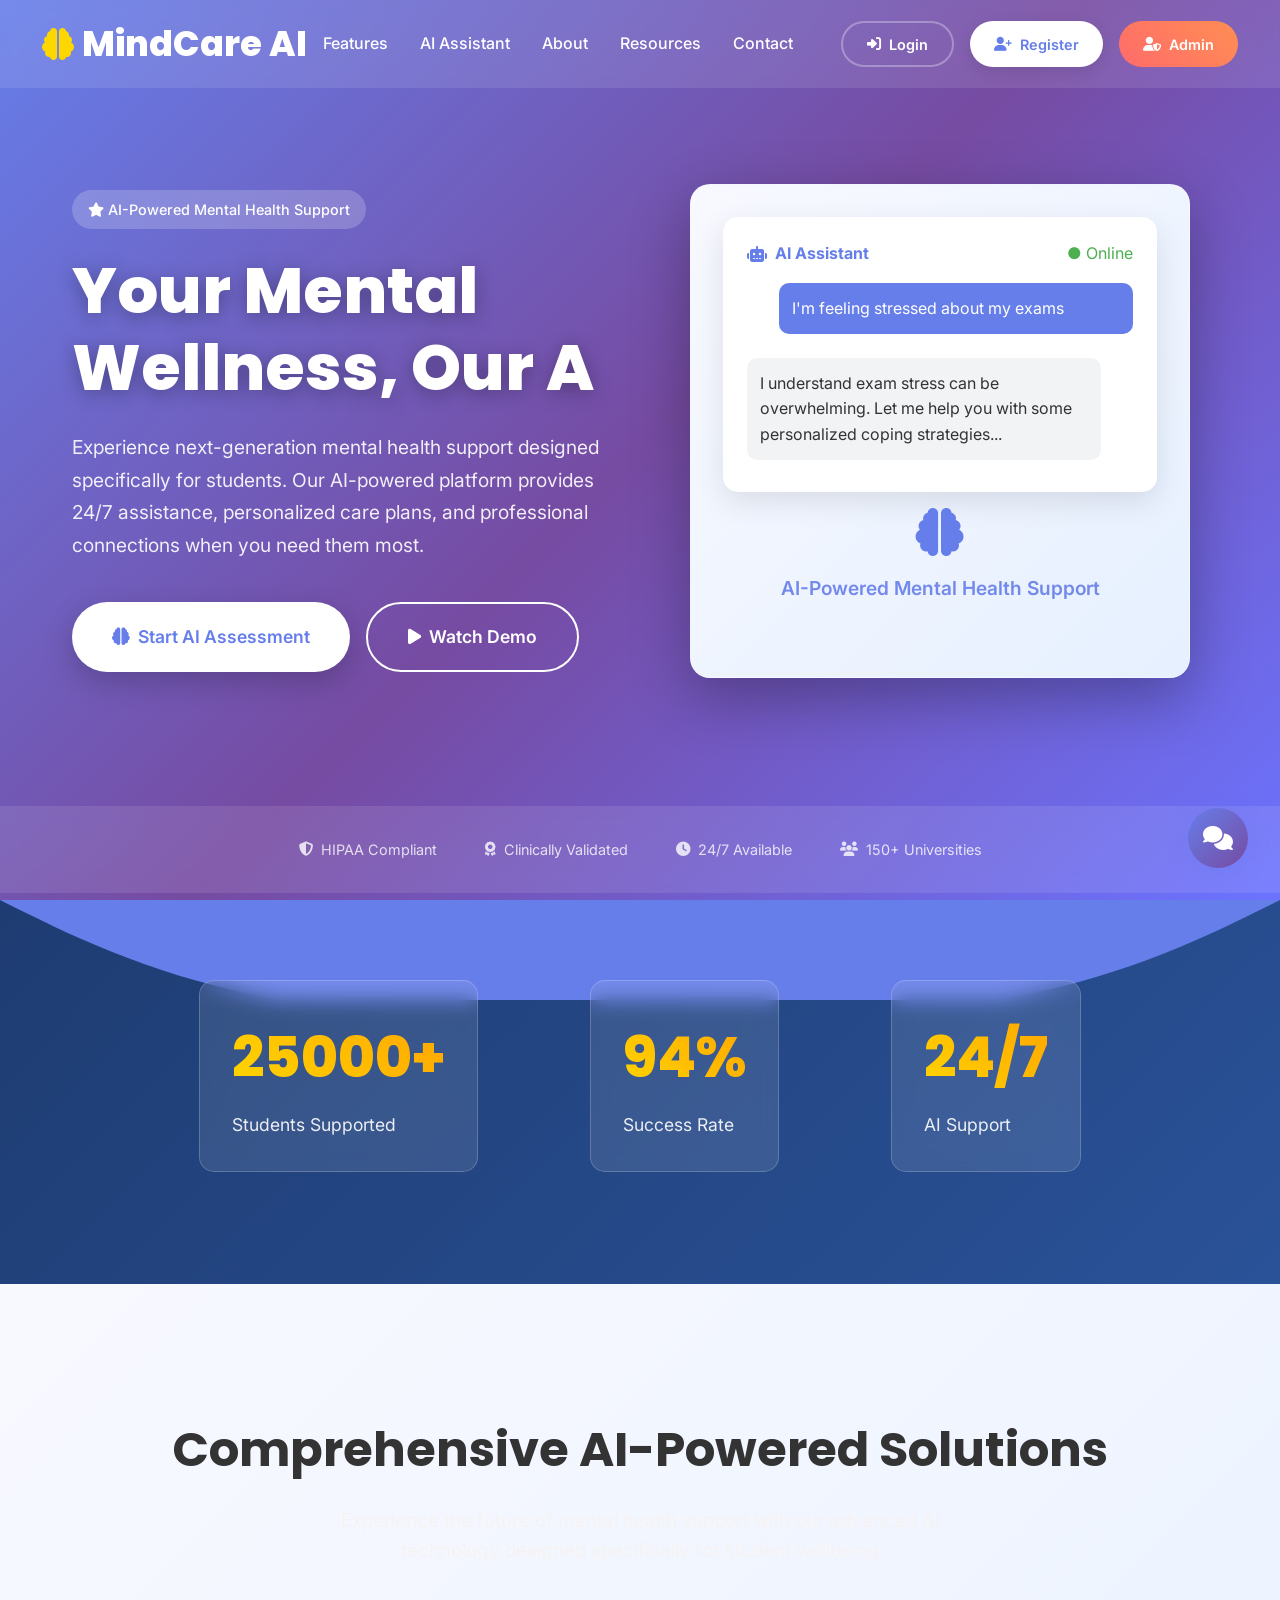
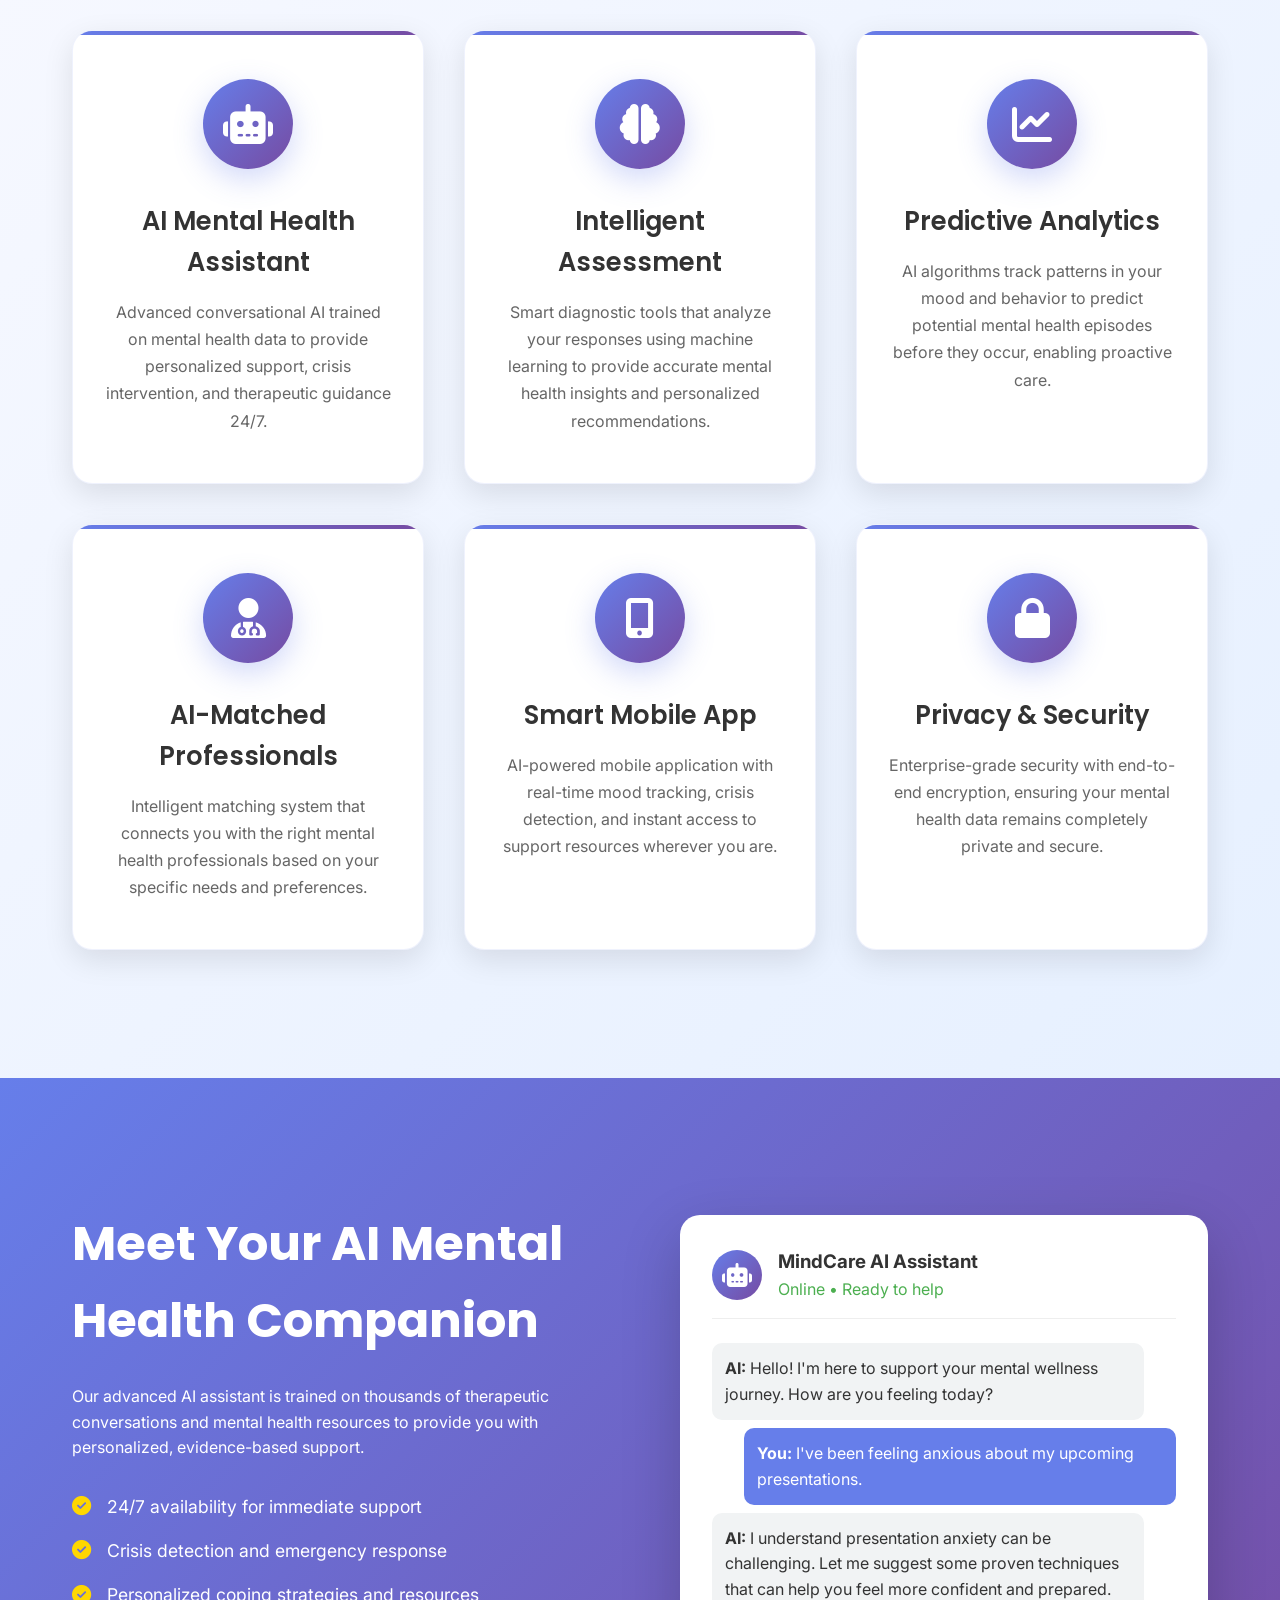
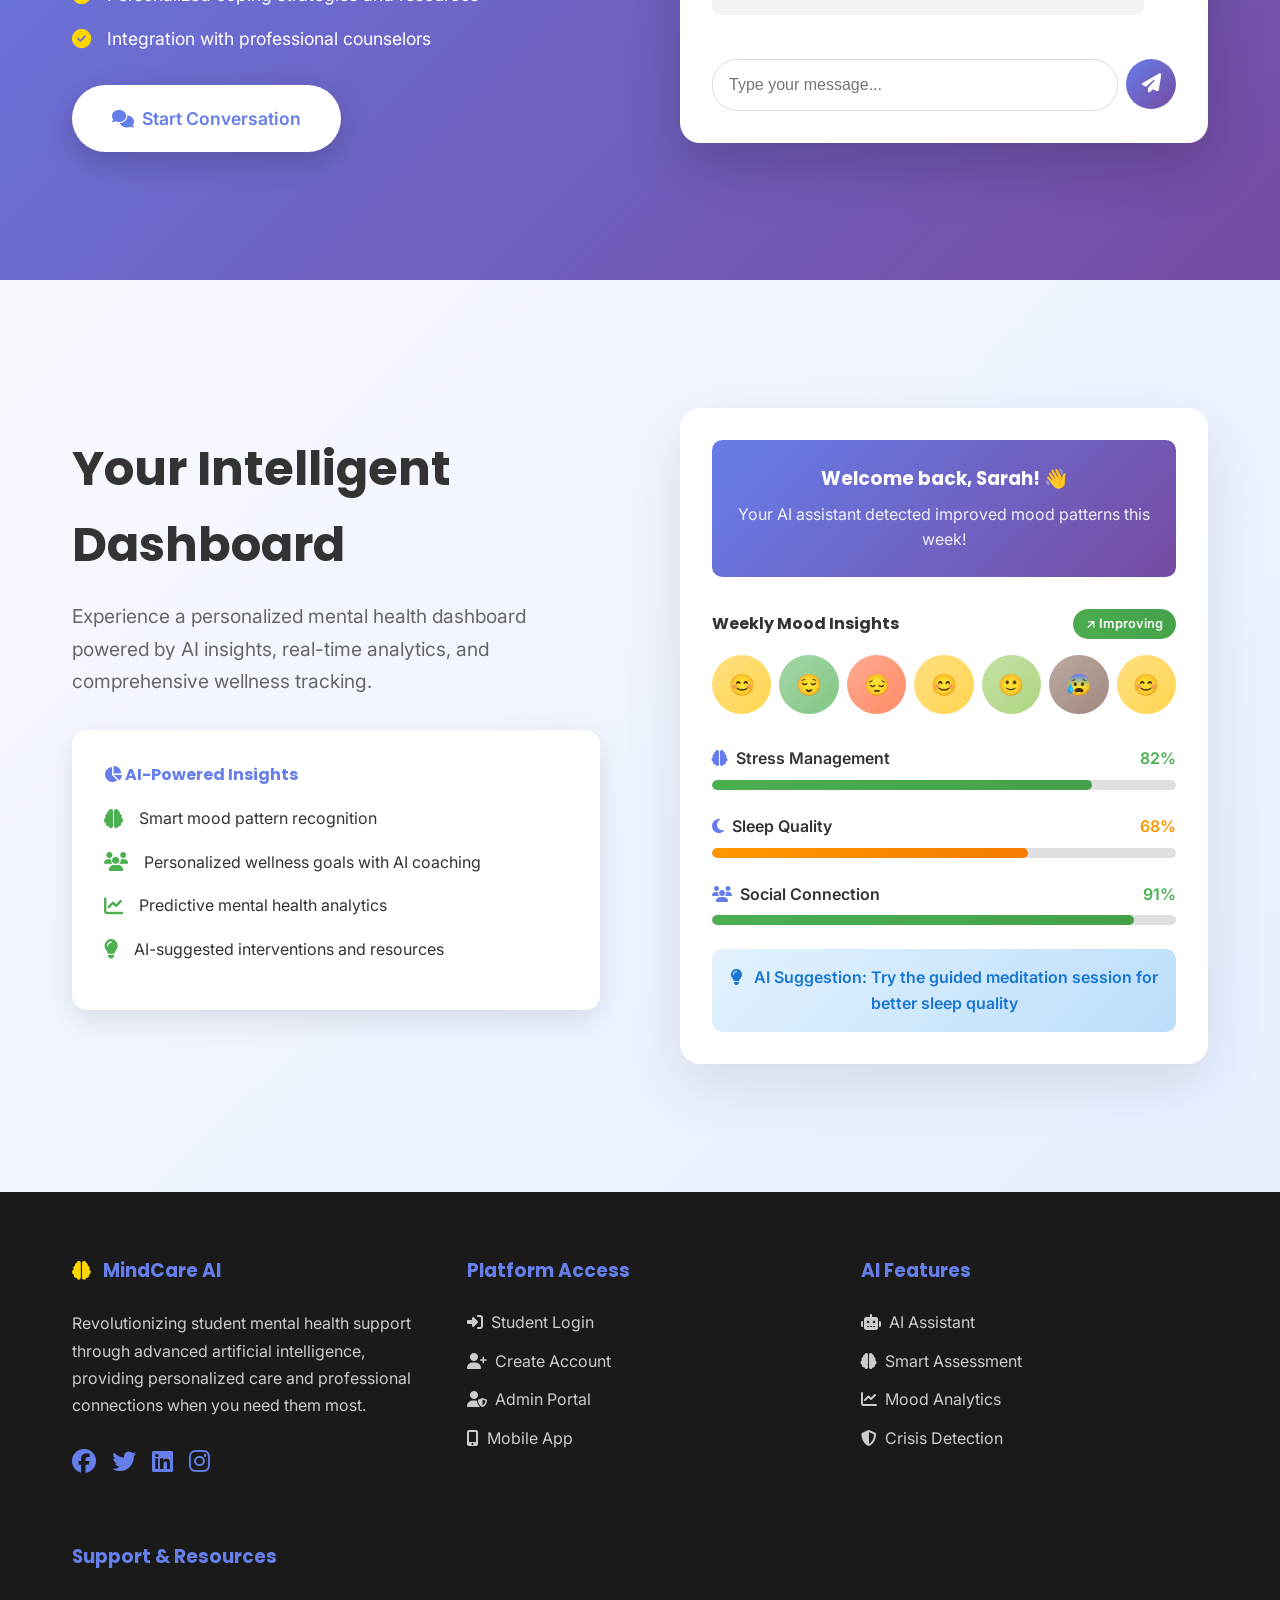
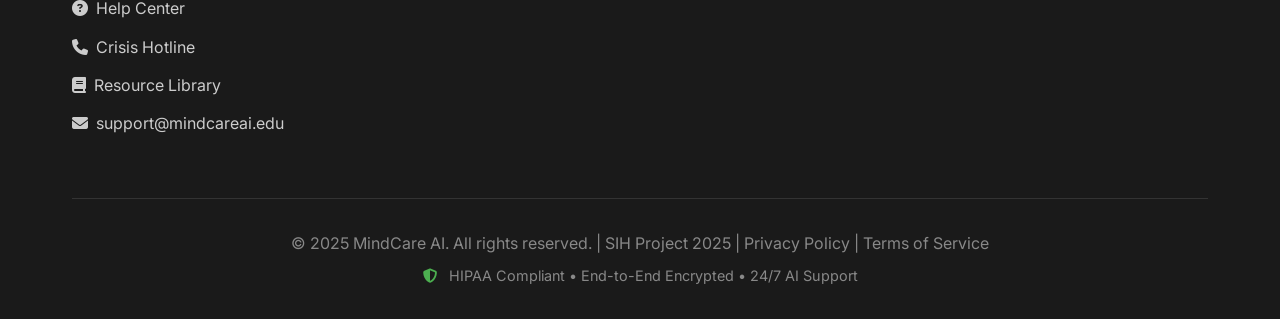
==== commit 3088ee90: "chatbot linked with all pages" ====
--- a/index.html
+++ b/index.html
@@ -12,12 +12,12 @@
 </head>
 <body>
     <div class="gradient-bg">
-        <div class="floating-shapes">
+        <!-- <div class="floating-shapes">
             <div class="shape"></div>
             <div class="shape"></div>
             <div class="shape"></div>
             <div class="shape"></div>
-        </div>
+        </div> -->
         
         <header>
             <nav>
@@ -63,7 +63,7 @@
                 <h1>Your Mental Wellness, Our AI Priority</h1>
                 <p>Experience next-generation mental health support designed specifically for students. Our AI-powered platform provides 24/7 assistance, personalized care plans, and professional connections when you need them most.</p>
                 <div class="cta-buttons">
-                    <a href="#" class="btn btn-primary" onclick="startAssessment()">
+                    <a href="chatbot/frontend/index.html" class="btn btn-primary" onclick="startAssessment()">
                         <i class="fas fa-brain"></i>
                         Start AI Assessment
                     </a>
@@ -204,7 +204,7 @@
                         <li><i class="fas fa-check-circle"></i>Personalized coping strategies and resources</li>
                         <li><i class="fas fa-check-circle"></i>Integration with professional counselors</li>
                     </ul>
-                    <a href="#" class="btn btn-primary" onclick="openChatbot()">
+                    <a href="chatbot/frontend/index.html" class="btn btn-primary" onclick="openChatbot()">
                         <i class="fas fa-comments"></i>
                         Start Conversation
                     </a>
@@ -359,7 +359,7 @@
                 </div>
                 <div class="footer-section">
                     <h3>AI Features</h3>
-                    <a href="#"><i class="fas fa-robot" style="margin-right: 0.5rem;"></i>AI Assistant</a>
+                    <a href="chatbot/frontend/index.html"><i class="fas fa-robot" style="margin-right: 0.5rem;"></i>AI Assistant</a>
                     <a href="#"><i class="fas fa-brain" style="margin-right: 0.5rem;"></i>Smart Assessment</a>
                     <a href="#"><i class="fas fa-chart-line" style="margin-right: 0.5rem;"></i>Mood Analytics</a>
                     <a href="#"><i class="fas fa-shield-alt" style="margin-right: 0.5rem;"></i>Crisis Detection</a>
